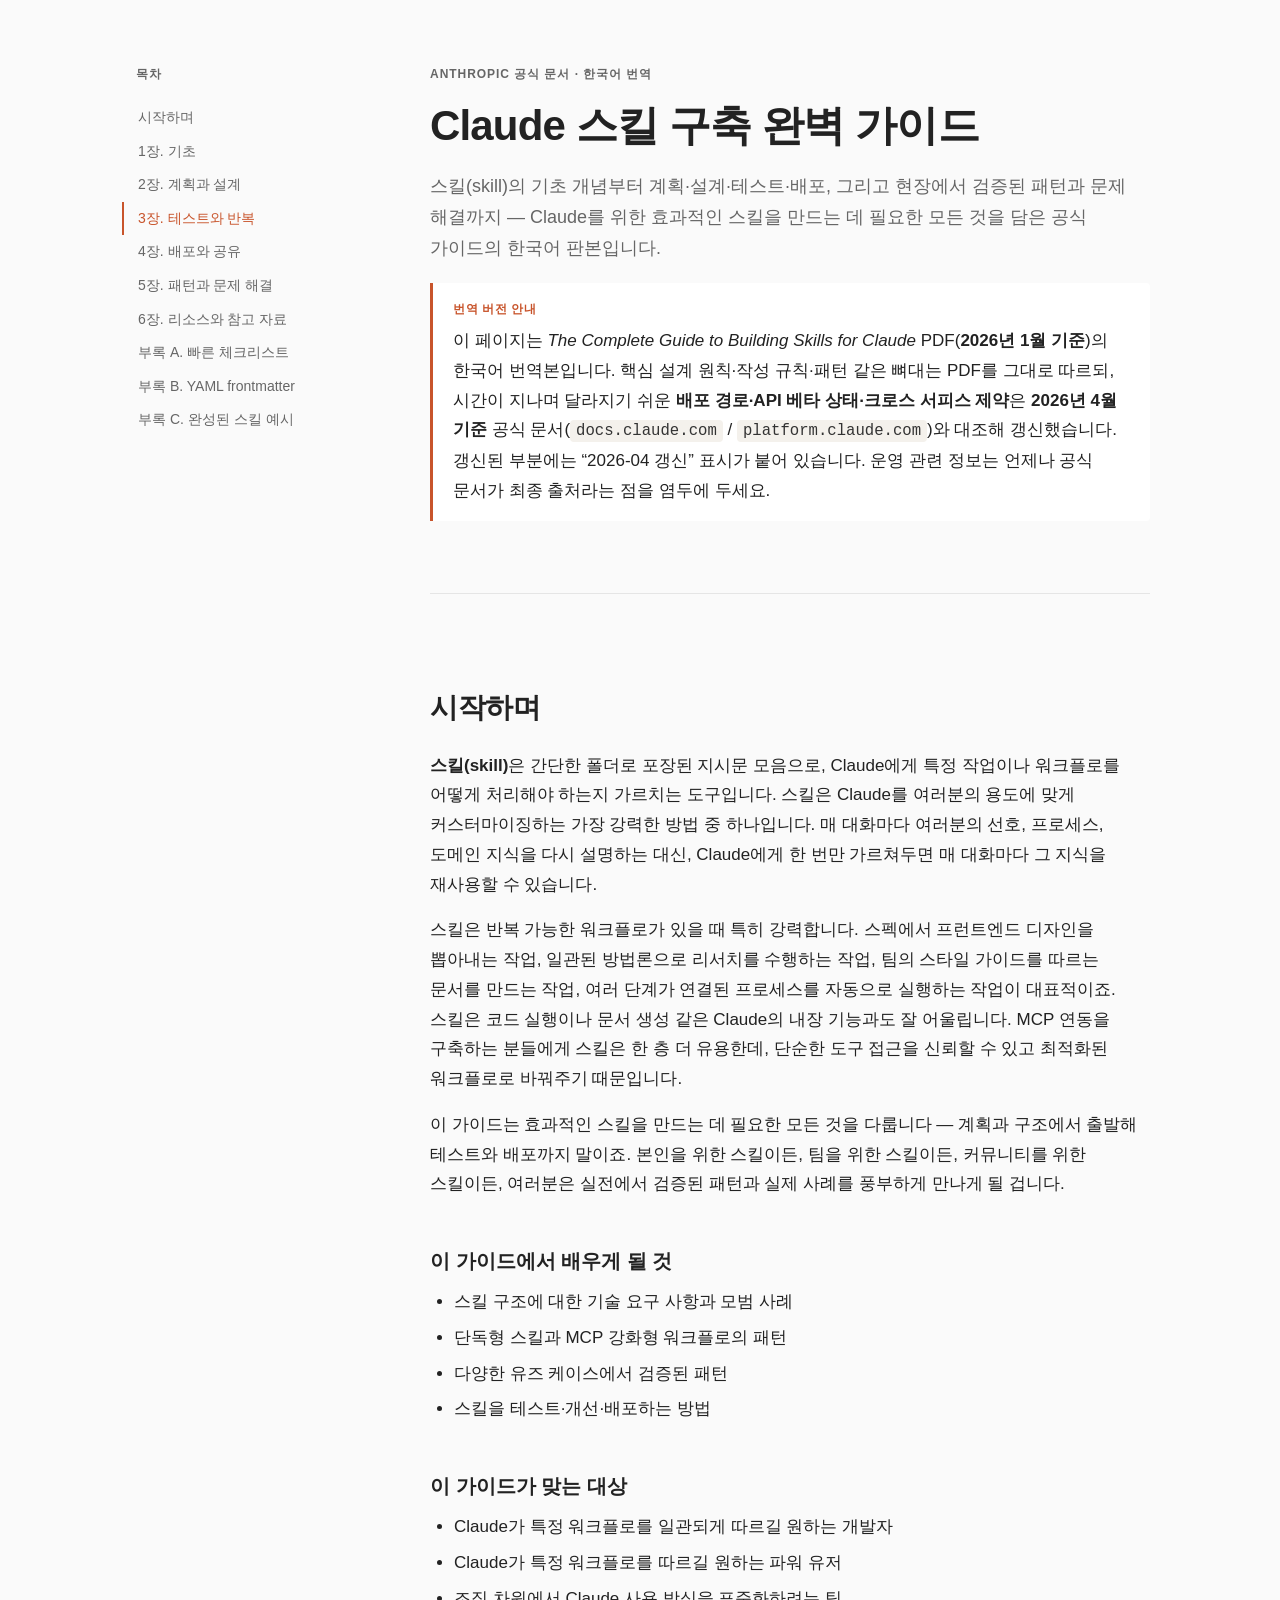
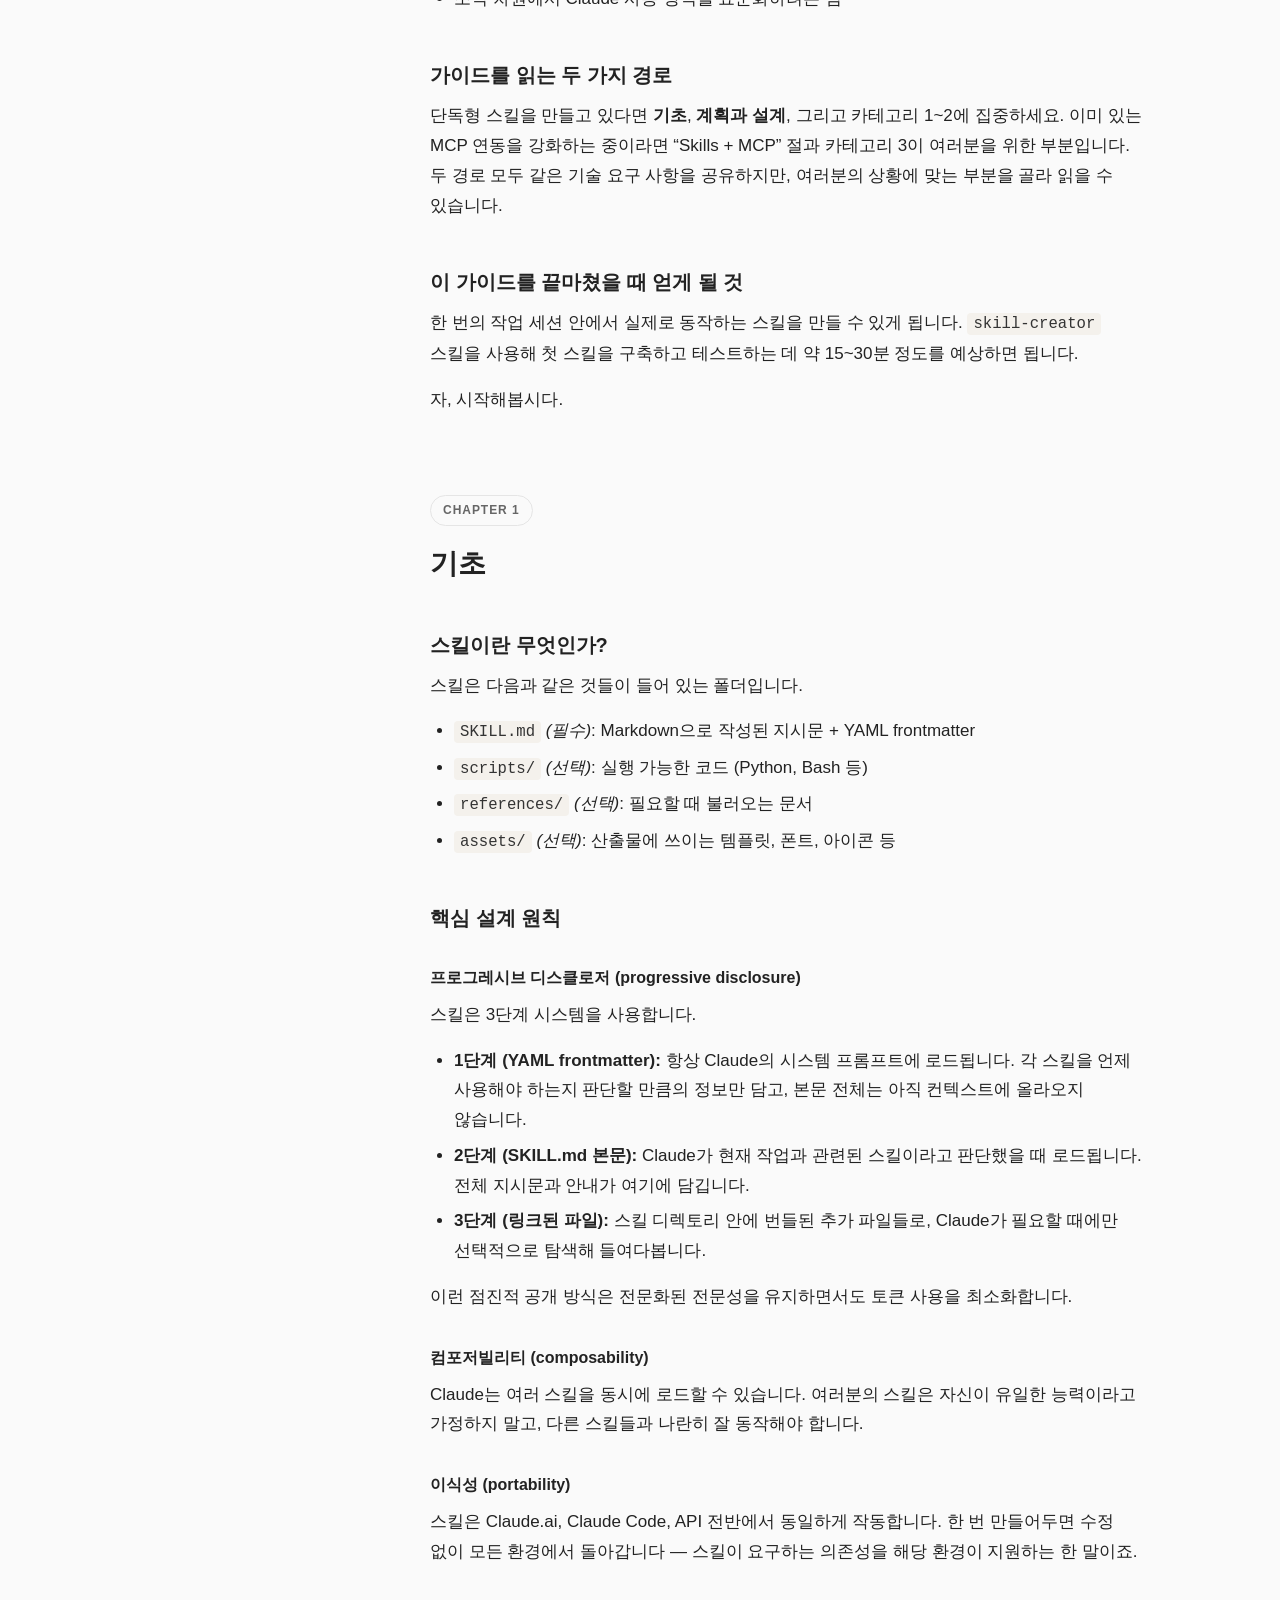
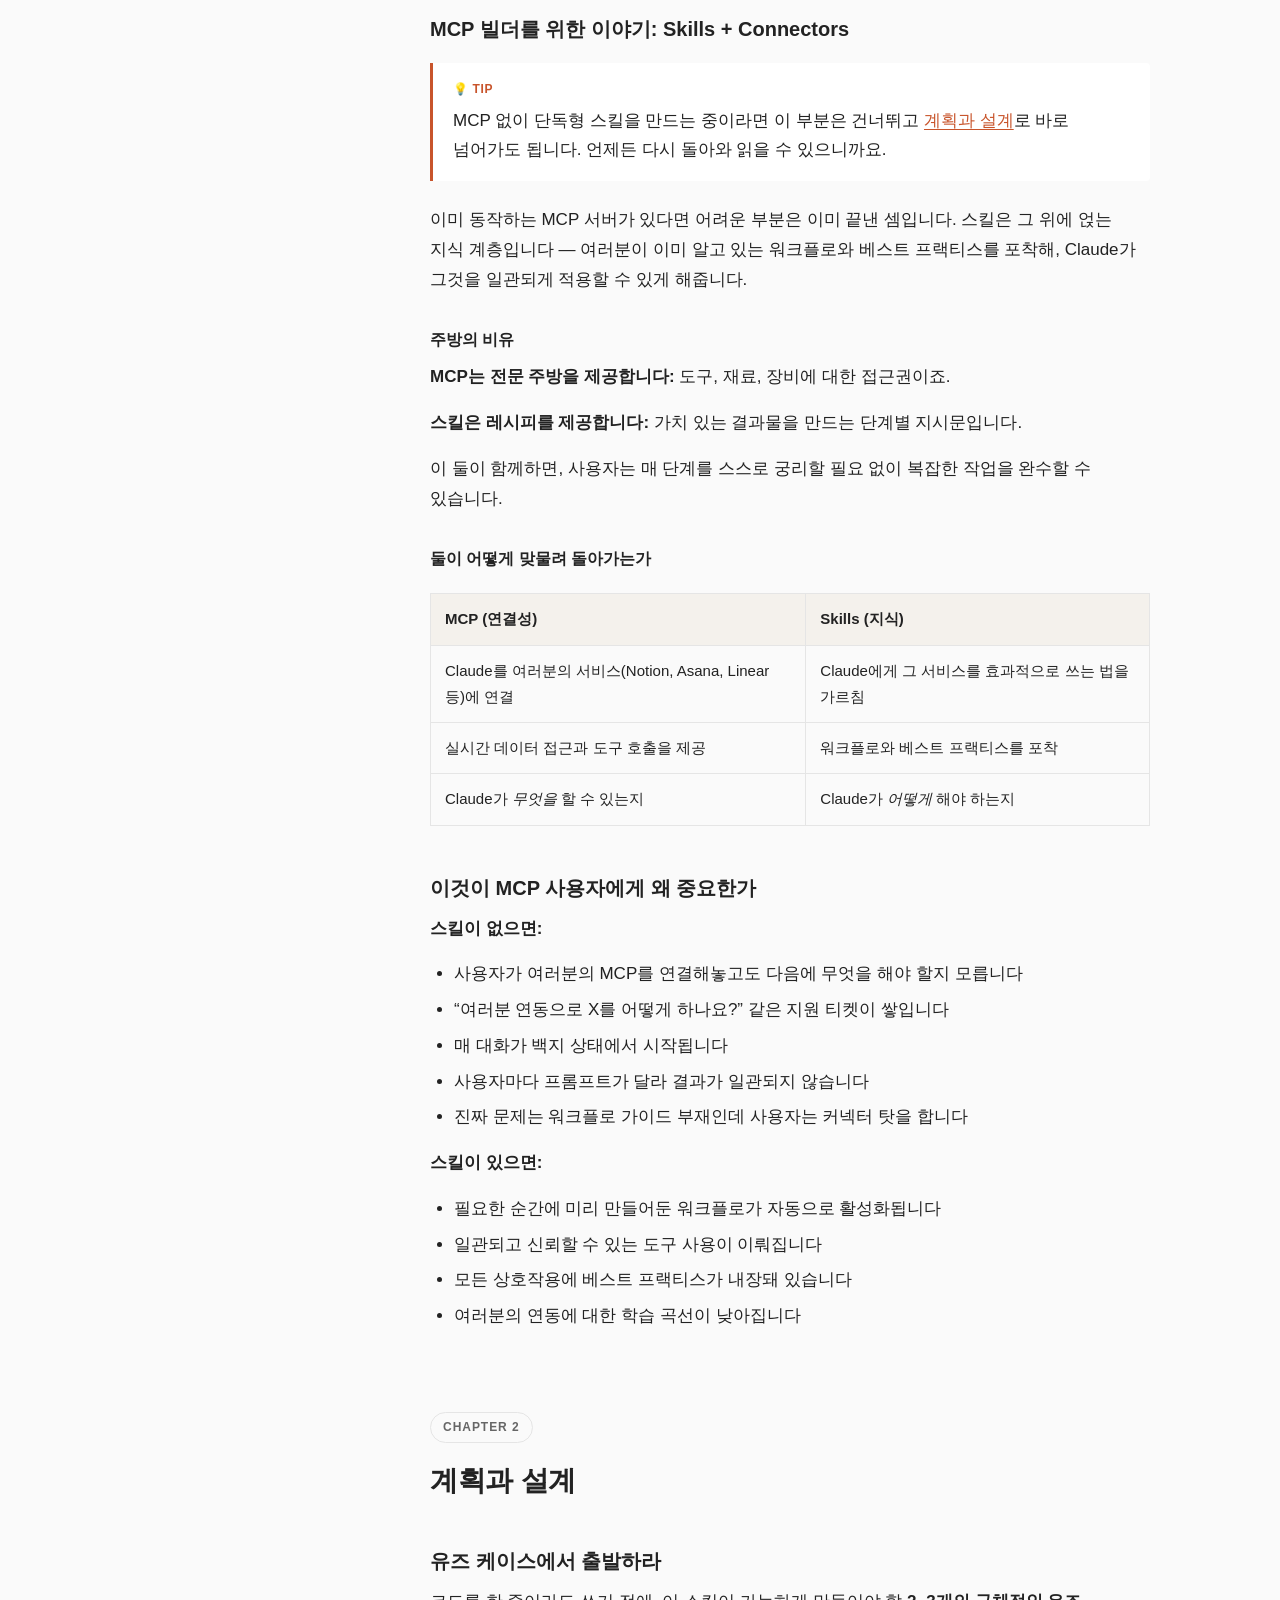
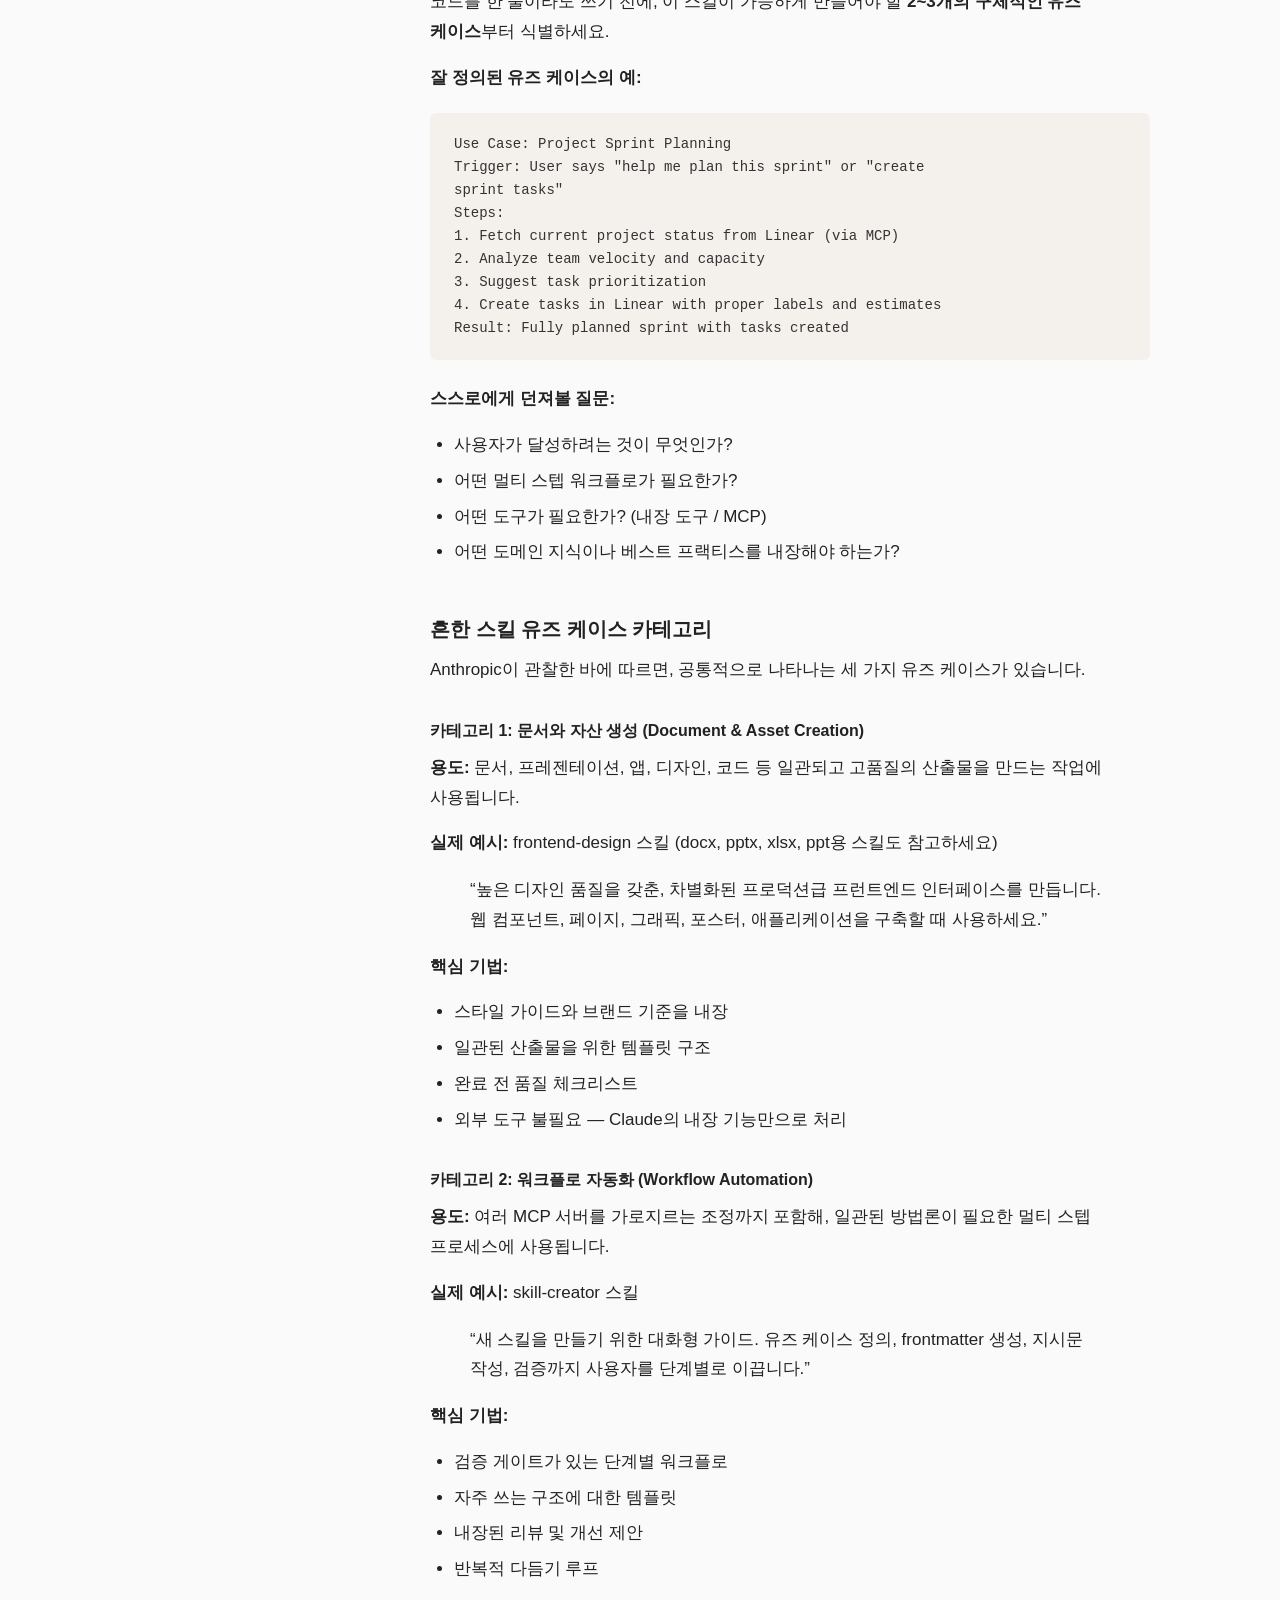
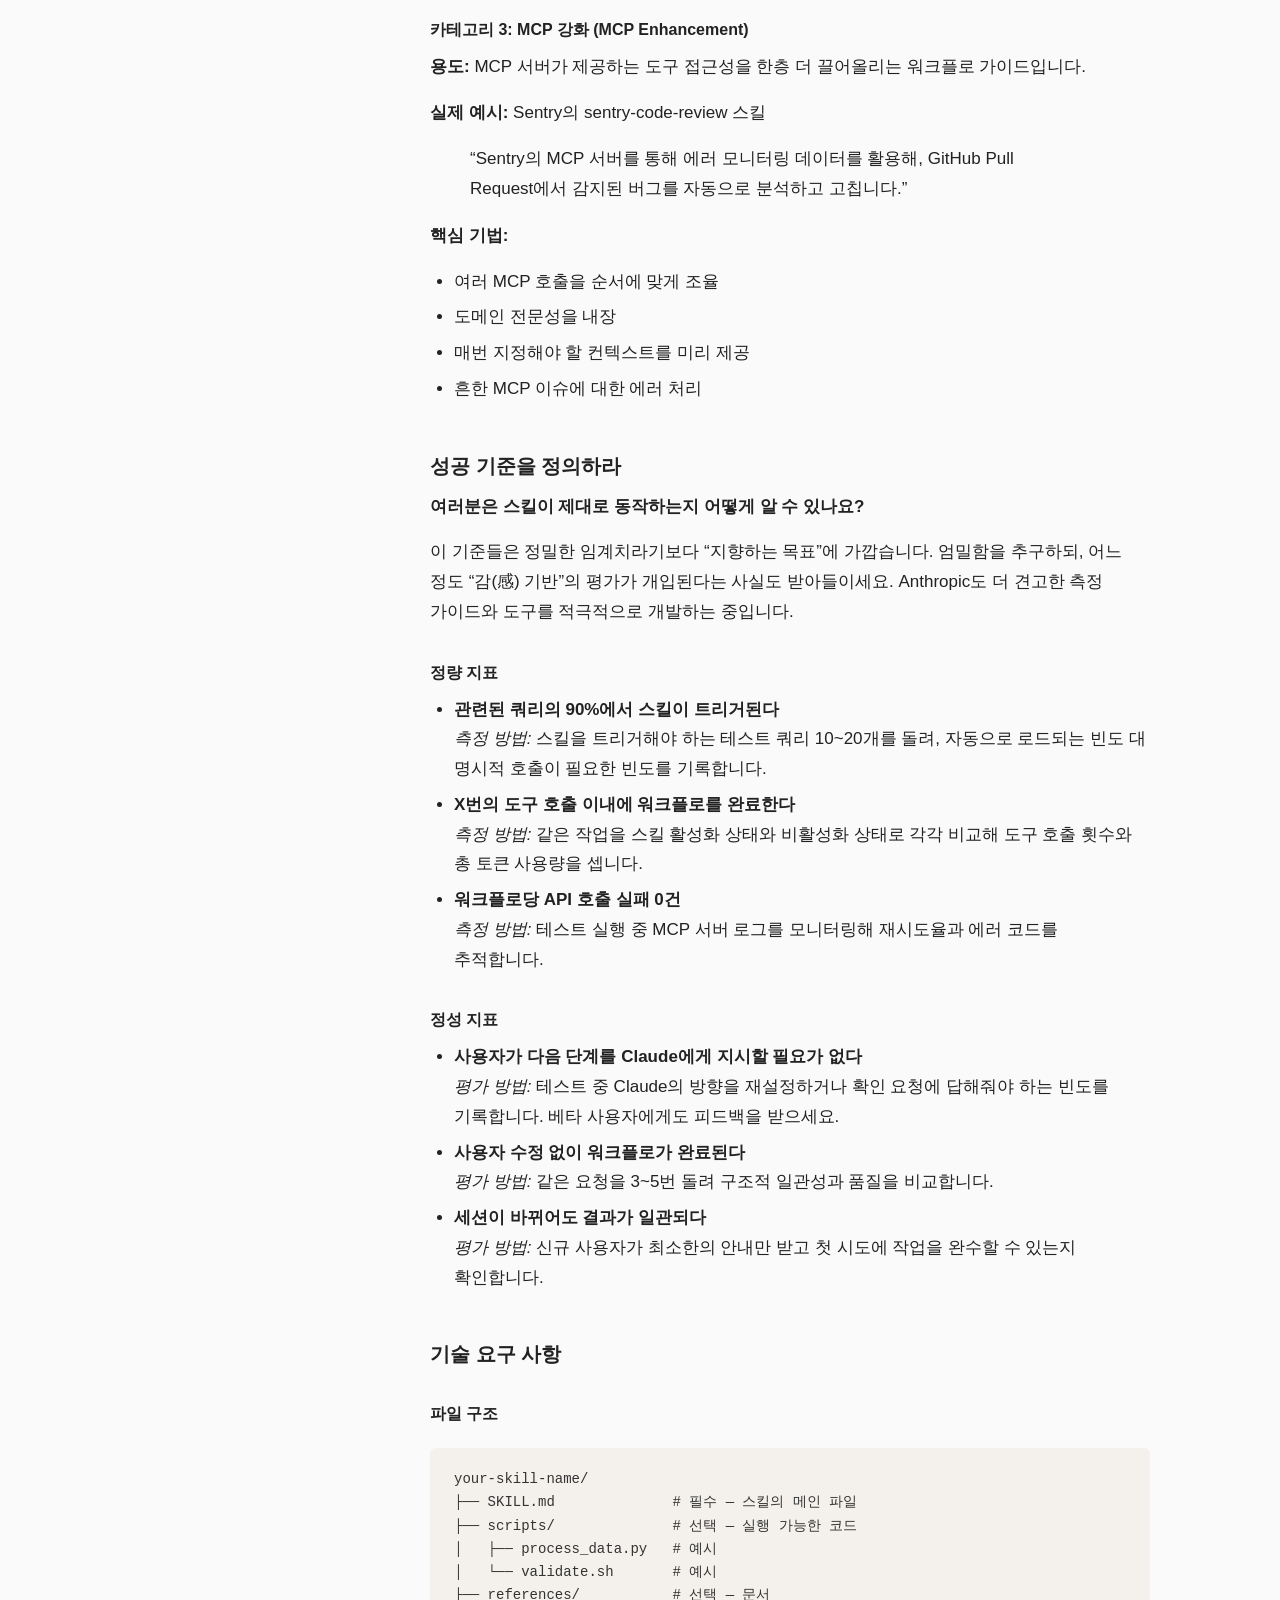
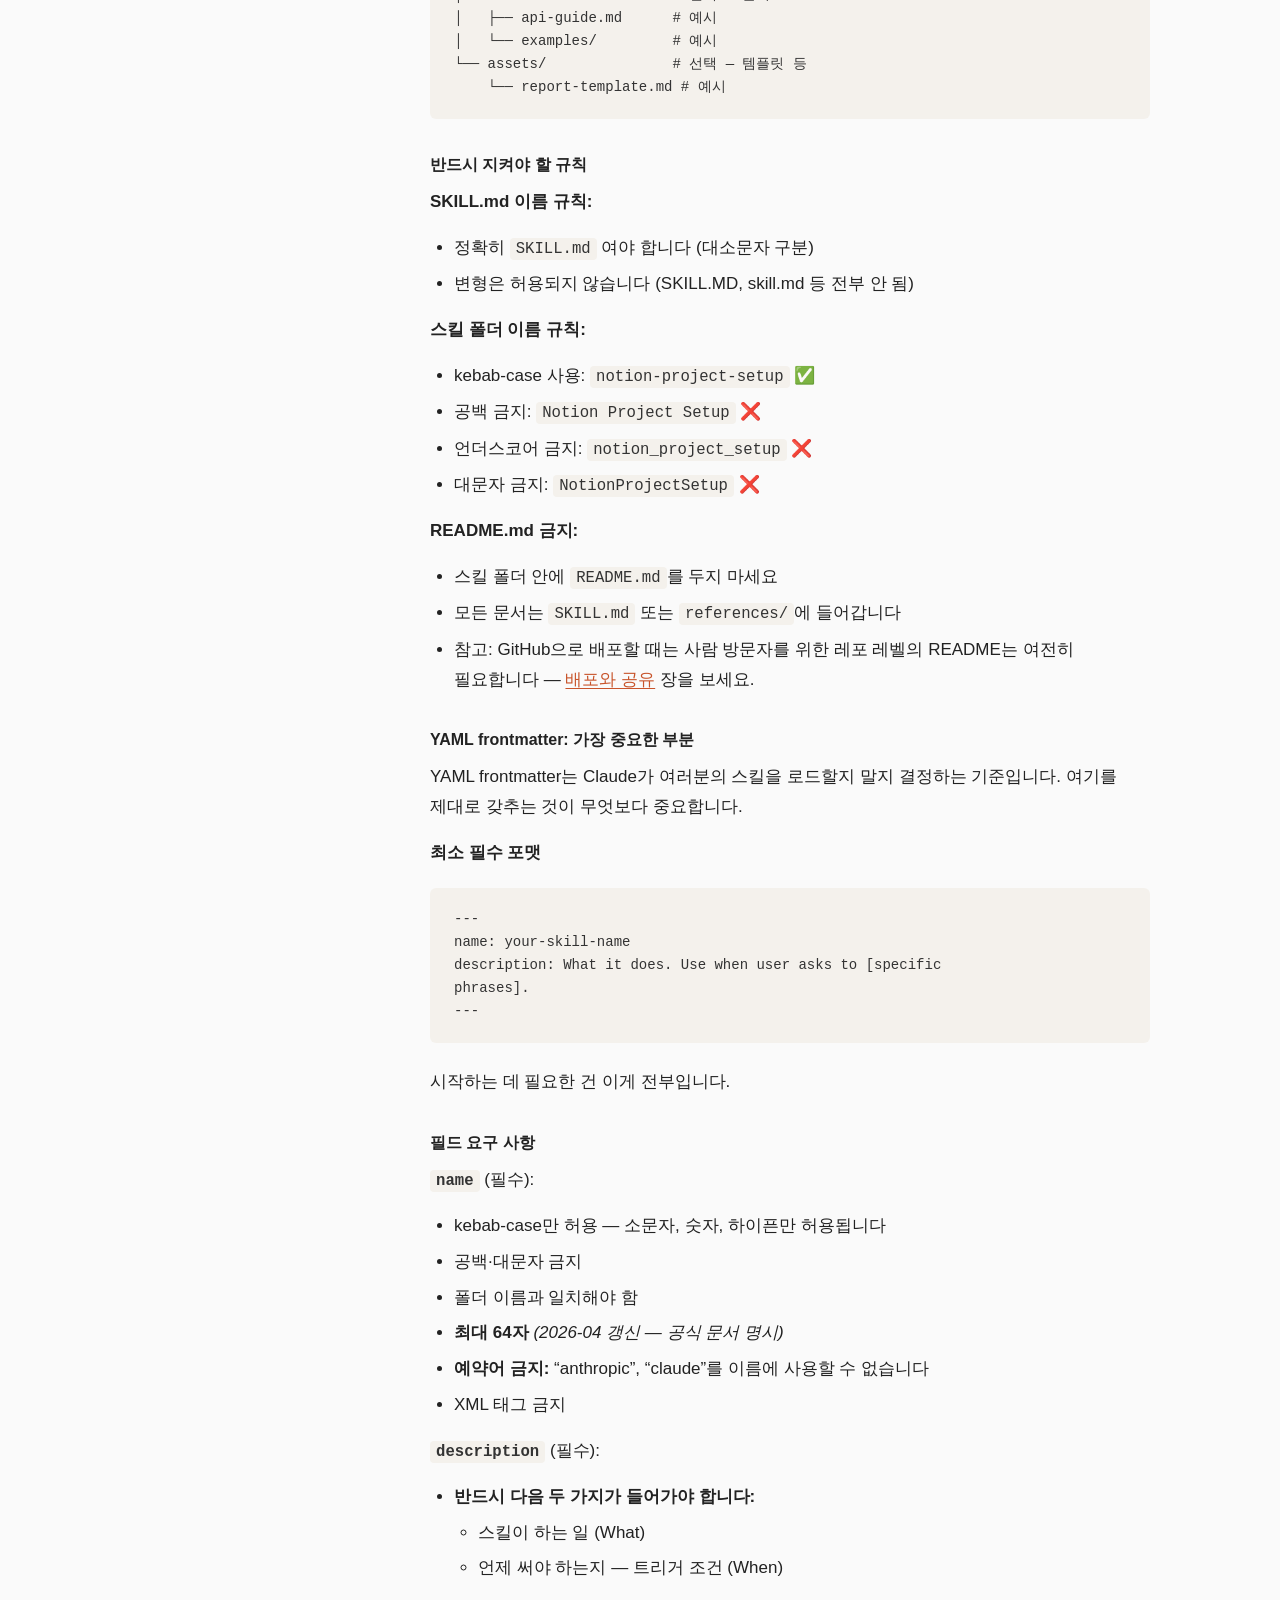
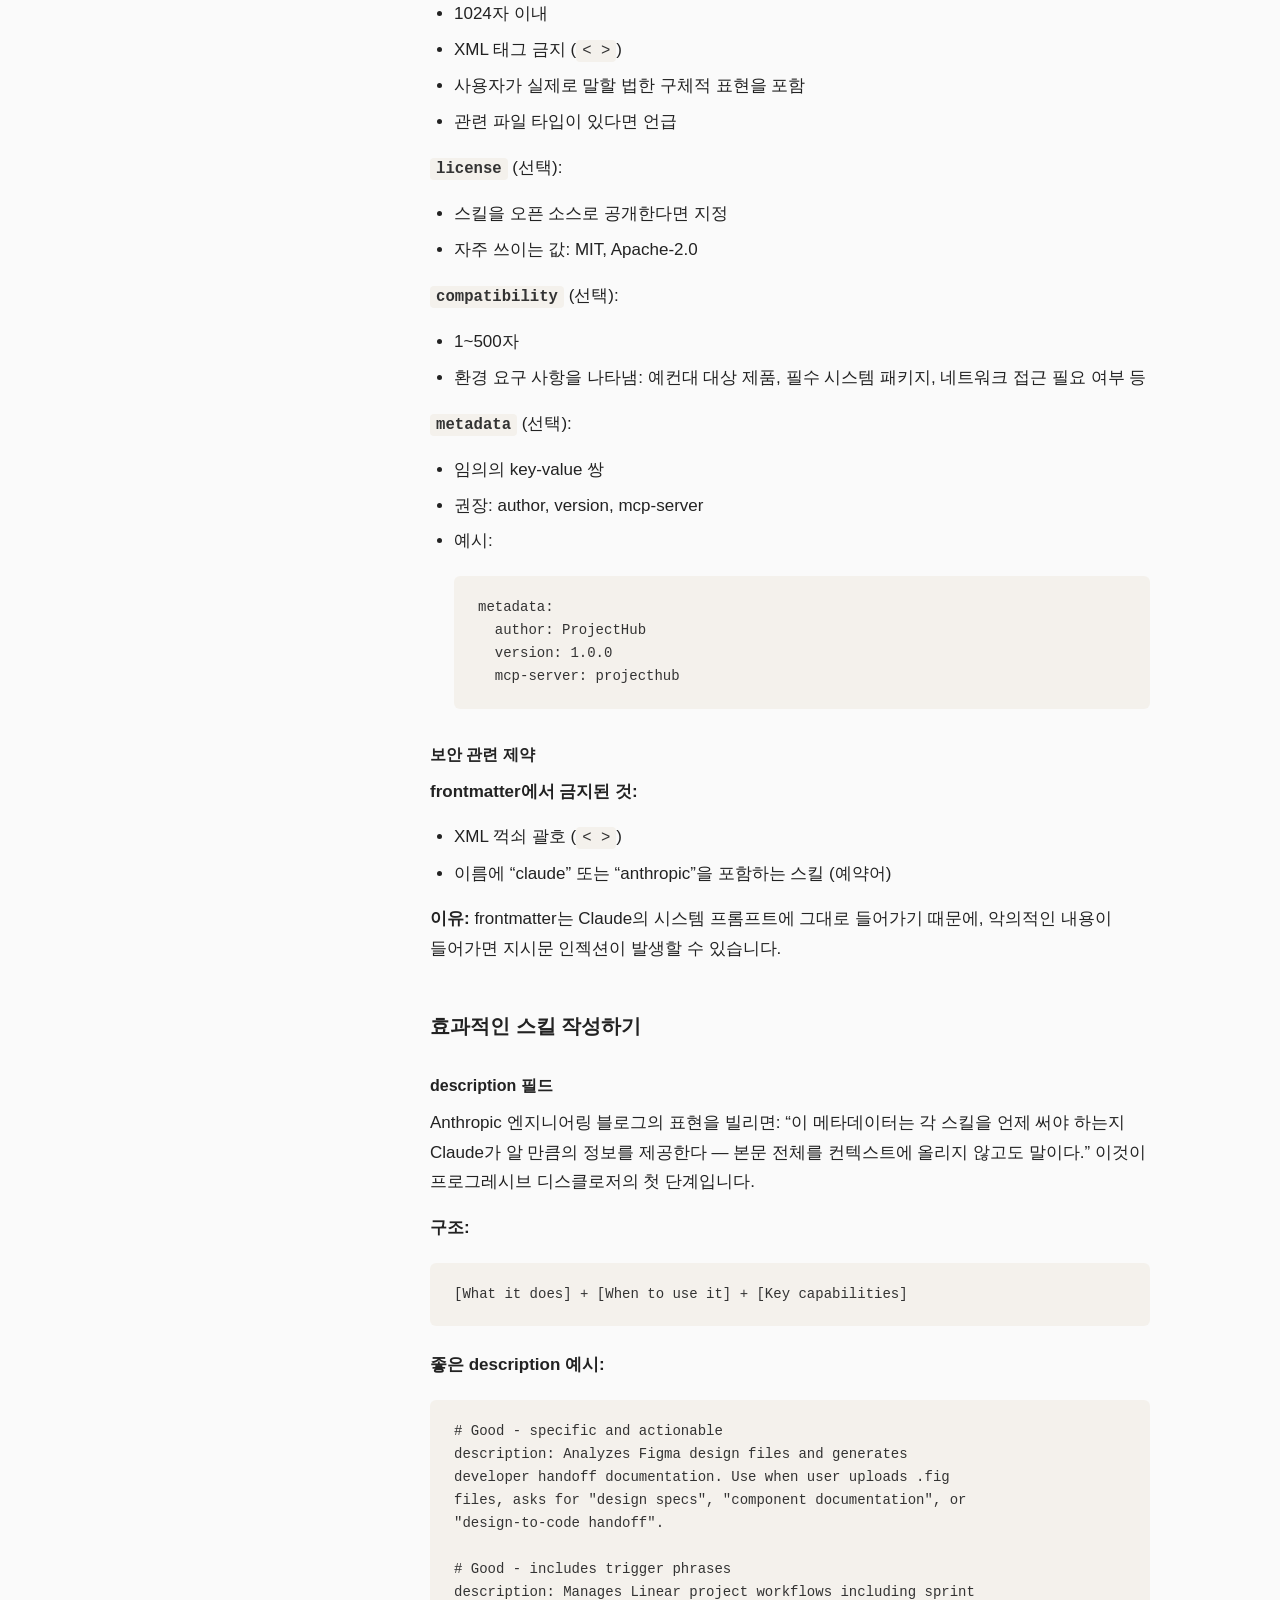
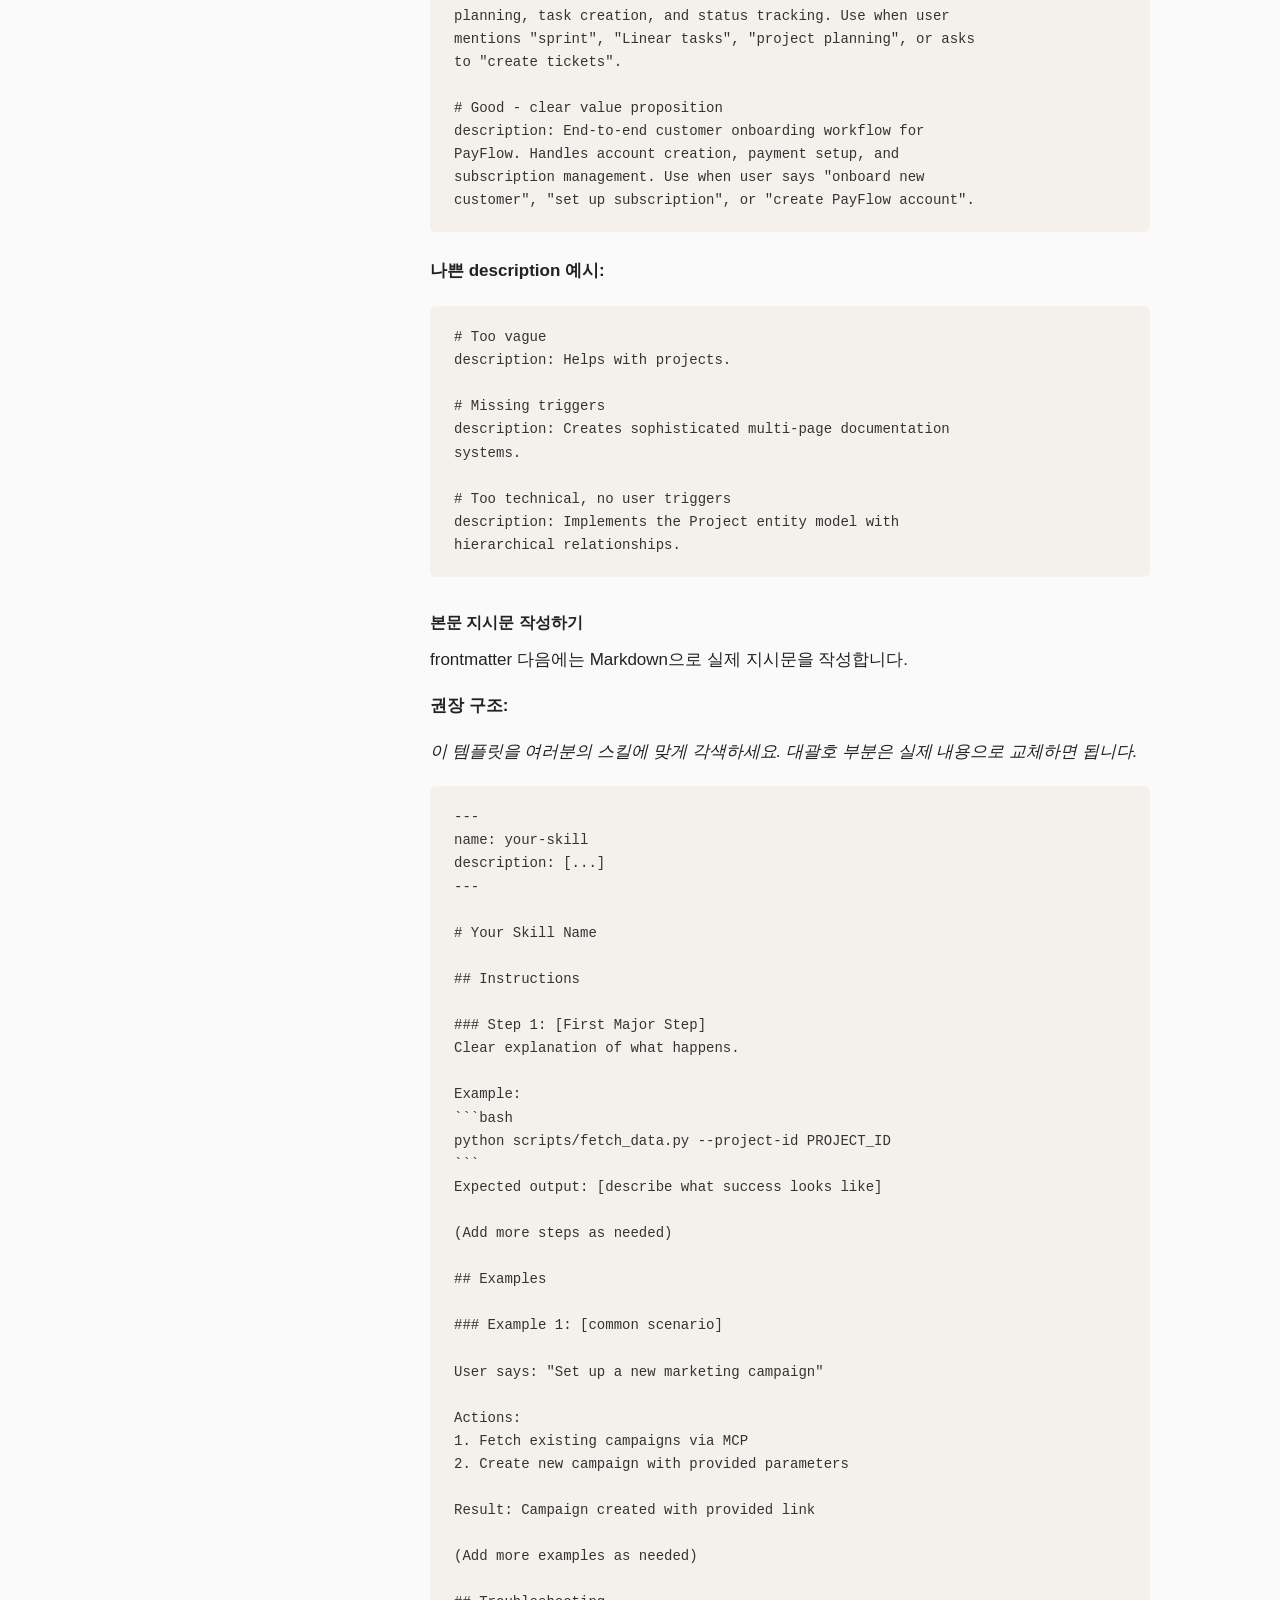
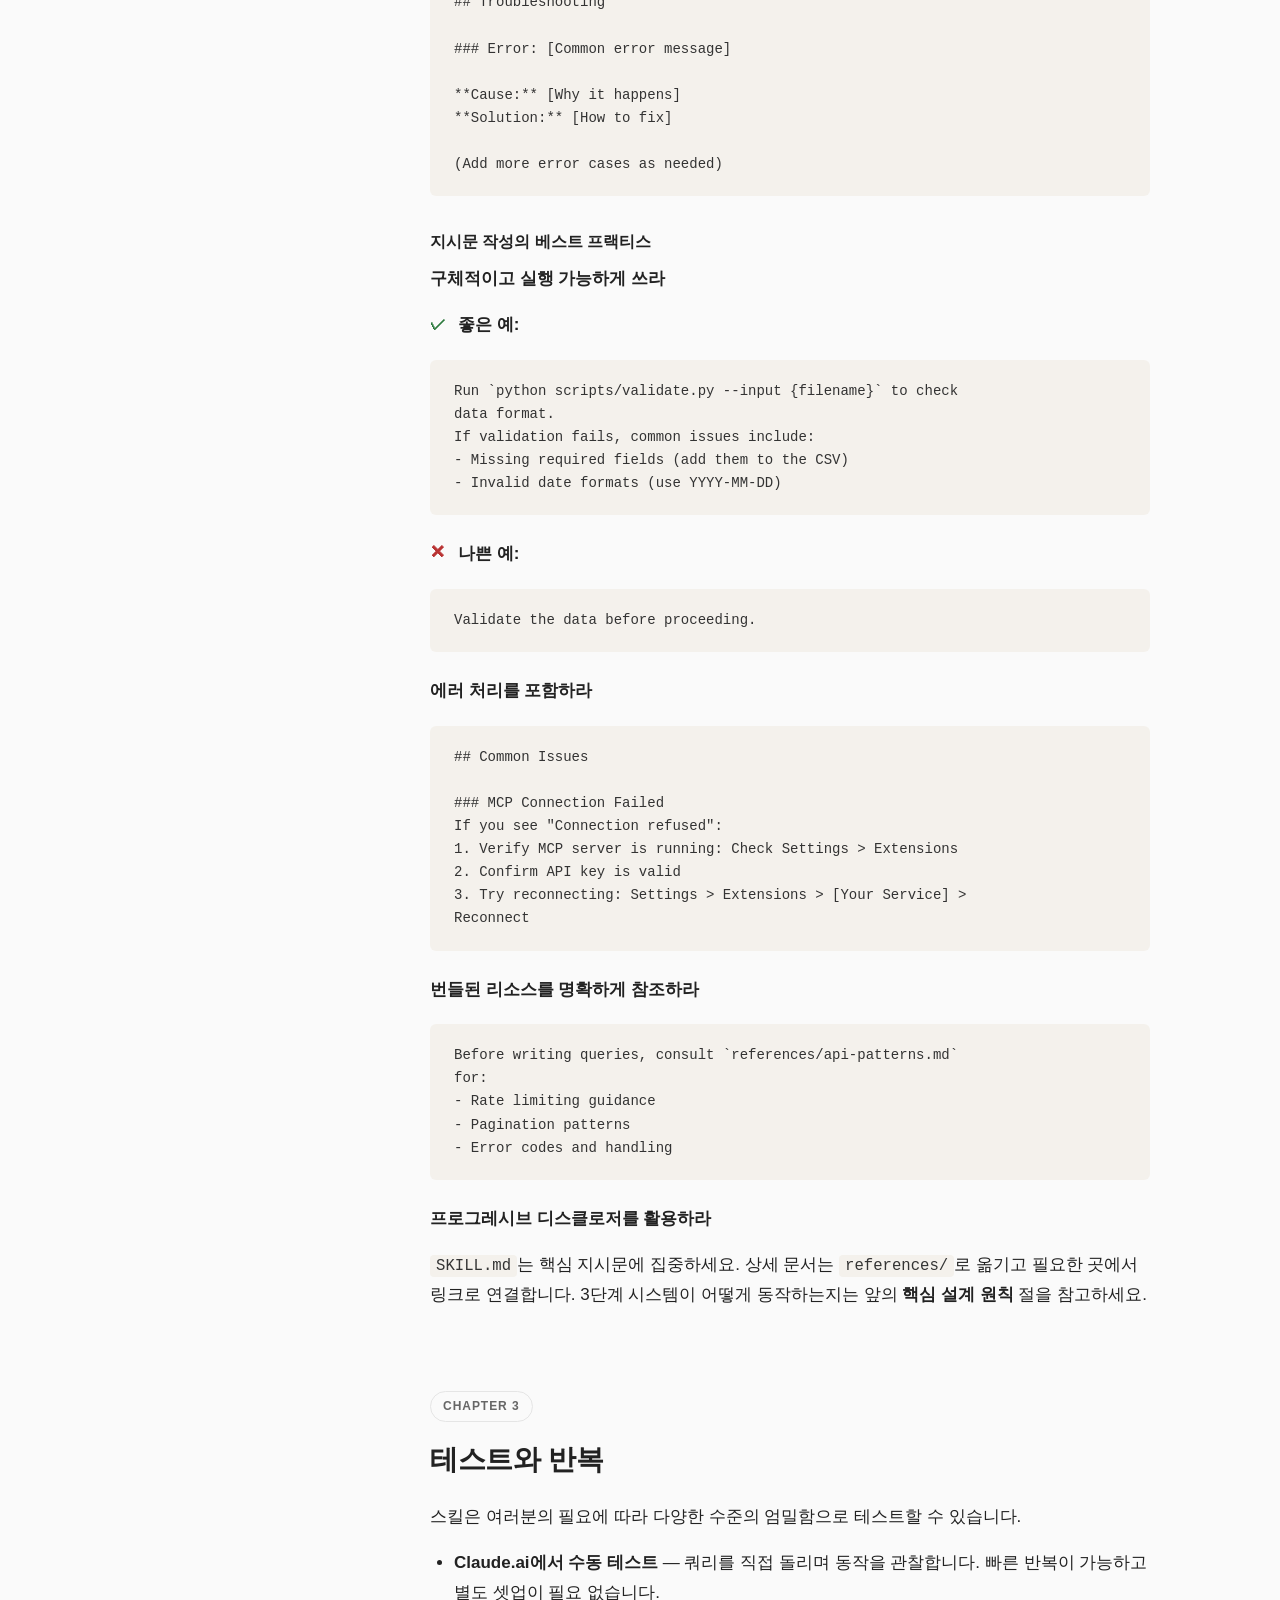
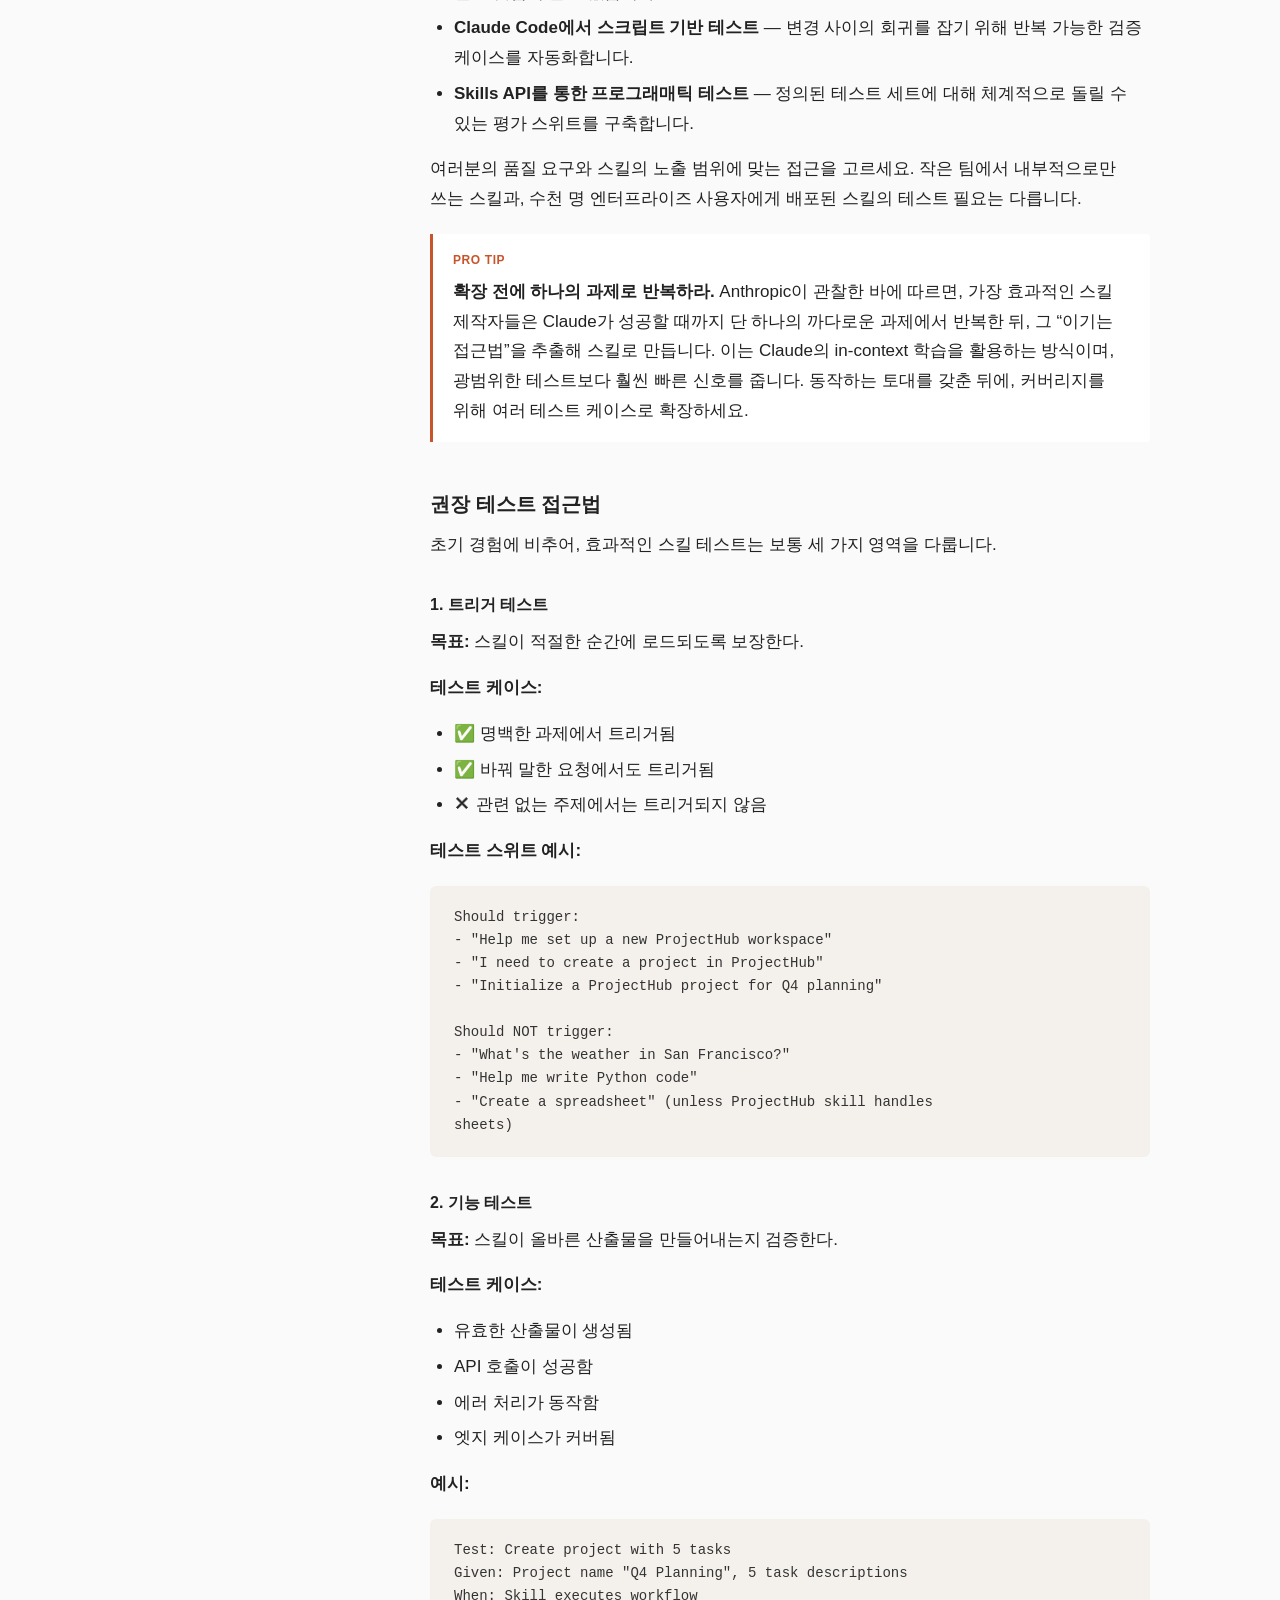
==== skill-guide/index.html @ 6b67b48c "docs: README 레포 카탈로그 작성 및 skill-guide 웹뷰 추가 - README.md: 테스트 문구 → 스킬 8개 카탈로그 + 작성 규칙 요약으로 전면 개편 - do" ====
<!doctype html>
<html lang="ko">
<head>
<meta charset="utf-8" />
<meta name="viewport" content="width=device-width, initial-scale=1" />
<title>Claude 스킬 구축 완벽 가이드 (한국어 번역)</title>
<meta name="description" content="Anthropic의 공식 문서 “The Complete Guide to Building Skills for Claude”를 한국어로 옮긴 스크롤 버전. 스킬의 기초부터 계획·테스트·배포·문제 해결까지 다룬다." />
<link rel="stylesheet" href="style.css" />
</head>
<body>

<div id="progress" aria-hidden="true"></div>

<div class="layout">

  <!-- 사이드바 -->
  <aside class="sidebar" aria-label="목차">
    <nav class="toc">
      <p class="toc-title">목차</p>
      <ol>
        <li><a href="#intro">시작하며</a></li>
        <li><a href="#ch1">1장. 기초</a></li>
        <li><a href="#ch2">2장. 계획과 설계</a></li>
        <li><a href="#ch3">3장. 테스트와 반복</a></li>
        <li><a href="#ch4">4장. 배포와 공유</a></li>
        <li><a href="#ch5">5장. 패턴과 문제 해결</a></li>
        <li><a href="#ch6">6장. 리소스와 참고 자료</a></li>
        <li><a href="#ref-a">부록 A. 빠른 체크리스트</a></li>
        <li><a href="#ref-b">부록 B. YAML frontmatter</a></li>
        <li><a href="#ref-c">부록 C. 완성된 스킬 예시</a></li>
      </ol>
    </nav>
  </aside>

  <!-- 본문 -->
  <main class="content">

    <header class="hero">
      <p class="eyebrow">Anthropic 공식 문서 · 한국어 번역</p>
      <h1>Claude 스킬 구축 완벽 가이드</h1>
      <p class="lead">
        스킬(skill)의 기초 개념부터 계획·설계·테스트·배포, 그리고 현장에서 검증된 패턴과 문제 해결까지
        — Claude를 위한 효과적인 스킬을 만드는 데 필요한 모든 것을 담은 공식 가이드의 한국어 판본입니다.
      </p>

      <div class="callout">
        <span class="callout-label">번역 버전 안내</span>
        <p>
          이 페이지는 <em>The Complete Guide to Building Skills for Claude</em> PDF(<strong>2026년
          1월 기준</strong>)의 한국어 번역본입니다. 핵심 설계 원칙·작성 규칙·패턴 같은 뼈대는 PDF를
          그대로 따르되, 시간이 지나며 달라지기 쉬운 <strong>배포 경로·API 베타 상태·크로스 서피스
          제약</strong>은 <strong>2026년 4월 기준</strong> 공식 문서(<code>docs.claude.com</code> /
          <code>platform.claude.com</code>)와 대조해 갱신했습니다. 갱신된 부분에는 “2026-04 갱신”
          표시가 붙어 있습니다. 운영 관련 정보는 언제나 공식 문서가 최종 출처라는 점을 염두에 두세요.
        </p>
      </div>
    </header>

    <!-- ============================================================ -->
    <!-- Introduction -->
    <!-- ============================================================ -->
    <section id="intro">
      <h2>시작하며</h2>

      <p>
        <strong>스킬(skill)</strong>은 간단한 폴더로 포장된 지시문 모음으로, Claude에게 특정 작업이나
        워크플로를 어떻게 처리해야 하는지 가르치는 도구입니다. 스킬은 Claude를 여러분의 용도에 맞게
        커스터마이징하는 가장 강력한 방법 중 하나입니다. 매 대화마다 여러분의 선호, 프로세스, 도메인
        지식을 다시 설명하는 대신, Claude에게 한 번만 가르쳐두면 매 대화마다 그 지식을 재사용할 수 있습니다.
      </p>

      <p>
        스킬은 반복 가능한 워크플로가 있을 때 특히 강력합니다. 스펙에서 프런트엔드 디자인을 뽑아내는
        작업, 일관된 방법론으로 리서치를 수행하는 작업, 팀의 스타일 가이드를 따르는 문서를 만드는 작업,
        여러 단계가 연결된 프로세스를 자동으로 실행하는 작업이 대표적이죠. 스킬은 코드 실행이나 문서
        생성 같은 Claude의 내장 기능과도 잘 어울립니다. MCP 연동을 구축하는 분들에게 스킬은 한 층 더
        유용한데, 단순한 도구 접근을 신뢰할 수 있고 최적화된 워크플로로 바꿔주기 때문입니다.
      </p>

      <p>
        이 가이드는 효과적인 스킬을 만드는 데 필요한 모든 것을 다룹니다 — 계획과 구조에서 출발해
        테스트와 배포까지 말이죠. 본인을 위한 스킬이든, 팀을 위한 스킬이든, 커뮤니티를 위한 스킬이든,
        여러분은 실전에서 검증된 패턴과 실제 사례를 풍부하게 만나게 될 겁니다.
      </p>

      <h3>이 가이드에서 배우게 될 것</h3>
      <ul>
        <li>스킬 구조에 대한 기술 요구 사항과 모범 사례</li>
        <li>단독형 스킬과 MCP 강화형 워크플로의 패턴</li>
        <li>다양한 유즈 케이스에서 검증된 패턴</li>
        <li>스킬을 테스트·개선·배포하는 방법</li>
      </ul>

      <h3>이 가이드가 맞는 대상</h3>
      <ul>
        <li>Claude가 특정 워크플로를 일관되게 따르길 원하는 개발자</li>
        <li>Claude가 특정 워크플로를 따르길 원하는 파워 유저</li>
        <li>조직 차원에서 Claude 사용 방식을 표준화하려는 팀</li>
      </ul>

      <h3>가이드를 읽는 두 가지 경로</h3>
      <p>
        단독형 스킬을 만들고 있다면 <strong>기초</strong>, <strong>계획과 설계</strong>, 그리고 카테고리
        1~2에 집중하세요. 이미 있는 MCP 연동을 강화하는 중이라면 “Skills + MCP” 절과 카테고리 3이
        여러분을 위한 부분입니다. 두 경로 모두 같은 기술 요구 사항을 공유하지만, 여러분의 상황에 맞는
        부분을 골라 읽을 수 있습니다.
      </p>

      <h3>이 가이드를 끝마쳤을 때 얻게 될 것</h3>
      <p>
        한 번의 작업 세션 안에서 실제로 동작하는 스킬을 만들 수 있게 됩니다. <code>skill-creator</code>
        스킬을 사용해 첫 스킬을 구축하고 테스트하는 데 약 15~30분 정도를 예상하면 됩니다.
      </p>

      <p>자, 시작해봅시다.</p>
    </section>

    <!-- ============================================================ -->
    <!-- Chapter 1: Fundamentals -->
    <!-- ============================================================ -->
    <section id="ch1" class="chapter">
      <span class="chapter-label">Chapter 1</span>
      <h2>기초</h2>

      <h3>스킬이란 무엇인가?</h3>
      <p>스킬은 다음과 같은 것들이 들어 있는 폴더입니다.</p>
      <ul>
        <li><code>SKILL.md</code> <em>(필수)</em>: Markdown으로 작성된 지시문 + YAML frontmatter</li>
        <li><code>scripts/</code> <em>(선택)</em>: 실행 가능한 코드 (Python, Bash 등)</li>
        <li><code>references/</code> <em>(선택)</em>: 필요할 때 불러오는 문서</li>
        <li><code>assets/</code> <em>(선택)</em>: 산출물에 쓰이는 템플릿, 폰트, 아이콘 등</li>
      </ul>

      <h3>핵심 설계 원칙</h3>

      <h4>프로그레시브 디스클로저 (progressive disclosure)</h4>
      <p>스킬은 3단계 시스템을 사용합니다.</p>
      <ul>
        <li>
          <strong>1단계 (YAML frontmatter):</strong> 항상 Claude의 시스템 프롬프트에 로드됩니다.
          각 스킬을 언제 사용해야 하는지 판단할 만큼의 정보만 담고, 본문 전체는 아직 컨텍스트에
          올라오지 않습니다.
        </li>
        <li>
          <strong>2단계 (SKILL.md 본문):</strong> Claude가 현재 작업과 관련된 스킬이라고 판단했을 때
          로드됩니다. 전체 지시문과 안내가 여기에 담깁니다.
        </li>
        <li>
          <strong>3단계 (링크된 파일):</strong> 스킬 디렉토리 안에 번들된 추가 파일들로, Claude가
          필요할 때에만 선택적으로 탐색해 들여다봅니다.
        </li>
      </ul>
      <p>
        이런 점진적 공개 방식은 전문화된 전문성을 유지하면서도 토큰 사용을 최소화합니다.
      </p>

      <h4>컴포저빌리티 (composability)</h4>
      <p>
        Claude는 여러 스킬을 동시에 로드할 수 있습니다. 여러분의 스킬은 자신이 유일한 능력이라고 가정하지
        말고, 다른 스킬들과 나란히 잘 동작해야 합니다.
      </p>

      <h4>이식성 (portability)</h4>
      <p>
        스킬은 Claude.ai, Claude Code, API 전반에서 동일하게 작동합니다. 한 번 만들어두면 수정 없이
        모든 환경에서 돌아갑니다 — 스킬이 요구하는 의존성을 해당 환경이 지원하는 한 말이죠.
      </p>

      <h3>MCP 빌더를 위한 이야기: Skills + Connectors</h3>

      <div class="callout">
        <span class="callout-label">💡 Tip</span>
        <p>
          MCP 없이 단독형 스킬을 만드는 중이라면 이 부분은 건너뛰고 <a href="#ch2">계획과 설계</a>로
          바로 넘어가도 됩니다. 언제든 다시 돌아와 읽을 수 있으니까요.
        </p>
      </div>

      <p>
        이미 동작하는 MCP 서버가 있다면 어려운 부분은 이미 끝낸 셈입니다. 스킬은 그 위에 얹는 지식
        계층입니다 — 여러분이 이미 알고 있는 워크플로와 베스트 프랙티스를 포착해, Claude가 그것을
        일관되게 적용할 수 있게 해줍니다.
      </p>

      <h4>주방의 비유</h4>
      <p>
        <strong>MCP는 전문 주방을 제공합니다:</strong> 도구, 재료, 장비에 대한 접근권이죠.
      </p>
      <p>
        <strong>스킬은 레시피를 제공합니다:</strong> 가치 있는 결과물을 만드는 단계별 지시문입니다.
      </p>
      <p>
        이 둘이 함께하면, 사용자는 매 단계를 스스로 궁리할 필요 없이 복잡한 작업을 완수할 수 있습니다.
      </p>

      <h4>둘이 어떻게 맞물려 돌아가는가</h4>
      <table>
        <thead>
          <tr>
            <th>MCP (연결성)</th>
            <th>Skills (지식)</th>
          </tr>
        </thead>
        <tbody>
          <tr>
            <td>Claude를 여러분의 서비스(Notion, Asana, Linear 등)에 연결</td>
            <td>Claude에게 그 서비스를 효과적으로 쓰는 법을 가르침</td>
          </tr>
          <tr>
            <td>실시간 데이터 접근과 도구 호출을 제공</td>
            <td>워크플로와 베스트 프랙티스를 포착</td>
          </tr>
          <tr>
            <td>Claude가 <em>무엇을</em> 할 수 있는지</td>
            <td>Claude가 <em>어떻게</em> 해야 하는지</td>
          </tr>
        </tbody>
      </table>

      <h3>이것이 MCP 사용자에게 왜 중요한가</h3>

      <p><strong>스킬이 없으면:</strong></p>
      <ul>
        <li>사용자가 여러분의 MCP를 연결해놓고도 다음에 무엇을 해야 할지 모릅니다</li>
        <li>“여러분 연동으로 X를 어떻게 하나요?” 같은 지원 티켓이 쌓입니다</li>
        <li>매 대화가 백지 상태에서 시작됩니다</li>
        <li>사용자마다 프롬프트가 달라 결과가 일관되지 않습니다</li>
        <li>진짜 문제는 워크플로 가이드 부재인데 사용자는 커넥터 탓을 합니다</li>
      </ul>

      <p><strong>스킬이 있으면:</strong></p>
      <ul>
        <li>필요한 순간에 미리 만들어둔 워크플로가 자동으로 활성화됩니다</li>
        <li>일관되고 신뢰할 수 있는 도구 사용이 이뤄집니다</li>
        <li>모든 상호작용에 베스트 프랙티스가 내장돼 있습니다</li>
        <li>여러분의 연동에 대한 학습 곡선이 낮아집니다</li>
      </ul>
    </section>

    <!-- ============================================================ -->
    <!-- Chapter 2: Planning and design -->
    <!-- ============================================================ -->
    <section id="ch2" class="chapter">
      <span class="chapter-label">Chapter 2</span>
      <h2>계획과 설계</h2>

      <h3>유즈 케이스에서 출발하라</h3>
      <p>
        코드를 한 줄이라도 쓰기 전에, 이 스킬이 가능하게 만들어야 할 <strong>2~3개의 구체적인
        유즈 케이스</strong>부터 식별하세요.
      </p>

      <p><strong>잘 정의된 유즈 케이스의 예:</strong></p>
      <div class="code-wrap"><pre><code>Use Case: Project Sprint Planning
Trigger: User says "help me plan this sprint" or "create
sprint tasks"
Steps:
1. Fetch current project status from Linear (via MCP)
2. Analyze team velocity and capacity
3. Suggest task prioritization
4. Create tasks in Linear with proper labels and estimates
Result: Fully planned sprint with tasks created</code></pre></div>

      <p><strong>스스로에게 던져볼 질문:</strong></p>
      <ul>
        <li>사용자가 달성하려는 것이 무엇인가?</li>
        <li>어떤 멀티 스텝 워크플로가 필요한가?</li>
        <li>어떤 도구가 필요한가? (내장 도구 / MCP)</li>
        <li>어떤 도메인 지식이나 베스트 프랙티스를 내장해야 하는가?</li>
      </ul>

      <h3>흔한 스킬 유즈 케이스 카테고리</h3>
      <p>Anthropic이 관찰한 바에 따르면, 공통적으로 나타나는 세 가지 유즈 케이스가 있습니다.</p>

      <h4>카테고리 1: 문서와 자산 생성 (Document &amp; Asset Creation)</h4>
      <p>
        <strong>용도:</strong> 문서, 프레젠테이션, 앱, 디자인, 코드 등 일관되고 고품질의 산출물을
        만드는 작업에 사용됩니다.
      </p>
      <p>
        <strong>실제 예시:</strong> frontend-design 스킬 (docx, pptx, xlsx, ppt용 스킬도 참고하세요)
      </p>
      <blockquote>
        “높은 디자인 품질을 갖춘, 차별화된 프로덕션급 프런트엔드 인터페이스를 만듭니다. 웹 컴포넌트,
        페이지, 그래픽, 포스터, 애플리케이션을 구축할 때 사용하세요.”
      </blockquote>
      <p><strong>핵심 기법:</strong></p>
      <ul>
        <li>스타일 가이드와 브랜드 기준을 내장</li>
        <li>일관된 산출물을 위한 템플릿 구조</li>
        <li>완료 전 품질 체크리스트</li>
        <li>외부 도구 불필요 — Claude의 내장 기능만으로 처리</li>
      </ul>

      <h4>카테고리 2: 워크플로 자동화 (Workflow Automation)</h4>
      <p>
        <strong>용도:</strong> 여러 MCP 서버를 가로지르는 조정까지 포함해, 일관된 방법론이 필요한
        멀티 스텝 프로세스에 사용됩니다.
      </p>
      <p><strong>실제 예시:</strong> skill-creator 스킬</p>
      <blockquote>
        “새 스킬을 만들기 위한 대화형 가이드. 유즈 케이스 정의, frontmatter 생성, 지시문 작성,
        검증까지 사용자를 단계별로 이끕니다.”
      </blockquote>
      <p><strong>핵심 기법:</strong></p>
      <ul>
        <li>검증 게이트가 있는 단계별 워크플로</li>
        <li>자주 쓰는 구조에 대한 템플릿</li>
        <li>내장된 리뷰 및 개선 제안</li>
        <li>반복적 다듬기 루프</li>
      </ul>

      <h4>카테고리 3: MCP 강화 (MCP Enhancement)</h4>
      <p>
        <strong>용도:</strong> MCP 서버가 제공하는 도구 접근성을 한층 더 끌어올리는 워크플로
        가이드입니다.
      </p>
      <p><strong>실제 예시:</strong> Sentry의 sentry-code-review 스킬</p>
      <blockquote>
        “Sentry의 MCP 서버를 통해 에러 모니터링 데이터를 활용해, GitHub Pull Request에서 감지된
        버그를 자동으로 분석하고 고칩니다.”
      </blockquote>
      <p><strong>핵심 기법:</strong></p>
      <ul>
        <li>여러 MCP 호출을 순서에 맞게 조율</li>
        <li>도메인 전문성을 내장</li>
        <li>매번 지정해야 할 컨텍스트를 미리 제공</li>
        <li>흔한 MCP 이슈에 대한 에러 처리</li>
      </ul>

      <h3>성공 기준을 정의하라</h3>
      <p>
        <strong>여러분은 스킬이 제대로 동작하는지 어떻게 알 수 있나요?</strong>
      </p>
      <p>
        이 기준들은 정밀한 임계치라기보다 “지향하는 목표”에 가깝습니다. 엄밀함을 추구하되, 어느 정도
        “감(感) 기반”의 평가가 개입된다는 사실도 받아들이세요. Anthropic도 더 견고한 측정 가이드와
        도구를 적극적으로 개발하는 중입니다.
      </p>

      <h4>정량 지표</h4>
      <ul>
        <li>
          <strong>관련된 쿼리의 90%에서 스킬이 트리거된다</strong>
          <br /><em>측정 방법:</em> 스킬을 트리거해야 하는 테스트 쿼리 10~20개를 돌려, 자동으로
          로드되는 빈도 대 명시적 호출이 필요한 빈도를 기록합니다.
        </li>
        <li>
          <strong>X번의 도구 호출 이내에 워크플로를 완료한다</strong>
          <br /><em>측정 방법:</em> 같은 작업을 스킬 활성화 상태와 비활성화 상태로 각각 비교해
          도구 호출 횟수와 총 토큰 사용량을 셉니다.
        </li>
        <li>
          <strong>워크플로당 API 호출 실패 0건</strong>
          <br /><em>측정 방법:</em> 테스트 실행 중 MCP 서버 로그를 모니터링해 재시도율과 에러 코드를
          추적합니다.
        </li>
      </ul>

      <h4>정성 지표</h4>
      <ul>
        <li>
          <strong>사용자가 다음 단계를 Claude에게 지시할 필요가 없다</strong>
          <br /><em>평가 방법:</em> 테스트 중 Claude의 방향을 재설정하거나 확인 요청에 답해줘야 하는
          빈도를 기록합니다. 베타 사용자에게도 피드백을 받으세요.
        </li>
        <li>
          <strong>사용자 수정 없이 워크플로가 완료된다</strong>
          <br /><em>평가 방법:</em> 같은 요청을 3~5번 돌려 구조적 일관성과 품질을 비교합니다.
        </li>
        <li>
          <strong>세션이 바뀌어도 결과가 일관되다</strong>
          <br /><em>평가 방법:</em> 신규 사용자가 최소한의 안내만 받고 첫 시도에 작업을 완수할 수
          있는지 확인합니다.
        </li>
      </ul>

      <h3>기술 요구 사항</h3>

      <h4>파일 구조</h4>
      <div class="code-wrap"><pre><code>your-skill-name/
├── SKILL.md              # 필수 — 스킬의 메인 파일
├── scripts/              # 선택 — 실행 가능한 코드
│   ├── process_data.py   # 예시
│   └── validate.sh       # 예시
├── references/           # 선택 — 문서
│   ├── api-guide.md      # 예시
│   └── examples/         # 예시
└── assets/               # 선택 — 템플릿 등
    └── report-template.md # 예시</code></pre></div>

      <h4>반드시 지켜야 할 규칙</h4>

      <p><strong>SKILL.md 이름 규칙:</strong></p>
      <ul>
        <li>정확히 <code>SKILL.md</code> 여야 합니다 (대소문자 구분)</li>
        <li>변형은 허용되지 않습니다 (SKILL.MD, skill.md 등 전부 안 됨)</li>
      </ul>

      <p><strong>스킬 폴더 이름 규칙:</strong></p>
      <ul>
        <li>kebab-case 사용: <code>notion-project-setup</code> ✅</li>
        <li>공백 금지: <code>Notion Project Setup</code> ❌</li>
        <li>언더스코어 금지: <code>notion_project_setup</code> ❌</li>
        <li>대문자 금지: <code>NotionProjectSetup</code> ❌</li>
      </ul>

      <p><strong>README.md 금지:</strong></p>
      <ul>
        <li>스킬 폴더 안에 <code>README.md</code>를 두지 마세요</li>
        <li>모든 문서는 <code>SKILL.md</code> 또는 <code>references/</code>에 들어갑니다</li>
        <li>
          참고: GitHub으로 배포할 때는 사람 방문자를 위한 레포 레벨의 README는 여전히 필요합니다 —
          <a href="#ch4">배포와 공유</a> 장을 보세요.
        </li>
      </ul>

      <h4>YAML frontmatter: 가장 중요한 부분</h4>
      <p>
        YAML frontmatter는 Claude가 여러분의 스킬을 로드할지 말지 결정하는 기준입니다. 여기를
        제대로 갖추는 것이 무엇보다 중요합니다.
      </p>

      <p><strong>최소 필수 포맷</strong></p>
      <div class="code-wrap"><pre><code>---
name: your-skill-name
description: What it does. Use when user asks to [specific
phrases].
---</code></pre></div>
      <p>시작하는 데 필요한 건 이게 전부입니다.</p>

      <h4>필드 요구 사항</h4>

      <p><strong><code>name</code></strong> (필수):</p>
      <ul>
        <li>kebab-case만 허용 — 소문자, 숫자, 하이픈만 허용됩니다</li>
        <li>공백·대문자 금지</li>
        <li>폴더 이름과 일치해야 함</li>
        <li><strong>최대 64자</strong> <em>(2026-04 갱신 — 공식 문서 명시)</em></li>
        <li><strong>예약어 금지:</strong> “anthropic”, “claude”를 이름에 사용할 수 없습니다</li>
        <li>XML 태그 금지</li>
      </ul>

      <p><strong><code>description</code></strong> (필수):</p>
      <ul>
        <li>
          <strong>반드시 다음 두 가지가 들어가야 합니다:</strong>
          <ul>
            <li>스킬이 하는 일 (What)</li>
            <li>언제 써야 하는지 — 트리거 조건 (When)</li>
          </ul>
        </li>
        <li>1024자 이내</li>
        <li>XML 태그 금지 (<code>&lt; &gt;</code>)</li>
        <li>사용자가 실제로 말할 법한 구체적 표현을 포함</li>
        <li>관련 파일 타입이 있다면 언급</li>
      </ul>

      <p><strong><code>license</code></strong> (선택):</p>
      <ul>
        <li>스킬을 오픈 소스로 공개한다면 지정</li>
        <li>자주 쓰이는 값: MIT, Apache-2.0</li>
      </ul>

      <p><strong><code>compatibility</code></strong> (선택):</p>
      <ul>
        <li>1~500자</li>
        <li>환경 요구 사항을 나타냄: 예컨대 대상 제품, 필수 시스템 패키지, 네트워크 접근 필요 여부 등</li>
      </ul>

      <p><strong><code>metadata</code></strong> (선택):</p>
      <ul>
        <li>임의의 key-value 쌍</li>
        <li>권장: author, version, mcp-server</li>
        <li>
          예시:
          <div class="code-wrap"><pre><code>metadata:
  author: ProjectHub
  version: 1.0.0
  mcp-server: projecthub</code></pre></div>
        </li>
      </ul>

      <h4>보안 관련 제약</h4>
      <p><strong>frontmatter에서 금지된 것:</strong></p>
      <ul>
        <li>XML 꺽쇠 괄호 (<code>&lt; &gt;</code>)</li>
        <li>이름에 “claude” 또는 “anthropic”을 포함하는 스킬 (예약어)</li>
      </ul>
      <p>
        <strong>이유:</strong> frontmatter는 Claude의 시스템 프롬프트에 그대로 들어가기 때문에,
        악의적인 내용이 들어가면 지시문 인젝션이 발생할 수 있습니다.
      </p>

      <h3>효과적인 스킬 작성하기</h3>

      <h4>description 필드</h4>
      <p>
        Anthropic 엔지니어링 블로그의 표현을 빌리면: “이 메타데이터는 각 스킬을 언제 써야 하는지
        Claude가 알 만큼의 정보를 제공한다 — 본문 전체를 컨텍스트에 올리지 않고도 말이다.” 이것이
        프로그레시브 디스클로저의 첫 단계입니다.
      </p>

      <p><strong>구조:</strong></p>
      <div class="code-wrap"><pre><code>[What it does] + [When to use it] + [Key capabilities]</code></pre></div>

      <p><strong>좋은 description 예시:</strong></p>
      <div class="code-wrap"><pre><code># Good - specific and actionable
description: Analyzes Figma design files and generates
developer handoff documentation. Use when user uploads .fig
files, asks for "design specs", "component documentation", or
"design-to-code handoff".

# Good - includes trigger phrases
description: Manages Linear project workflows including sprint
planning, task creation, and status tracking. Use when user
mentions "sprint", "Linear tasks", "project planning", or asks
to "create tickets".

# Good - clear value proposition
description: End-to-end customer onboarding workflow for
PayFlow. Handles account creation, payment setup, and
subscription management. Use when user says "onboard new
customer", "set up subscription", or "create PayFlow account".</code></pre></div>

      <p><strong>나쁜 description 예시:</strong></p>
      <div class="code-wrap"><pre><code># Too vague
description: Helps with projects.

# Missing triggers
description: Creates sophisticated multi-page documentation
systems.

# Too technical, no user triggers
description: Implements the Project entity model with
hierarchical relationships.</code></pre></div>

      <h4>본문 지시문 작성하기</h4>
      <p>frontmatter 다음에는 Markdown으로 실제 지시문을 작성합니다.</p>

      <p><strong>권장 구조:</strong></p>
      <p><em>이 템플릿을 여러분의 스킬에 맞게 각색하세요. 대괄호 부분은 실제 내용으로 교체하면 됩니다.</em></p>
      <div class="code-wrap"><pre><code>---
name: your-skill
description: [...]
---

# Your Skill Name

## Instructions

### Step 1: [First Major Step]
Clear explanation of what happens.

Example:
```bash
python scripts/fetch_data.py --project-id PROJECT_ID
```
Expected output: [describe what success looks like]

(Add more steps as needed)

## Examples

### Example 1: [common scenario]

User says: "Set up a new marketing campaign"

Actions:
1. Fetch existing campaigns via MCP
2. Create new campaign with provided parameters

Result: Campaign created with provided link

(Add more examples as needed)

## Troubleshooting

### Error: [Common error message]

**Cause:** [Why it happens]
**Solution:** [How to fix]

(Add more error cases as needed)</code></pre></div>

      <h4>지시문 작성의 베스트 프랙티스</h4>

      <p><strong>구체적이고 실행 가능하게 쓰라</strong></p>

      <p class="good"><strong>좋은 예:</strong></p>
      <div class="code-wrap"><pre><code>Run `python scripts/validate.py --input {filename}` to check
data format.
If validation fails, common issues include:
- Missing required fields (add them to the CSV)
- Invalid date formats (use YYYY-MM-DD)</code></pre></div>

      <p class="bad"><strong>나쁜 예:</strong></p>
      <div class="code-wrap"><pre><code>Validate the data before proceeding.</code></pre></div>

      <p><strong>에러 처리를 포함하라</strong></p>
      <div class="code-wrap"><pre><code>## Common Issues

### MCP Connection Failed
If you see "Connection refused":
1. Verify MCP server is running: Check Settings &gt; Extensions
2. Confirm API key is valid
3. Try reconnecting: Settings &gt; Extensions &gt; [Your Service] &gt;
Reconnect</code></pre></div>

      <p><strong>번들된 리소스를 명확하게 참조하라</strong></p>
      <div class="code-wrap"><pre><code>Before writing queries, consult `references/api-patterns.md`
for:
- Rate limiting guidance
- Pagination patterns
- Error codes and handling</code></pre></div>

      <p><strong>프로그레시브 디스클로저를 활용하라</strong></p>
      <p>
        <code>SKILL.md</code>는 핵심 지시문에 집중하세요. 상세 문서는 <code>references/</code>로
        옮기고 필요한 곳에서 링크로 연결합니다. 3단계 시스템이 어떻게 동작하는지는 앞의
        <strong>핵심 설계 원칙</strong> 절을 참고하세요.
      </p>
    </section>

    <!-- ============================================================ -->
    <!-- Chapter 3: Testing and iteration -->
    <!-- ============================================================ -->
    <section id="ch3" class="chapter">
      <span class="chapter-label">Chapter 3</span>
      <h2>테스트와 반복</h2>

      <p>스킬은 여러분의 필요에 따라 다양한 수준의 엄밀함으로 테스트할 수 있습니다.</p>
      <ul>
        <li>
          <strong>Claude.ai에서 수동 테스트</strong> — 쿼리를 직접 돌리며 동작을 관찰합니다. 빠른
          반복이 가능하고 별도 셋업이 필요 없습니다.
        </li>
        <li>
          <strong>Claude Code에서 스크립트 기반 테스트</strong> — 변경 사이의 회귀를 잡기 위해 반복
          가능한 검증 케이스를 자동화합니다.
        </li>
        <li>
          <strong>Skills API를 통한 프로그래매틱 테스트</strong> — 정의된 테스트 세트에 대해 체계적으로
          돌릴 수 있는 평가 스위트를 구축합니다.
        </li>
      </ul>
      <p>
        여러분의 품질 요구와 스킬의 노출 범위에 맞는 접근을 고르세요. 작은 팀에서 내부적으로만
        쓰는 스킬과, 수천 명 엔터프라이즈 사용자에게 배포된 스킬의 테스트 필요는 다릅니다.
      </p>

      <div class="callout">
        <span class="callout-label">Pro Tip</span>
        <p>
          <strong>확장 전에 하나의 과제로 반복하라.</strong> Anthropic이 관찰한 바에 따르면, 가장
          효과적인 스킬 제작자들은 Claude가 성공할 때까지 단 하나의 까다로운 과제에서 반복한 뒤,
          그 “이기는 접근법”을 추출해 스킬로 만듭니다. 이는 Claude의 in-context 학습을 활용하는
          방식이며, 광범위한 테스트보다 훨씬 빠른 신호를 줍니다. 동작하는 토대를 갖춘 뒤에, 커버리지를
          위해 여러 테스트 케이스로 확장하세요.
        </p>
      </div>

      <h3>권장 테스트 접근법</h3>
      <p>초기 경험에 비추어, 효과적인 스킬 테스트는 보통 세 가지 영역을 다룹니다.</p>

      <h4>1. 트리거 테스트</h4>
      <p><strong>목표:</strong> 스킬이 적절한 순간에 로드되도록 보장한다.</p>
      <p><strong>테스트 케이스:</strong></p>
      <ul>
        <li>✅ 명백한 과제에서 트리거됨</li>
        <li>✅ 바꿔 말한 요청에서도 트리거됨</li>
        <li>✕ 관련 없는 주제에서는 트리거되지 않음</li>
      </ul>

      <p><strong>테스트 스위트 예시:</strong></p>
      <div class="code-wrap"><pre><code>Should trigger:
- "Help me set up a new ProjectHub workspace"
- "I need to create a project in ProjectHub"
- "Initialize a ProjectHub project for Q4 planning"

Should NOT trigger:
- "What's the weather in San Francisco?"
- "Help me write Python code"
- "Create a spreadsheet" (unless ProjectHub skill handles
sheets)</code></pre></div>

      <h4>2. 기능 테스트</h4>
      <p><strong>목표:</strong> 스킬이 올바른 산출물을 만들어내는지 검증한다.</p>
      <p><strong>테스트 케이스:</strong></p>
      <ul>
        <li>유효한 산출물이 생성됨</li>
        <li>API 호출이 성공함</li>
        <li>에러 처리가 동작함</li>
        <li>엣지 케이스가 커버됨</li>
      </ul>

      <p><strong>예시:</strong></p>
      <div class="code-wrap"><pre><code>Test: Create project with 5 tasks
Given: Project name "Q4 Planning", 5 task descriptions
When: Skill executes workflow
Then:
  - Project created in ProjectHub
  - 5 tasks created with correct properties
  - All tasks linked to project
  - No API errors</code></pre></div>

      <h4>3. 성능 비교</h4>
      <p><strong>목표:</strong> 스킬이 기준선(baseline) 대비 결과를 개선한다는 것을 증명한다.</p>
      <p>
        <strong>성공 기준을 정의하라</strong>에서 세운 지표를 활용하세요. 비교가 어떤 모습일지 예시를
        보여드립니다.
      </p>

      <p><strong>기준선 비교:</strong></p>
      <div class="code-wrap"><pre><code>Without skill:
- User provides instructions each time
- 15 back-and-forth messages
- 3 failed API calls requiring retry
- 12,000 tokens consumed

With skill:
- Automatic workflow execution
- 2 clarifying questions only
- 0 failed API calls
- 6,000 tokens consumed</code></pre></div>

      <h3>skill-creator 스킬 사용하기</h3>
      <p>
        <code>skill-creator</code> 스킬은 Claude.ai의 플러그인 디렉토리에서 사용할 수 있고 Claude Code용
        으로도 다운로드할 수 있습니다. 이 스킬은 여러분이 스킬을 만들고 반복하는 일을 돕습니다. MCP
        서버가 있고 여러분의 상위 2~3개 워크플로를 알고 있다면, 동작하는 스킬을 단 한 번의 세션, 흔히
        15~30분 안에 만들고 테스트할 수 있습니다.
      </p>

      <p><strong>스킬 만들기:</strong></p>
      <ul>
        <li>자연어 설명에서 스킬을 생성</li>
        <li>frontmatter를 갖춘 정상 형식의 <code>SKILL.md</code> 생성</li>
        <li>트리거 구문과 구조를 제안</li>
      </ul>

      <p><strong>스킬 검토하기:</strong></p>
      <ul>
        <li>흔한 이슈(모호한 description, 빠진 트리거, 구조 문제)를 지적</li>
        <li>과잉/부족 트리거 위험을 식별</li>
        <li>스킬의 선언된 목적을 근거로 테스트 케이스를 제안</li>
      </ul>

      <p><strong>반복적 개선:</strong></p>
      <ul>
        <li>스킬을 사용하면서 발견한 엣지 케이스나 실패 사례를 다시 skill-creator에 들고 가세요</li>
        <li>
          예: “이 대화에서 드러난 이슈와 해결책을 활용해, 이 스킬이 [특정 엣지 케이스]를 처리하는
          방식을 개선해주세요.”
        </li>
      </ul>

      <p><strong>사용 방법:</strong></p>
      <div class="code-wrap"><pre><code>"Use the skill-creator skill to help me build a skill for
[your use case]"</code></pre></div>

      <p>
        <em>참고:</em> <code>skill-creator</code>는 스킬을 설계하고 다듬는 것을 돕지만, 자동화된
        테스트 스위트를 실행하거나 정량 평가 결과를 만들어내지는 않습니다.
      </p>

      <h3>피드백에 기반한 반복</h3>
      <p>스킬은 살아 있는 문서입니다. 아래 신호에 기반해 반복할 계획을 세우세요.</p>

      <h4>과소 트리거(undertriggering) 신호:</h4>
      <ul>
        <li>스킬이 로드돼야 할 때 로드되지 않음</li>
        <li>사용자가 수동으로 스킬을 켜고 있음</li>
        <li>“언제 이 스킬을 쓰느냐”는 지원 질문이 들어옴</li>
      </ul>
      <div class="callout">
        <span class="callout-label">해결</span>
        <p>
          description에 디테일과 뉘앙스를 더하세요 — 특히 기술 용어에 대한 키워드를 추가하는 것이
          유효할 수 있습니다.
        </p>
      </div>

      <h4>과잉 트리거(overtriggering) 신호:</h4>
      <ul>
        <li>관련 없는 쿼리에서 스킬이 로드됨</li>
        <li>사용자가 스킬을 끄고 있음</li>
        <li>스킬의 목적에 대한 혼동</li>
      </ul>
      <div class="callout">
        <span class="callout-label">해결</span>
        <p>네거티브 트리거를 추가하고, description을 더 구체적으로 만드세요.</p>
      </div>

      <h4>실행 이슈:</h4>
      <ul>
        <li>결과가 일관되지 않음</li>
        <li>API 호출 실패</li>
        <li>사용자 수정이 필요함</li>
      </ul>
      <div class="callout">
        <span class="callout-label">해결</span>
        <p>지시문을 개선하고, 에러 처리를 추가하세요.</p>
      </div>
    </section>

    <!-- ============================================================ -->
    <!-- Chapter 4: Distribution and sharing -->
    <!-- ============================================================ -->
    <section id="ch4" class="chapter">
      <span class="chapter-label">Chapter 4</span>
      <h2>배포와 공유</h2>

      <p>
        스킬은 여러분의 MCP 연동을 한층 완성시켜 줍니다. 사용자들이 커넥터를 비교할 때, 스킬을 갖춘
        커넥터는 가치로 가는 길이 더 빠르기 때문에 MCP만 있는 대안 대비 경쟁 우위를 가집니다.
      </p>

      <h3>현재 배포 모델 <em>(2026-04 갱신)</em></h3>

      <div class="callout">
        <span class="callout-label">⚠ 2026-04 갱신</span>
        <p>
          이 절의 내용은 원본 PDF(2026-01) 기준에서 <strong>두 가지가 달라졌습니다</strong>. 아래에
          현재 상태를 기준으로 다시 설명하되, 원본 PDF의 서술과 어떻게 달라졌는지도 함께 표시합니다.
        </p>
      </div>

      <h4>개인 사용자가 Claude.ai에서 스킬을 올리는 방법</h4>
      <p>
        <strong>사전 조건:</strong> <code>Settings &gt; Capabilities</code> 에서
        <strong>“Code execution and file creation”</strong>이 활성화돼 있어야 합니다. 이 기능이 꺼져
        있으면 스킬을 업로드해도 실행되지 않습니다.
      </p>
      <ol>
        <li>스킬 폴더를 준비하고 <code>.zip</code>으로 압축합니다.</li>
        <li>
          Claude.ai에서 <code>Customize &gt; Skills</code> 로 이동합니다.
          <br /><em>(PDF에는 <code>Settings &gt; Capabilities &gt; Skills</code>로 적혀 있었으나,
          현재는 경로가 분리되어 업로드 UI는 <code>Customize &gt; Skills</code>에 있습니다.)</em>
        </li>
        <li>“+” 버튼 → “+ Create skill” → “Upload a skill”을 눌러 zip 파일을 업로드합니다.</li>
        <li>업로드 뒤 해당 스킬을 토글로 켜고 끕니다.</li>
      </ol>
      <p>
        Claude Code에서는 별도 업로드가 필요 없습니다. 스킬을 <code>~/.claude/skills/</code>(개인)
        또는 <code>.claude/skills/</code>(프로젝트) 디렉토리에 배치하면 Claude Code가 자동으로 발견해
        사용합니다.
      </p>

      <h4>플랜 요구 사항</h4>
      <ul>
        <li>
          커스텀 스킬 업로드는 <strong>Pro, Max, Team, Enterprise</strong> 플랜에서 사용할 수 있습니다.
          <em>(2026-04 갱신 — PDF에 없던 정보)</em>
        </li>
        <li>Free 플랜은 미리 만들어진 Anthropic 관리 스킬(pptx, xlsx, docx, pdf)만 간접적으로 사용 가능합니다.</li>
        <li>Enterprise 플랜에서는 관리자가 <code>Organization settings &gt; Capabilities</code>에서 Code execution / file creation을 활성화해야 합니다.</li>
      </ul>

      <h4>조직 레벨의 배포 — 중요한 정정</h4>
      <div class="callout">
        <span class="callout-label">PDF 주장 ↔ 현재 상태</span>
        <p>
          원본 PDF는 “관리자가 워크스페이스 전역으로 스킬을 배포할 수 있습니다 (2025-12-18 출시)”라고
          적었지만, <strong>2026년 4월 기준 공식 문서는 정반대</strong>의 내용을 명시하고 있습니다:
          “<em>Claude.ai does not currently support centralized admin management or org-wide
          distribution of custom Skills.</em>” 즉 <strong>Claude.ai에서는 커스텀 스킬의 중앙 관리·조직
          전역 배포가 지원되지 않으며, 각 팀원이 개별적으로 업로드해야 합니다.</strong>
        </p>
      </div>

      <p><strong>서피스별 공유 모델 (2026-04 기준):</strong></p>
      <ul>
        <li><strong>Claude.ai:</strong> 개인 사용자 단위. 팀원이 각자 업로드해야 함. 관리자 중앙 관리 불가.</li>
        <li><strong>Claude API:</strong> 워크스페이스 전역. 업로드한 스킬을 같은 워크스페이스 구성원이 공유합니다.</li>
        <li><strong>Claude Code:</strong> 개인(<code>~/.claude/skills/</code>) 또는 프로젝트(<code>.claude/skills/</code>) 디렉토리. Claude Code Plugins를 통해 공유도 가능합니다.</li>
      </ul>

      <h4>크로스 서피스 주의 — 자동 싱크 없음</h4>
      <p>
        <em>(2026-04 갱신 — PDF에 없던 중요한 사실)</em> <strong>커스텀 스킬은 서피스 간 자동으로
        동기화되지 않습니다.</strong> 즉:
      </p>
      <ul>
        <li>Claude.ai에 올린 스킬은 API에서 쓸 수 없고, 그 반대도 마찬가지입니다.</li>
        <li>API에 올린 스킬은 Claude.ai에 표시되지 않습니다.</li>
        <li>Claude Code의 스킬은 파일 시스템 기반이라 Claude.ai/API와 별개입니다.</li>
      </ul>
      <p>
        여러 서피스에서 같은 스킬을 쓰고 싶다면 각 서피스에 <strong>개별적으로 업로드·배치</strong>
        해야 합니다.
      </p>

      <h4>런타임 환경 제약 — 서피스별로 다름</h4>
      <p><em>(2026-04 갱신 — PDF에 없던 정보)</em> 스킬이 실행되는 환경은 서피스별로 다릅니다:</p>
      <ul>
        <li>
          <strong>Claude.ai:</strong> 네트워크 접근은 사용자/관리자 설정에 따라 전체·부분·없음으로
          가변적입니다.
        </li>
        <li>
          <strong>Claude API:</strong> <strong>외부 네트워크 접근 없음</strong>, 런타임 패키지 설치
          불가, 사전 설치된 패키지만 사용할 수 있습니다. 상세 목록은 Code Execution Tool 문서를
          참고하세요.
        </li>
        <li>
          <strong>Claude Code:</strong> 사용자 컴퓨터와 동일한 수준의 전체 네트워크 접근. 단,
          전역 패키지 설치는 권장되지 않습니다.
        </li>
      </ul>

      <h3>열린 표준 (open standard)</h3>
      <p>
        Anthropic은 <strong>Agent Skills</strong>를 열린 표준으로 공개했습니다. MCP가 그랬던 것처럼,
        스킬 역시 도구와 플랫폼을 가로질러 이식 가능해야 한다고 믿기 때문이죠 — 같은 스킬이 Claude든
        다른 AI 플랫폼이든 똑같이 동작해야 합니다. 다만 일부 스킬은 특정 플랫폼의 기능을 최대한 활용
        하도록 설계되기도 하는데, 그 경우 스킬의 <code>compatibility</code> 필드에 이를 명시할 수
        있습니다. 이 표준에 대해 에코시스템 구성원들과 협업해 왔고, 초기 반응에 대한 기대가 큽니다.
      </p>

      <h3>API로 스킬 사용하기</h3>
      <p>
        애플리케이션, 에이전트, 자동화된 워크플로를 구축하는 프로그래매틱 유즈 케이스에서는, API가
        스킬 관리와 실행에 대한 직접적인 제어를 제공합니다.
      </p>

      <p><strong>주요 기능:</strong></p>
      <ul>
        <li>스킬을 나열·관리하기 위한 <code>/v1/skills</code> 엔드포인트</li>
        <li>Messages API 요청에 <code>container.skills</code> 파라미터로 스킬 추가</li>
        <li>Claude Console을 통한 버전 관리</li>
        <li>커스텀 에이전트 구축을 위해 Claude Agent SDK와 연동</li>
      </ul>

      <h4>필수 베타 헤더 <em>(2026-04 갱신)</em></h4>
      <p>
        API에서 스킬을 사용하려면 <strong>여전히 베타 헤더 3개</strong>를 요청에 포함해야 합니다.
        PDF는 “Code Execution Tool(베타)이 필요하다”는 한 줄만 언급했는데, 실제로는 다음이 필요합니다:
      </p>
      <ul>
        <li><code>code-execution-2025-08-25</code> — 스킬이 실행되는 코드 실행 컨테이너</li>
        <li><code>skills-2025-10-02</code> — Skills 기능 자체 활성화</li>
        <li><code>files-api-2025-04-14</code> — 컨테이너와 파일을 주고받는 Files API</li>
      </ul>

      <h4>요청 형태</h4>
      <p>스킬은 Messages API의 <code>container</code> 파라미터 안에 배열로 지정합니다.</p>
      <div class="code-wrap"><pre><code>{
  "container": {
    "skills": [
      {
        "type": "anthropic",
        "skill_id": "pptx",
        "version": "latest"
      }
    ]
  },
  "tools": [
    {
      "type": "code_execution_20250825",
      "name": "code_execution"
    }
  ]
}</code></pre></div>

      <ul>
        <li><strong><code>type</code>:</strong> <code>"anthropic"</code> (사전 구축 스킬) 또는 <code>"custom"</code> (사용자 업로드)</li>
        <li>
          <strong><code>skill_id</code>:</strong> Anthropic 관리 스킬은 <code>pptx</code>,
          <code>xlsx</code>, <code>docx</code>, <code>pdf</code> 같은 문자열. 커스텀 스킬은
          <code>skill_01AbCdEf...</code> 형태의 ID
        </li>
        <li>
          <strong><code>version</code>:</strong> Anthropic 스킬은 <code>20251013</code> 같은 날짜형,
          커스텀 스킬은 에폭 타임스탬프(예: <code>1759178010641129</code>) 또는 <code>"latest"</code>
        </li>
        <li><strong>요청당 최대 8개</strong>의 스킬을 포함할 수 있습니다. <em>(2026-04 갱신 — PDF에 없던 정보)</em></li>
      </ul>

      <h4><code>/v1/skills</code> 엔드포인트 구조</h4>
      <p><em>(2026-04 갱신 — PDF에는 이름만 언급됨)</em> 전체 엔드포인트 표는 다음과 같습니다:</p>
      <table>
        <thead>
          <tr><th>메서드</th><th>경로</th><th>용도</th></tr>
        </thead>
        <tbody>
          <tr><td>POST</td><td><code>/v1/skills</code></td><td>새 스킬 생성</td></tr>
          <tr><td>GET</td><td><code>/v1/skills</code></td><td>스킬 목록 조회 (<code>source</code> 필터 가능)</td></tr>
          <tr><td>GET</td><td><code>/v1/skills/{skill_id}</code></td><td>특정 스킬 조회</td></tr>
          <tr><td>DELETE</td><td><code>/v1/skills/{skill_id}</code></td><td>스킬 삭제</td></tr>
          <tr><td>POST</td><td><code>/v1/skills/{skill_id}/versions</code></td><td>새 버전 생성</td></tr>
          <tr><td>GET</td><td><code>/v1/skills/{skill_id}/versions</code></td><td>버전 목록 조회</td></tr>
          <tr><td>DELETE</td><td><code>/v1/skills/{skill_id}/versions/{version}</code></td><td>특정 버전 삭제</td></tr>
        </tbody>
      </table>

      <h4>사전 구축 Anthropic 관리 스킬</h4>
      <p>별도 업로드 없이 즉시 쓸 수 있는 스킬들입니다 (Claude API와 Claude.ai 양쪽에서 사용 가능):</p>
      <ul>
        <li><strong>PowerPoint (<code>pptx</code>):</strong> 프레젠테이션 생성, 슬라이드 편집</li>
        <li><strong>Excel (<code>xlsx</code>):</strong> 스프레드시트 생성, 데이터 분석, 차트 포함 리포트</li>
        <li><strong>Word (<code>docx</code>):</strong> 문서 생성, 콘텐츠 편집, 서식 지정</li>
        <li><strong>PDF (<code>pdf</code>):</strong> 포매팅된 PDF 문서·리포트 생성</li>
      </ul>

      <h4>데이터 리텐션 유의</h4>
      <p>
        <em>(2026-04 갱신)</em> Agent Skills는 <strong>Zero Data Retention(ZDR) 대상이 아닙니다.</strong>
        스킬 정의와 실행 데이터는 Anthropic의 표준 데이터 보존 정책에 따라 보관됩니다. 민감 정보를
        다루는 컴플라이언스 환경에서는 이 점을 설계 단계에서 고려하세요.
      </p>

      <h4>API 대 Claude.ai, 언제 어느 쪽을 쓸까</h4>
      <table>
        <thead>
          <tr>
            <th>유즈 케이스</th>
            <th>추천 환경</th>
          </tr>
        </thead>
        <tbody>
          <tr><td>최종 사용자가 스킬과 직접 상호작용</td><td>Claude.ai / Claude Code</td></tr>
          <tr><td>개발 과정에서 수동 테스트와 반복</td><td>Claude.ai / Claude Code</td></tr>
          <tr><td>개인의 임시 워크플로</td><td>Claude.ai / Claude Code</td></tr>
          <tr><td>스킬을 프로그래매틱하게 사용하는 애플리케이션</td><td>API</td></tr>
          <tr><td>대규모 프로덕션 배포</td><td>API</td></tr>
          <tr><td>자동화된 파이프라인과 에이전트 시스템</td><td>API</td></tr>
        </tbody>
      </table>

      <p>
        <strong>참고:</strong> API에서 스킬을 사용하려면 Code Execution Tool이 필요하고, 이 도구는
        스킬이 실행되는 안전한 환경을 제공합니다. 구체적인 베타 헤더와 요청 형태는 바로 아래
        <em>“API로 스킬 사용하기”</em> 절에 자세히 풀어두었습니다.
      </p>

      <p>구현에 대한 상세는 아래 공식 문서를 참고하세요 <em>(2026-04 갱신 — 실제 URL 확인)</em>:</p>
      <ul>
        <li>
          Skills API Quickstart —
          <code>platform.claude.com/docs/en/agents-and-tools/agent-skills/quickstart</code>
        </li>
        <li>
          Use Skills with the Claude API —
          <code>platform.claude.com/docs/en/build-with-claude/skills-guide</code>
        </li>
        <li>
          Agent Skills Overview —
          <code>docs.claude.com/en/docs/agents-and-tools/agent-skills/overview</code>
        </li>
        <li>
          Skills in Claude Code —
          <code>code.claude.com/docs/en/skills</code>
        </li>
      </ul>

      <h3>오늘 권장하는 접근법</h3>
      <p>
        공개 레포(public repo) 위에서 GitHub로 스킬을 호스팅하는 것부터 시작하세요. 사람 방문자를
        위한 깔끔한 README를 두되, 이 README는 <strong>스킬 폴더 안</strong>에 두지 말아야 합니다
        (스킬 폴더는 <code>README.md</code>를 포함해서는 안 됩니다). 스크린샷이 포함된 사용 예제를
        함께 제공하세요. 그런 다음 MCP 문서에 스킬로 이어지는 절을 추가해, 왜 두 가지를 함께 쓰면
        가치가 있는지 설명하고 빠른 시작 가이드를 제공하세요.
      </p>

      <ol>
        <li>
          <strong>GitHub에서 호스팅</strong>
          <ul>
            <li>오픈 소스 스킬을 위한 공개 레포</li>
            <li>설치 지침이 담긴 깔끔한 README</li>
            <li>사용 예시와 스크린샷</li>
          </ul>
        </li>
        <li>
          <strong>여러분의 MCP 레포에서 문서화</strong>
          <ul>
            <li>MCP 문서에서 스킬로 링크</li>
            <li>두 가지를 함께 쓰면 가치가 있는 이유 설명</li>
            <li>빠른 시작 가이드 제공</li>
          </ul>
        </li>
        <li>
          <strong>설치 가이드 작성</strong>
          <div class="code-wrap"><pre><code>## Installing the [Your Service] skill

1. Download the skill:
   - Clone repo: `git clone https://github.com/yourcompany/
skills`
   - Or download ZIP from Releases

2. Install in Claude:
   - Open Claude.ai &gt; Settings &gt; skills
   - Click "Upload skill"
   - Select the skill folder (zipped)

3. Enable the skill:
   - Toggle on the [Your Service] skill
   - Ensure your MCP server is connected

4. Test:
   - Ask Claude: "Set up a new project in [Your Service]"</code></pre></div>
        </li>
      </ol>

      <h3>스킬을 포지셔닝하는 법</h3>
      <p>
        여러분이 스킬을 어떻게 묘사하느냐가, 사용자가 그 가치를 이해하고 실제로 써볼지 여부를 결정
        합니다. README, 문서, 마케팅 어디에 쓰든 다음 원칙들을 기억하세요.
      </p>

      <h4>기능이 아니라 결과에 초점을 맞춰라</h4>

      <p class="good"><strong>좋은 예:</strong></p>
      <div class="code-wrap"><pre><code>"The ProjectHub skill enables teams to set up complete project
workspaces in seconds — including pages, databases, and
templates — instead of spending 30 minutes on manual setup."</code></pre></div>

      <p class="bad"><strong>나쁜 예:</strong></p>
      <div class="code-wrap"><pre><code>"The ProjectHub skill is a folder containing YAML frontmatter
and Markdown instructions that calls our MCP server tools."</code></pre></div>

      <h4>MCP + skills의 스토리를 강조하라</h4>
      <div class="code-wrap"><pre><code>"Our MCP server gives Claude access to your Linear projects.
Our skills teach Claude your team's sprint planning workflow.
Together, they enable AI-powered project management."</code></pre></div>
    </section>

    <!-- ============================================================ -->
    <!-- Chapter 5: Patterns and troubleshooting -->
    <!-- ============================================================ -->
    <section id="ch5" class="chapter">
      <span class="chapter-label">Chapter 5</span>
      <h2>패턴과 문제 해결</h2>

      <p>
        아래 패턴들은 얼리 어답터와 내부 팀이 만든 스킬에서 자연스럽게 드러난 것들입니다. 잘 동작함이
        확인된 접근법들을 모은 것이며, 무조건 따라야 하는 템플릿이 아니라는 점을 염두에 두세요.
      </p>

      <h3>여러분의 접근 방식 고르기: 문제 우선이냐, 도구 우선이냐</h3>
      <p>
        이걸 Home Depot에 비유해보세요. 여러분은 “주방 찬장을 고쳐야 해요” 같은 문제를 들고 가게에
        들어가면, 직원이 적절한 도구를 가리키며 알려줍니다. 또는 새 드릴을 골라 들고는, 이걸 여러분의
        구체적인 작업에 어떻게 쓰는지 물어볼 수도 있습니다.
      </p>
      <p>스킬도 마찬가지로 동작합니다.</p>
      <ul>
        <li>
          <strong>문제 우선(problem-first):</strong> “프로젝트 워크스페이스를 세팅해야 해” → 여러분의
          스킬이 적절한 순서로 올바른 MCP 호출을 조율합니다. 사용자는 결과만 묘사하고, 스킬이 도구를
          다룹니다.
        </li>
        <li>
          <strong>도구 우선(tool-first):</strong> “Notion MCP를 연결했어” → 여러분의 스킬이 Claude에게
          최적의 워크플로와 베스트 프랙티스를 가르칩니다. 사용자는 접근권을 가지고 있고, 스킬이 전문성을
          제공합니다.
        </li>
      </ul>
      <p>
        대부분의 스킬은 한쪽으로 기울어집니다. 어떤 구도가 여러분의 유즈 케이스에 맞는지 아는 것이,
        아래의 패턴 중 무엇을 고를지 결정하는 데 도움이 됩니다.
      </p>

      <h3>패턴 1: 순차 워크플로 오케스트레이션</h3>
      <p><strong>언제 쓰는가:</strong> 사용자가 특정 순서대로 진행되는 멀티 스텝 프로세스를 필요로 할 때.</p>

      <p><strong>예시 구조:</strong></p>
      <div class="code-wrap"><pre><code>## Workflow: Onboard New Customer

### Step 1: Create Account
Call MCP tool: `create_customer`
Parameters: name, email, company

### Step 2: Setup Payment
Call MCP tool: `setup_payment_method`
Wait for: payment method verification

### Step 3: Create Subscription
Call MCP tool: `create_subscription`
Parameters: plan_id, customer_id (from Step 1)

### Step 4: Send Welcome Email
Call MCP tool: `send_email`
Template: welcome_email_template</code></pre></div>

      <p><strong>핵심 기법:</strong></p>
      <ul>
        <li>명시적인 단계 순서</li>
        <li>단계 간 의존성</li>
        <li>각 단계별 검증</li>
        <li>실패 시 롤백 지시문</li>
      </ul>

      <h3>패턴 2: 여러 MCP의 협업 (Multi-MCP coordination)</h3>
      <p><strong>언제 쓰는가:</strong> 워크플로가 여러 서비스에 걸쳐 있을 때.</p>

      <p><strong>예시: 디자인에서 개발로 넘기는 핸드오프</strong></p>
      <div class="code-wrap"><pre><code>### Phase 1: Design Export (Figma MCP)
1. Export design assets from Figma
2. Generate design specifications
3. Create asset manifest

### Phase 2: Asset Storage (Drive MCP)
1. Create project folder in Drive
2. Upload all assets
3. Generate shareable links

### Phase 3: Task Creation (Linear MCP)
1. Create development tasks
2. Attach asset links to tasks
3. Assign to engineering team

### Phase 4: Notification (Slack MCP)
1. Post handoff summary to #engineering
2. Include asset links and task references</code></pre></div>

      <p><strong>핵심 기법:</strong></p>
      <ul>
        <li>명확한 단계(phase) 분리</li>
        <li>MCP 간 데이터 전달</li>
        <li>다음 단계로 넘어가기 전 검증</li>
        <li>중앙 집중식 에러 처리</li>
      </ul>

      <h3>패턴 3: 반복적 다듬기 (Iterative refinement)</h3>
      <p><strong>언제 쓰는가:</strong> 반복으로 산출물 품질이 올라가는 작업일 때.</p>

      <p><strong>예시: 리포트 생성</strong></p>
      <div class="code-wrap"><pre><code>## Iterative Report Creation

### Initial Draft
1. Fetch data via MCP
2. Generate first draft report
3. Save to temporary file

### Quality Check
1. Run validation script: `scripts/check_report.py`
2. Identify issues:
   - Missing sections
   - Inconsistent formatting
   - Data validation errors

### Refinement Loop
1. Address each identified issue
2. Regenerate affected sections
3. Re-validate
4. Repeat until quality threshold met

### Finalization
1. Apply final formatting
2. Generate summary
3. Save final version</code></pre></div>

      <p><strong>핵심 기법:</strong></p>
      <ul>
        <li>명시적인 품질 기준</li>
        <li>반복적인 개선</li>
        <li>검증 스크립트</li>
        <li>언제 반복을 멈출지 아는 것</li>
      </ul>

      <h3>패턴 4: 컨텍스트 인지 도구 선택</h3>
      <p><strong>언제 쓰는가:</strong> 같은 결과를 목표로 하지만 맥락에 따라 쓰는 도구가 달라질 때.</p>

      <p><strong>예시: 파일 스토리지</strong></p>
      <div class="code-wrap"><pre><code>## Smart File Storage

### Decision Tree
1. Check file type and size
2. Determine best storage location:
   - Large files (&gt;10MB): Use cloud storage MCP
   - Collaborative docs: Use Notion/Docs MCP
   - Code files: Use GitHub MCP
   - Temporary files: Use local storage

### Execute Storage
Based on decision:
- Call appropriate MCP tool
- Apply service-specific metadata
- Generate access link

### Provide Context to User
Explain why that storage was chosen</code></pre></div>

      <p><strong>핵심 기법:</strong></p>
      <ul>
        <li>명확한 결정 기준</li>
        <li>대체(fallback) 옵션</li>
        <li>선택 이유에 대한 투명성</li>
      </ul>

      <h3>패턴 5: 도메인 특화 지능</h3>
      <p><strong>언제 쓰는가:</strong> 스킬이 도구 접근 이상의 전문 지식을 더할 때.</p>

      <p><strong>예시: 금융 컴플라이언스</strong></p>
      <div class="code-wrap"><pre><code>## Payment Processing with Compliance

### Before Processing (Compliance Check)
1. Fetch transaction details via MCP
2. Apply compliance rules:
   - Check sanctions lists
   - Verify jurisdiction allowances
   - Assess risk level
3. Document compliance decision

### Processing
IF compliance passed:
  - Call payment processing MCP tool
  - Apply appropriate fraud checks
  - Process transaction
ELSE:
  - Flag for review
  - Create compliance case

### Audit Trail
- Log all compliance checks
- Record processing decisions
- Generate audit report</code></pre></div>

      <p><strong>핵심 기법:</strong></p>
      <ul>
        <li>로직 안에 내장된 도메인 전문성</li>
        <li>액션 전에 컴플라이언스</li>
        <li>포괄적인 문서화</li>
        <li>명확한 거버넌스</li>
      </ul>

      <h3>문제 해결 (Troubleshooting)</h3>

      <h4>스킬이 업로드되지 않는다</h4>

      <p><strong>에러: “Could not find SKILL.md in uploaded folder”</strong></p>
      <p><em>원인:</em> 파일 이름이 정확히 <code>SKILL.md</code>가 아님.</p>
      <div class="callout">
        <span class="callout-label">해결</span>
        <ul>
          <li><code>SKILL.md</code>로 이름 변경 (대소문자 구분)</li>
          <li>확인: <code>ls -la</code> 했을 때 <code>SKILL.md</code>가 보여야 합니다</li>
        </ul>
      </div>

      <p><strong>에러: “Invalid frontmatter”</strong></p>
      <p><em>원인:</em> YAML 포매팅 이슈.</p>
      <p>자주 나오는 실수:</p>
      <div class="code-wrap"><pre><code># Wrong - missing delimiters
name: my-skill
description: Does things

# Wrong - unclosed quotes
name: my-skill
description: "Does things

# Correct
---
name: my-skill
description: Does things
---</code></pre></div>

      <p><strong>에러: “Invalid skill name”</strong></p>
      <p><em>원인:</em> 이름에 공백이나 대문자가 있음.</p>
      <div class="code-wrap"><pre><code># Wrong
name: My Cool Skill

# Correct
name: my-cool-skill</code></pre></div>

      <h4>스킬이 트리거되지 않는다</h4>
      <p><strong>증상:</strong> 스킬이 자동으로 로드되지 않음.</p>
      <p><strong>해결:</strong> description 필드를 수정하세요. 좋은/나쁜 예시는 앞의 “description 필드”를 참고하세요.</p>

      <p><strong>빠른 체크리스트:</strong></p>
      <ul>
        <li>너무 모호하지 않나요? (“Helps with projects”는 동작하지 않습니다)</li>
        <li>사용자가 실제로 말할 법한 트리거 구문이 포함돼 있나요?</li>
        <li>해당되는 경우 관련 파일 타입을 언급했나요?</li>
      </ul>

      <p>
        <strong>디버깅 팁:</strong> Claude에게 물어보세요 — “When would you use the [skill name] skill?”
        Claude가 description을 그대로 되돌려줄 겁니다. 부족한 부분을 토대로 조정하면 됩니다.
      </p>

      <h4>스킬이 너무 자주 트리거된다</h4>
      <p><strong>증상:</strong> 관련 없는 쿼리에서도 스킬이 로드됨.</p>

      <p><strong>해결책:</strong></p>
      <ol>
        <li>
          <strong>네거티브 트리거 추가</strong>
          <div class="code-wrap"><pre><code>description: Advanced data analysis for CSV files. Use for
statistical modeling, regression, clustering. Do NOT use for
simple data exploration (use data-viz skill instead).</code></pre></div>
        </li>
        <li>
          <strong>더 구체적으로 쓰기</strong>
          <div class="code-wrap"><pre><code># Too broad
description: Processes documents

# More specific
description: Processes PDF legal documents for contract review</code></pre></div>
        </li>
        <li>
          <strong>범위(scope)를 분명히 하기</strong>
          <div class="code-wrap"><pre><code>description: PayFlow payment processing for e-commerce. Use
specifically for online payment workflows, not for general
financial queries.</code></pre></div>
        </li>
      </ol>

      <h4>MCP 연결 이슈</h4>
      <p><strong>증상:</strong> 스킬은 로드되지만 MCP 호출이 실패함.</p>

      <p><strong>체크리스트:</strong></p>
      <ol>
        <li>
          <strong>MCP 서버가 연결돼 있는지 확인</strong>
          <ul>
            <li>Claude.ai: Settings &gt; Extensions &gt; [Your Service]</li>
            <li>상태가 “Connected”로 표시돼야 함</li>
          </ul>
        </li>
        <li>
          <strong>인증 확인</strong>
          <ul>
            <li>API 키가 유효하고 만료되지 않음</li>
            <li>적절한 권한/스코프가 부여돼 있음</li>
            <li>OAuth 토큰이 갱신돼 있음</li>
          </ul>
        </li>
        <li>
          <strong>MCP를 독립적으로 테스트</strong>
          <ul>
            <li>Claude에게 스킬 없이 바로 MCP를 호출해달라고 요청</li>
            <li>“Use [Service] MCP to fetch my projects”</li>
            <li>이것도 실패하면 문제는 MCP이지 스킬이 아닙니다</li>
          </ul>
        </li>
        <li>
          <strong>툴 이름 확인</strong>
          <ul>
            <li>스킬이 올바른 MCP 툴 이름을 참조하는지</li>
            <li>MCP 서버 문서 확인</li>
            <li>툴 이름은 대소문자를 구분합니다</li>
          </ul>
        </li>
      </ol>

      <h4>지시문이 지켜지지 않는다</h4>
      <p><strong>증상:</strong> 스킬은 로드됐지만 Claude가 지시문을 따르지 않음.</p>

      <p><strong>흔한 원인:</strong></p>
      <ol>
        <li>
          <strong>지시문이 너무 장황함</strong>
          <ul>
            <li>지시문을 간결하게 유지</li>
            <li>글머리표와 번호 목록 사용</li>
            <li>상세 레퍼런스는 별도 파일로 이동</li>
          </ul>
        </li>
        <li>
          <strong>지시문이 묻혀 있음</strong>
          <ul>
            <li>중요한 지시문은 상단에 배치</li>
            <li><code>## Important</code> 또는 <code>## Critical</code> 같은 헤더 사용</li>
            <li>필요하면 핵심 내용을 반복</li>
          </ul>
        </li>
        <li>
          <strong>모호한 언어</strong>
          <div class="code-wrap"><pre><code># Bad
Make sure to validate things properly

# Good
CRITICAL: Before calling create_project, verify:
- Project name is non-empty
- At least one team member assigned
- Start date is not in the past</code></pre></div>
          <p>
            <strong>고급 기법:</strong> 중요한 검증에 대해서는, 언어로 된 지시문에 의존하는 대신
            스크립트를 번들해 프로그래매틱하게 체크하는 것을 고려해보세요. 코드는 결정론적이지만,
            언어 해석은 그렇지 않습니다. 이 패턴의 예시는 Office skills를 참고하세요.
          </p>
        </li>
        <li>
          <strong>모델의 “게으름”</strong>
          <br />명시적인 격려를 추가하세요.
          <div class="code-wrap"><pre><code>## Performance Notes
- Take your time to do this thoroughly
- Quality is more important than speed
- Do not skip validation steps</code></pre></div>
          <p>
            <em>참고:</em> 이런 문장은 <code>SKILL.md</code>보다 사용자 프롬프트에 넣을 때 더 효과적
            입니다.
          </p>
        </li>
      </ol>

      <h4>컨텍스트가 너무 큰 경우의 이슈</h4>
      <p><strong>증상:</strong> 스킬이 느려지거나 응답 품질이 떨어짐.</p>

      <p><strong>원인:</strong></p>
      <ul>
        <li>스킬 콘텐츠가 너무 큼</li>
        <li>동시에 너무 많은 스킬이 활성화돼 있음</li>
        <li>프로그레시브 디스클로저가 아니라 모든 콘텐츠가 한꺼번에 로드됨</li>
      </ul>

      <p><strong>해결책:</strong></p>
      <ol>
        <li>
          <strong>SKILL.md 크기 최적화</strong>
          <ul>
            <li>상세 문서는 <code>references/</code>로 이동</li>
            <li>인라인 대신 <code>references/</code>로 링크</li>
            <li><code>SKILL.md</code>는 5,000 단어 미만으로 유지</li>
          </ul>
        </li>
        <li>
          <strong>활성화된 스킬 줄이기</strong>
          <ul>
            <li>동시에 20~50개가 넘는 스킬이 켜져 있는지 평가</li>
            <li>선택적 활성화를 권장</li>
            <li>관련 있는 기능끼리는 “스킬 팩(skill pack)”을 고려</li>
          </ul>
        </li>
      </ol>
    </section>

    <!-- ============================================================ -->
    <!-- Chapter 6: Resources and references -->
    <!-- ============================================================ -->
    <section id="ch6" class="chapter">
      <span class="chapter-label">Chapter 6</span>
      <h2>리소스와 참고 자료</h2>

      <p>
        처음 스킬을 만드는 중이라면 베스트 프랙티스 가이드에서 시작한 뒤, 필요에 따라 API 문서를
        참고하세요.
      </p>

      <h3>공식 문서</h3>

      <p><strong>Anthropic 리소스:</strong></p>
      <ul>
        <li>Best Practices Guide</li>
        <li>Skills Documentation</li>
        <li>API Reference</li>
        <li>MCP Documentation</li>
      </ul>

      <p><strong>블로그 포스트:</strong></p>
      <ul>
        <li>Introducing Agent Skills</li>
        <li>Engineering Blog: Equipping Agents for the Real World</li>
        <li>Skills Explained</li>
        <li>How to Create Skills for Claude</li>
        <li>Building Skills for Claude Code</li>
        <li>Improving Frontend Design through Skills</li>
      </ul>

      <h3>예시 스킬</h3>
      <p><strong>공개 스킬 저장소:</strong></p>
      <ul>
        <li>GitHub: <code>anthropics/skills</code></li>
        <li>Anthropic이 만든 스킬들이 있으며 여러분의 목적에 맞게 커스터마이즈할 수 있습니다</li>
      </ul>

      <h3>도구와 유틸리티</h3>

      <p><strong>skill-creator 스킬:</strong></p>
      <ul>
        <li>Claude.ai에 내장돼 있고 Claude Code에서도 사용 가능</li>
        <li>자연어 설명으로부터 스킬을 생성</li>
        <li>검토하고 권장 사항을 제공</li>
        <li>사용 방법: “Help me build a skill using skill-creator”</li>
      </ul>

      <p><strong>검증:</strong></p>
      <ul>
        <li>skill-creator가 여러분의 스킬을 평가할 수 있습니다</li>
        <li>요청해보세요: “Review this skill and suggest improvements”</li>
      </ul>

      <h3>지원받기</h3>
      <p><strong>기술적 질문:</strong></p>
      <ul>
        <li>일반적인 질문은 Claude Developers Discord의 커뮤니티 포럼에서</li>
      </ul>
      <p><strong>버그 리포트:</strong></p>
      <ul>
        <li>GitHub Issues: <code>anthropics/skills/issues</code></li>
        <li>포함할 것: 스킬 이름, 에러 메시지, 재현 단계</li>
      </ul>
    </section>

    <!-- ============================================================ -->
    <!-- Reference A -->
    <!-- ============================================================ -->
    <section id="ref-a">
      <h2>부록 A. 빠른 체크리스트</h2>
      <p>
        이 체크리스트로 업로드 전·후에 여러분의 스킬을 검증하세요. 좀 더 빠른 출발이 필요하다면,
        <code>skill-creator</code> 스킬로 초안을 만든 다음 이 목록을 훑어 빠뜨린 것이 없는지 확인
        하세요.
      </p>

      <h3>시작하기 전에</h3>
      <ul>
        <li>☐ 구체적인 2~3개의 유즈 케이스를 식별했다</li>
        <li>☐ 사용할 도구를 식별했다 (내장 / MCP)</li>
        <li>☐ 이 가이드와 예시 스킬들을 검토했다</li>
        <li>☐ 폴더 구조를 계획했다</li>
      </ul>

      <h3>개발 중에</h3>
      <ul>
        <li>☐ 폴더 이름이 kebab-case 이다</li>
        <li>☐ <code>SKILL.md</code> 파일이 존재한다 (정확한 철자)</li>
        <li>☐ YAML frontmatter에 <code>---</code> 구분자가 있다</li>
        <li>☐ <code>name</code> 필드: kebab-case, 공백·대문자 없음</li>
        <li>☐ <code>description</code>에 “무엇을”과 “언제”가 모두 들어 있다</li>
        <li>☐ 어디에도 XML 태그(<code>&lt; &gt;</code>)가 없다</li>
        <li>☐ 지시문이 명확하고 실행 가능하다</li>
        <li>☐ 에러 처리가 포함돼 있다</li>
        <li>☐ 예시가 제공돼 있다</li>
        <li>☐ 참고 자료가 명확하게 링크돼 있다</li>
      </ul>

      <h3>업로드 전에</h3>
      <ul>
        <li>☐ 명백한 과제에서 트리거가 테스트됐다</li>
        <li>☐ 바꿔 말한 요청에서도 트리거가 테스트됐다</li>
        <li>☐ 관련 없는 주제에서는 트리거되지 않음을 확인했다</li>
        <li>☐ 기능 테스트를 통과했다</li>
        <li>☐ 도구 연동이 동작한다 (해당하는 경우)</li>
        <li>☐ <code>.zip</code> 파일로 압축했다</li>
      </ul>

      <h3>업로드 후에</h3>
      <ul>
        <li>☐ 실제 대화에서 테스트한다</li>
        <li>☐ 과소/과잉 트리거를 모니터링한다</li>
        <li>☐ 사용자 피드백을 수집한다</li>
        <li>☐ description과 지시문을 반복적으로 다듬는다</li>
        <li>☐ metadata의 버전을 갱신한다</li>
      </ul>
    </section>

    <!-- ============================================================ -->
    <!-- Reference B -->
    <!-- ============================================================ -->
    <section id="ref-b">
      <h2>부록 B. YAML frontmatter</h2>

      <h3>필수 필드</h3>
      <div class="code-wrap"><pre><code>---
name: skill-name-in-kebab-case
description: What it does and when to use it. Include specific
trigger phrases.
---</code></pre></div>

      <h3>모든 선택 필드</h3>
      <div class="code-wrap"><pre><code>name: skill-name
description: [required description]
license: MIT # Optional: License for open-source
allowed-tools: "Bash(python:*) Bash(npm:*) WebFetch" # Optional:
Restrict tool access
metadata: # Optional: Custom fields
  author: Company Name
  version: 1.0.0
  mcp-server: server-name
  category: productivity
  tags: [project-management, automation]
  documentation: https://example.com/docs
  support: support@example.com</code></pre></div>

      <h3>보안 관련 참고</h3>

      <p><strong>허용되는 것:</strong></p>
      <ul>
        <li>모든 표준 YAML 타입 (문자열, 숫자, 불리언, 리스트, 객체)</li>
        <li>커스텀 metadata 필드</li>
        <li>긴 description (최대 1024자)</li>
      </ul>

      <p><strong>금지되는 것:</strong></p>
      <ul>
        <li>XML 꺽쇠 괄호 (<code>&lt; &gt;</code>) — 보안 제약</li>
        <li>YAML 안에서의 코드 실행 (안전한 YAML 파싱 사용)</li>
        <li>“claude” 또는 “anthropic” 이름을 가진 스킬 (예약어)</li>
        <li><code>name</code> 필드 64자 초과 <em>(2026-04 갱신 — 공식 문서 명시)</em></li>
      </ul>

      <h3>API 사용 시 필수 베타 헤더 <em>(2026-04 갱신)</em></h3>
      <p>
        Messages API에서 스킬을 쓰려면 다음 3개 헤더를 모두 포함해야 합니다. 하나라도 빠지면 스킬이
        컨테이너에 주입되지 않거나 파일 입출력이 실패할 수 있습니다.
      </p>
      <div class="code-wrap"><pre><code>anthropic-beta: code-execution-2025-08-25, skills-2025-10-02, files-api-2025-04-14</code></pre></div>
      <ul>
        <li><code>code-execution-2025-08-25</code> — 코드 실행 컨테이너 활성화</li>
        <li><code>skills-2025-10-02</code> — Skills 기능 활성화</li>
        <li><code>files-api-2025-04-14</code> — 컨테이너와의 파일 송수신</li>
      </ul>
      <p>
        이와 함께 요청 본문의 <code>tools</code> 배열에
        <code>{ "type": "code_execution_20250825", "name": "code_execution" }</code> 블록을 포함해야
        하며, <code>container.skills</code> 배열에 스킬을 <strong>최대 8개</strong>까지 지정할 수
        있습니다.
      </p>
    </section>

    <!-- ============================================================ -->
    <!-- Reference C -->
    <!-- ============================================================ -->
    <section id="ref-c">
      <h2>부록 C. 완성된 스킬 예시</h2>
      <p>이 가이드에서 다룬 패턴들을 보여주는, 프로덕션 레벨까지 다듬어진 스킬들을 소개합니다.</p>

      <ul>
        <li><strong>Document Skills</strong> — PDF, DOCX, PPTX, XLSX 생성</li>
        <li><strong>Example Skills</strong> — 다양한 워크플로 패턴</li>
        <li>
          <strong>Partner Skills Directory</strong> — Asana, Atlassian, Canva, Figma, Sentry, Zapier
          등 다양한 파트너사의 스킬 확인 가능
        </li>
      </ul>

      <p>
        이 저장소들은 최신 상태로 유지되며, 이 가이드가 다룬 것 외에도 더 많은 예시를 포함합니다.
        클론해서 여러분의 유즈 케이스에 맞게 수정하고, 템플릿으로 사용하세요.
      </p>
    </section>

    <footer class="doc-footer">
      <p>
        원문: <em>The Complete Guide to Building Skills for Claude</em> — Anthropic,
        <strong>2026년 1월 기준 PDF</strong>
      </p>
      <p>
        이 페이지는 위 PDF의 한국어 번역본입니다. 개념과 작성 원칙은 PDF를 그대로 따르되,
        <strong>배포 경로·API 베타 헤더·조직 배포·크로스 서피스 제약</strong> 등 시간에 따라 변하는
        운영 정보는 <strong>2026년 4월 기준 공식 문서</strong>와 대조해 갱신했습니다 (갱신된 항목에는
        본문에 <em>“2026-04 갱신”</em> 표시가 붙어 있습니다).
      </p>
      <p>참고한 공식 문서 경로:</p>
      <ul>
        <li><code>docs.claude.com/en/docs/agents-and-tools/agent-skills/overview</code> — Agent Skills 개요</li>
        <li><code>platform.claude.com/docs/en/build-with-claude/skills-guide</code> — API 사용 가이드</li>
        <li><code>support.claude.com/en/articles/12512180-use-skills-in-claude</code> — Claude.ai 업로드 절차</li>
      </ul>
      <p>
        정확성이 중요한 기술 세부 사항이나 최신 기능은 반드시 공식 문서를 최종 출처로 삼으세요.
        스킬 생태계는 빠르게 바뀌고 있어, 이 페이지의 정보도 시간이 지나면 낡을 수 있습니다.
      </p>
    </footer>

  </main>
</div>

<script>
(function () {
  // 1. 진행률 바
  var progress = document.getElementById('progress');
  function updateProgress() {
    var h = document.documentElement;
    var b = document.body;
    var scrolled = h.scrollTop || b.scrollTop;
    var total = (h.scrollHeight || b.scrollHeight) - h.clientHeight;
    var pct = total > 0 ? Math.min(100, (scrolled / total) * 100) : 0;
    progress.style.width = pct + '%';
  }
  window.addEventListener('scroll', updateProgress, { passive: true });
  window.addEventListener('resize', updateProgress);
  updateProgress();

  // 2. 코드블록 복사 버튼
  var pres = document.querySelectorAll('.code-wrap');
  pres.forEach(function (wrap) {
    var btn = document.createElement('button');
    btn.className = 'copy-btn';
    btn.type = 'button';
    btn.textContent = 'Copy';
    btn.setAttribute('aria-label', '코드 복사');
    btn.addEventListener('click', function () {
      var pre = wrap.querySelector('pre');
      if (!pre) return;
      var text = pre.innerText;
      if (navigator.clipboard && navigator.clipboard.writeText) {
        navigator.clipboard.writeText(text).then(function () {
          btn.textContent = 'Copied ✓';
          btn.classList.add('copied');
          setTimeout(function () {
            btn.textContent = 'Copy';
            btn.classList.remove('copied');
          }, 1800);
        });
      } else {
        // 구형 브라우저 폴백
        var ta = document.createElement('textarea');
        ta.value = text;
        document.body.appendChild(ta);
        ta.select();
        try { document.execCommand('copy'); } catch (e) {}
        document.body.removeChild(ta);
        btn.textContent = 'Copied ✓';
        btn.classList.add('copied');
        setTimeout(function () {
          btn.textContent = 'Copy';
          btn.classList.remove('copied');
        }, 1800);
      }
    });
    wrap.appendChild(btn);
  });

  // 3. TOC 활성 링크 (IntersectionObserver)
  var tocLinks = document.querySelectorAll('.toc a');
  var sections = [];
  tocLinks.forEach(function (a) {
    var id = a.getAttribute('href').slice(1);
    var el = document.getElementById(id);
    if (el) sections.push({ id: id, el: el, link: a });
  });

  function setActive(id) {
    tocLinks.forEach(function (a) {
      if (a.getAttribute('href') === '#' + id) a.classList.add('active');
      else a.classList.remove('active');
    });
  }

  if ('IntersectionObserver' in window) {
    var visible = {};
    var io = new IntersectionObserver(function (entries) {
      entries.forEach(function (e) {
        visible[e.target.id] = e.isIntersecting;
      });
      // 현재 화면에 보이는 섹션 중 가장 위의 것을 active로
      for (var i = 0; i < sections.length; i++) {
        if (visible[sections[i].id]) {
          setActive(sections[i].id);
          return;
        }
      }
    }, { rootMargin: '-20% 0px -70% 0px', threshold: 0 });

    sections.forEach(function (s) { io.observe(s.el); });
  } else {
    // 폴백: 스크롤 기반
    function onScroll() {
      var y = window.scrollY + 120;
      for (var i = sections.length - 1; i >= 0; i--) {
        if (sections[i].el.offsetTop <= y) {
          setActive(sections[i].id);
          return;
        }
      }
    }
    window.addEventListener('scroll', onScroll, { passive: true });
    onScroll();
  }
})();
</script>

</body>
</html>
---- skill-guide/style.css ----
:root {
  --bg: #fafafa;
  --text: #222;
  --text-muted: #666;
  --border: #e5e5e5;
  --accent: #c8542b;
  --code-bg: #f4f1ec;
  --code-text: #333;
  --sidebar-w: 260px;
  --content-w: 720px;
  --font-sans: -apple-system, BlinkMacSystemFont, "Pretendard", "Apple SD Gothic Neo",
    "Segoe UI", Roboto, "Helvetica Neue", Arial, sans-serif;
  --font-mono: ui-monospace, SFMono-Regular, "SF Mono", Menlo, Consolas, monospace;
}

* { box-sizing: border-box; }

html {
  scroll-behavior: smooth;
  scroll-padding-top: 32px;
}

body {
  margin: 0;
  background: var(--bg);
  color: var(--text);
  font-family: var(--font-sans);
  font-size: 17px;
  line-height: 1.75;
  -webkit-font-smoothing: antialiased;
  text-rendering: optimizeLegibility;
  word-break: keep-all;
  overflow-wrap: break-word;
}

/* 진행률 바 */
#progress {
  position: fixed;
  top: 0;
  left: 0;
  height: 3px;
  width: 0%;
  background: var(--accent);
  z-index: 100;
  transition: width 0.1s linear;
}

/* 레이아웃 */
.layout {
  display: flex;
  max-width: calc(var(--sidebar-w) + var(--content-w) + 120px);
  margin: 0 auto;
  padding: 64px 32px 120px;
  gap: 48px;
}

/* 사이드바 */
.sidebar {
  width: var(--sidebar-w);
  flex-shrink: 0;
}

.toc {
  position: sticky;
  top: 48px;
}

.toc-title {
  font-size: 12px;
  font-weight: 600;
  letter-spacing: 0.08em;
  text-transform: uppercase;
  color: var(--text-muted);
  margin: 0 0 16px;
  padding-left: 14px;
}

.toc ol {
  list-style: none;
  margin: 0;
  padding: 0;
}

.toc li { margin: 0; }

.toc a {
  display: block;
  padding: 7px 14px;
  color: var(--text-muted);
  text-decoration: none;
  font-size: 14px;
  line-height: 1.4;
  border-left: 2px solid transparent;
  transition: color 0.15s, border-color 0.15s;
}

.toc a:hover { color: var(--text); }

.toc a.active {
  color: var(--accent);
  border-left-color: var(--accent);
  font-weight: 500;
}

/* 본문 */
.content {
  max-width: var(--content-w);
  min-width: 0;
  flex: 1;
}

.content header.hero {
  padding-bottom: 48px;
  margin-bottom: 32px;
  border-bottom: 1px solid var(--border);
}

.eyebrow {
  font-size: 12px;
  font-weight: 600;
  letter-spacing: 0.08em;
  text-transform: uppercase;
  color: var(--text-muted);
  margin: 0 0 16px;
}

h1 {
  font-size: 42px;
  font-weight: 700;
  line-height: 1.2;
  margin: 0 0 20px;
  letter-spacing: -0.02em;
}

.lead {
  font-size: 18px;
  color: var(--text-muted);
  margin: 0;
  line-height: 1.7;
}

section {
  padding-top: 64px;
}

section.chapter > .chapter-label {
  display: inline-block;
  font-size: 12px;
  font-weight: 600;
  letter-spacing: 0.08em;
  text-transform: uppercase;
  color: var(--text-muted);
  padding: 4px 12px;
  border: 1px solid var(--border);
  border-radius: 999px;
  margin-bottom: 20px;
}

h2 {
  font-size: 28px;
  font-weight: 700;
  line-height: 1.3;
  margin: 0 0 24px;
  letter-spacing: -0.01em;
}

h3 {
  font-size: 20px;
  font-weight: 600;
  line-height: 1.4;
  margin: 48px 0 12px;
}

h4 {
  font-size: 16px;
  font-weight: 600;
  margin: 32px 0 8px;
}

p { margin: 0 0 16px; }

a {
  color: var(--accent);
  text-decoration: underline;
  text-decoration-thickness: 1px;
  text-underline-offset: 3px;
}

a:hover { text-decoration-thickness: 2px; }

strong { font-weight: 600; color: var(--text); }

ul, ol {
  margin: 0 0 16px;
  padding-left: 24px;
}

li { margin: 6px 0; }

li > p { margin: 0 0 8px; }

hr {
  border: 0;
  border-top: 1px solid var(--border);
  margin: 48px 0;
}

/* 인라인 코드 */
code {
  font-family: var(--font-mono);
  font-size: 0.92em;
  background: var(--code-bg);
  color: var(--code-text);
  padding: 2px 6px;
  border-radius: 4px;
}

/* 코드 블록 */
.code-wrap {
  position: relative;
  margin: 20px 0 24px;
}

pre {
  background: var(--code-bg);
  color: var(--code-text);
  padding: 20px 24px;
  border-radius: 6px;
  overflow-x: auto;
  font-family: var(--font-mono);
  font-size: 14px;
  line-height: 1.65;
  margin: 0;
}

pre code {
  background: transparent;
  padding: 0;
  font-size: inherit;
  color: inherit;
  border-radius: 0;
}

.copy-btn {
  position: absolute;
  top: 10px;
  right: 10px;
  background: var(--bg);
  color: var(--text-muted);
  border: 1px solid var(--border);
  border-radius: 4px;
  padding: 4px 10px;
  font-size: 12px;
  font-family: var(--font-sans);
  cursor: pointer;
  opacity: 0;
  transition: opacity 0.15s, color 0.15s, border-color 0.15s;
}

.code-wrap:hover .copy-btn,
.copy-btn:focus { opacity: 1; }

.copy-btn:hover {
  color: var(--accent);
  border-color: var(--accent);
}

.copy-btn.copied {
  color: var(--accent);
  border-color: var(--accent);
  opacity: 1;
}

/* 테이블 */
table {
  width: 100%;
  border-collapse: collapse;
  margin: 20px 0 24px;
  font-size: 15px;
}

th, td {
  padding: 12px 14px;
  border: 1px solid var(--border);
  text-align: left;
  vertical-align: top;
}

th {
  background: var(--code-bg);
  font-weight: 600;
}

/* 콜아웃/노트 */
.callout {
  border-left: 3px solid var(--accent);
  background: #fff;
  padding: 16px 20px;
  margin: 20px 0 24px;
  border-radius: 0 4px 4px 0;
}

.callout p:last-child { margin-bottom: 0; }

.callout .callout-label {
  display: block;
  font-size: 12px;
  font-weight: 600;
  letter-spacing: 0.05em;
  text-transform: uppercase;
  color: var(--accent);
  margin-bottom: 6px;
}

/* 좋은 예/나쁜 예 */
.good, .bad {
  position: relative;
  padding-left: 28px;
}

.good::before, .bad::before {
  position: absolute;
  left: 0;
  top: 0;
  font-size: 16px;
}

.good::before { content: "✓"; color: #2d7a3e; font-weight: 700; }
.bad::before { content: "✕"; color: #b93333; font-weight: 700; }

/* 푸터 */
footer.doc-footer {
  margin-top: 96px;
  padding-top: 32px;
  border-top: 1px solid var(--border);
  color: var(--text-muted);
  font-size: 14px;
}

footer.doc-footer p { margin: 0 0 8px; }

/* 모바일 */
@media (max-width: 900px) {
  .layout {
    display: block;
    padding: 40px 20px 80px;
  }
  .sidebar { display: none; }
  .content { max-width: 100%; }
  h1 { font-size: 32px; }
  h2 { font-size: 24px; }
  h3 { font-size: 18px; }
  body { font-size: 16px; }
  pre { font-size: 13px; padding: 16px; }
  .copy-btn { opacity: 1; } /* 모바일은 호버 없으므로 항상 표시 */
}

@media (max-width: 560px) {
  .layout { padding: 32px 16px 64px; }
  h1 { font-size: 28px; }
  pre { font-size: 12px; }
}
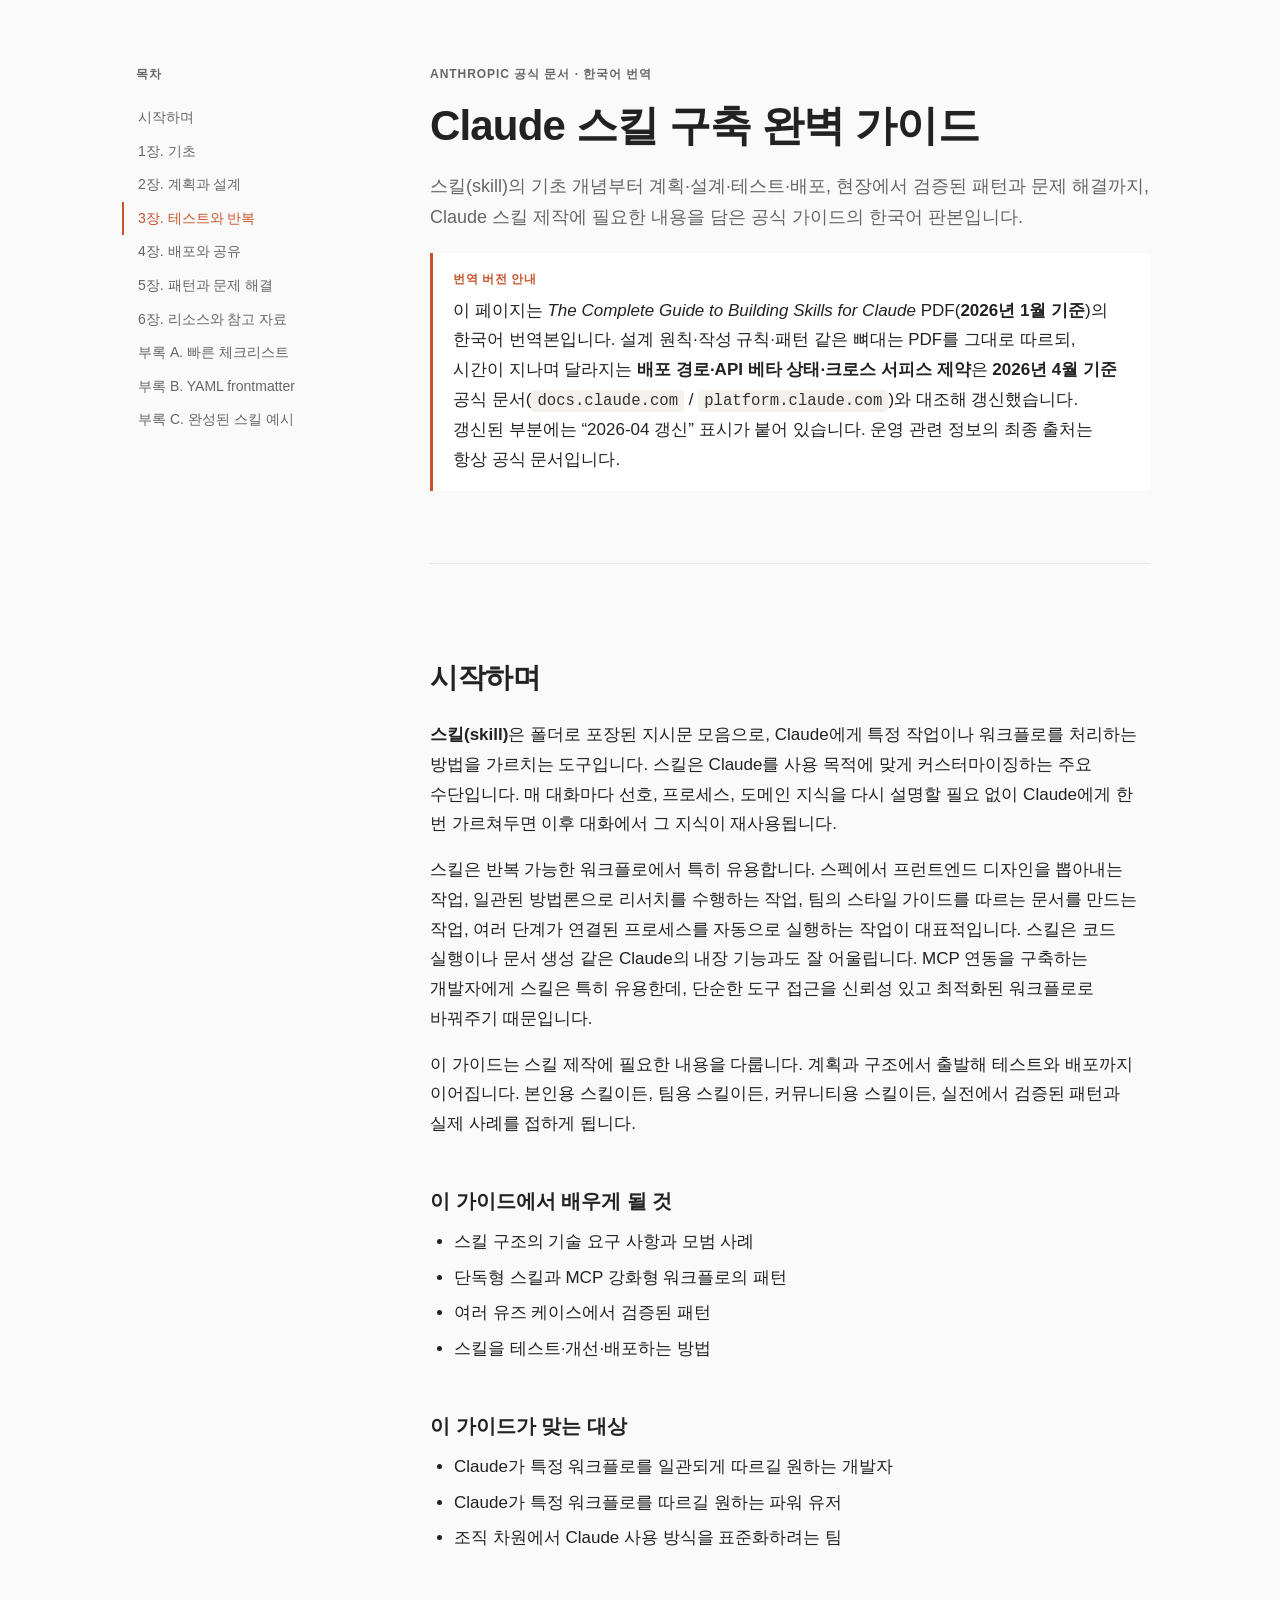
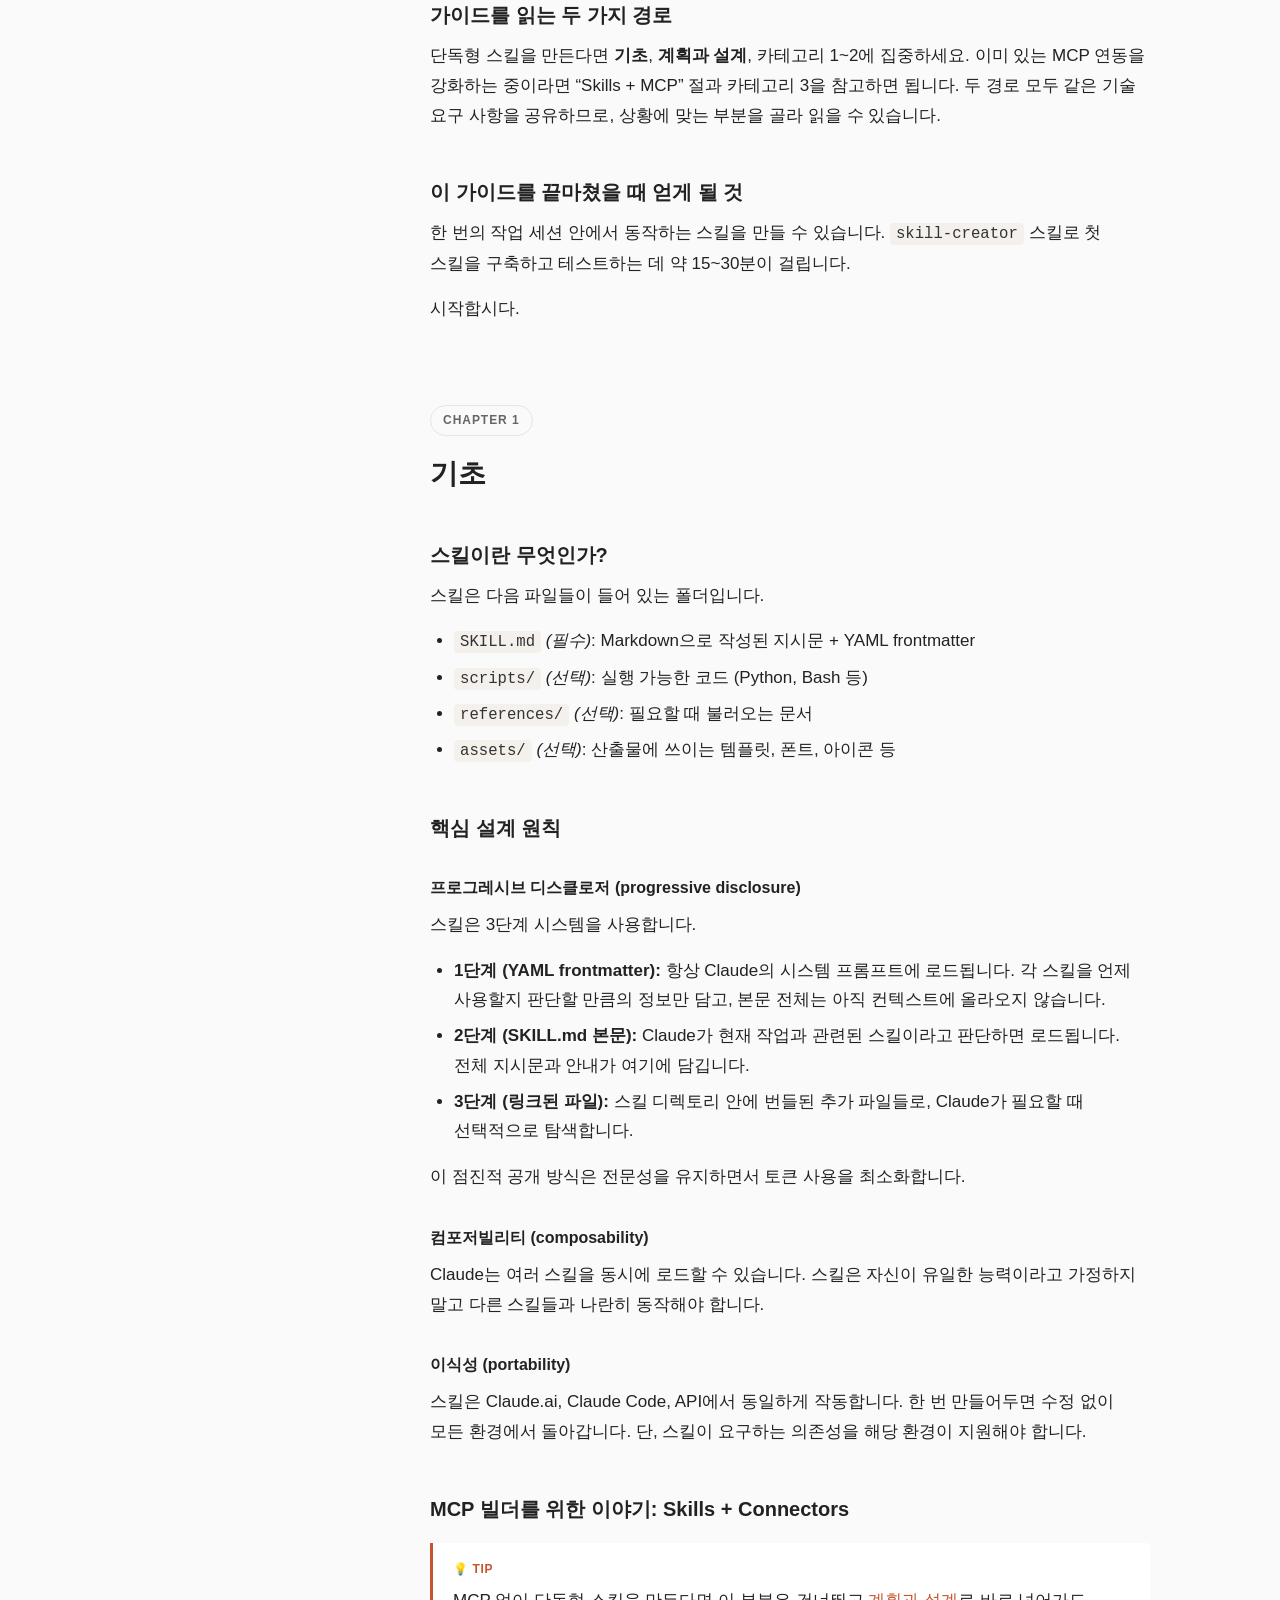
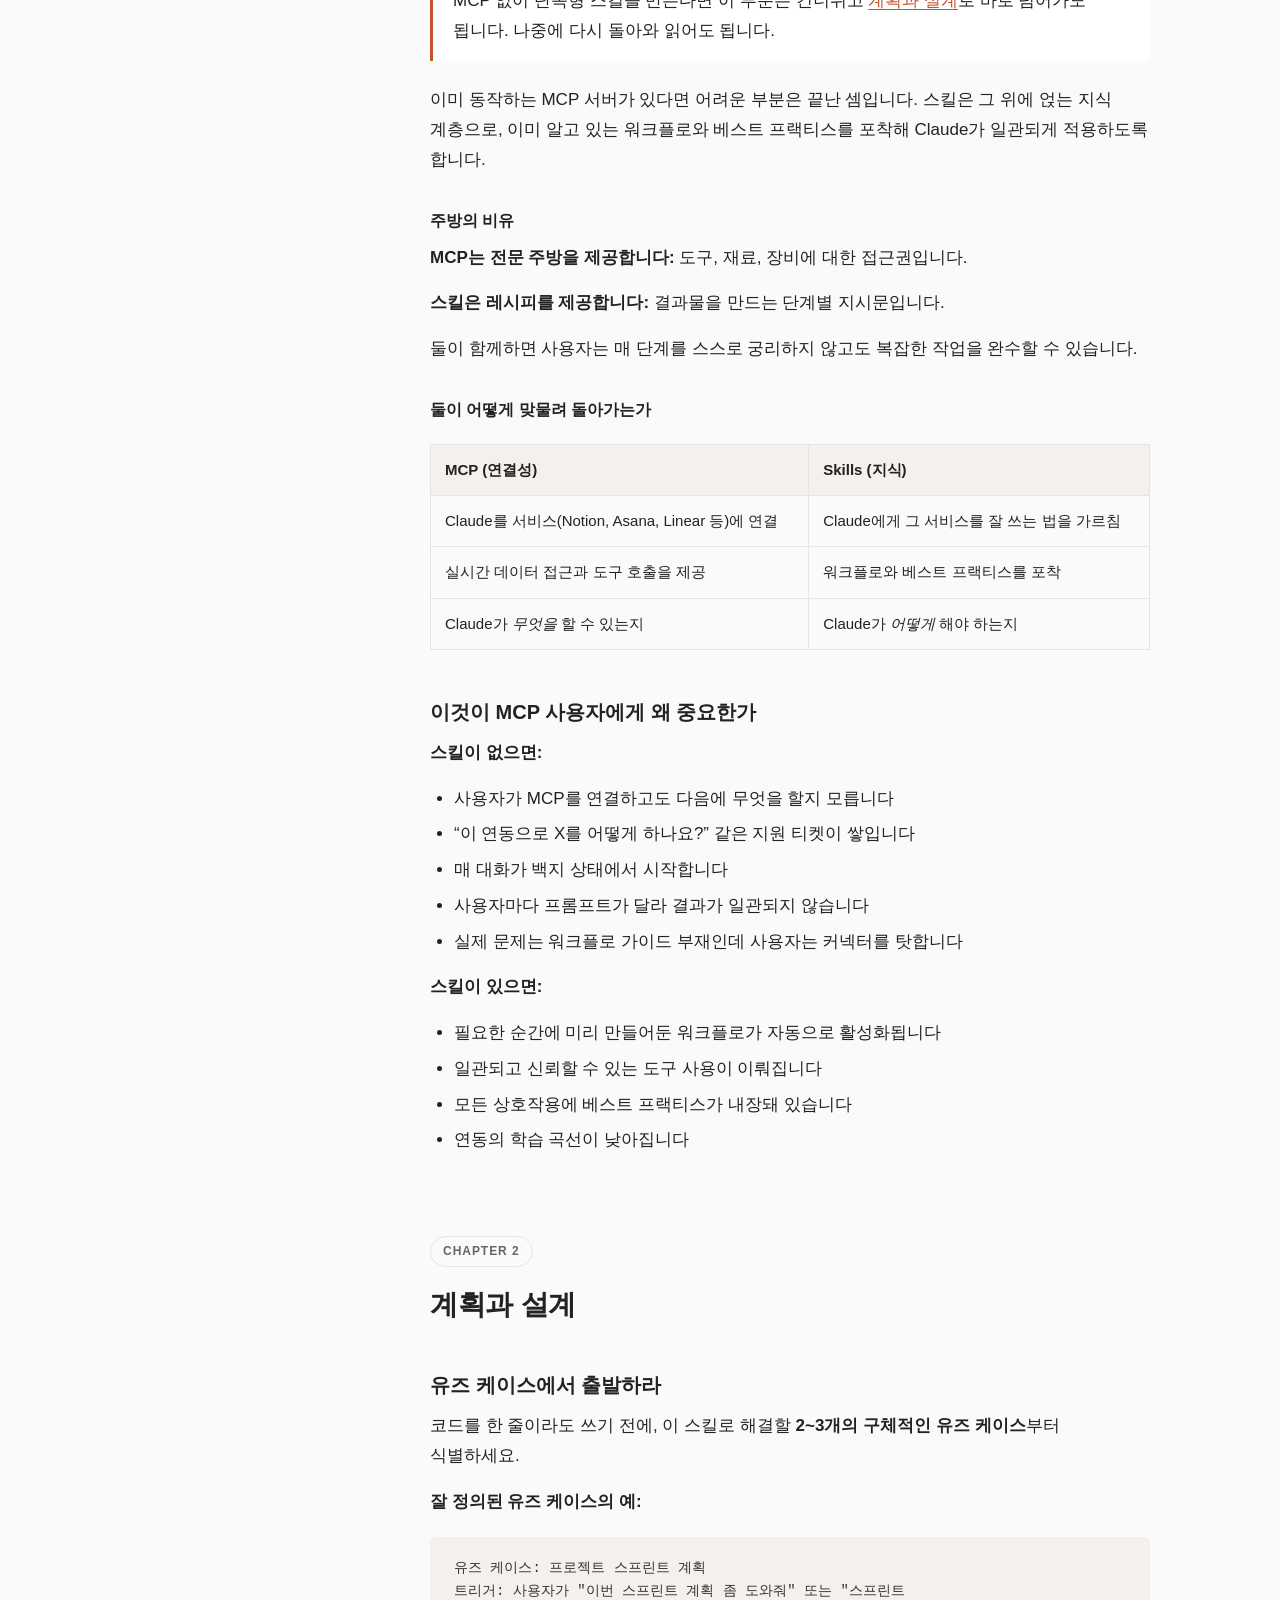
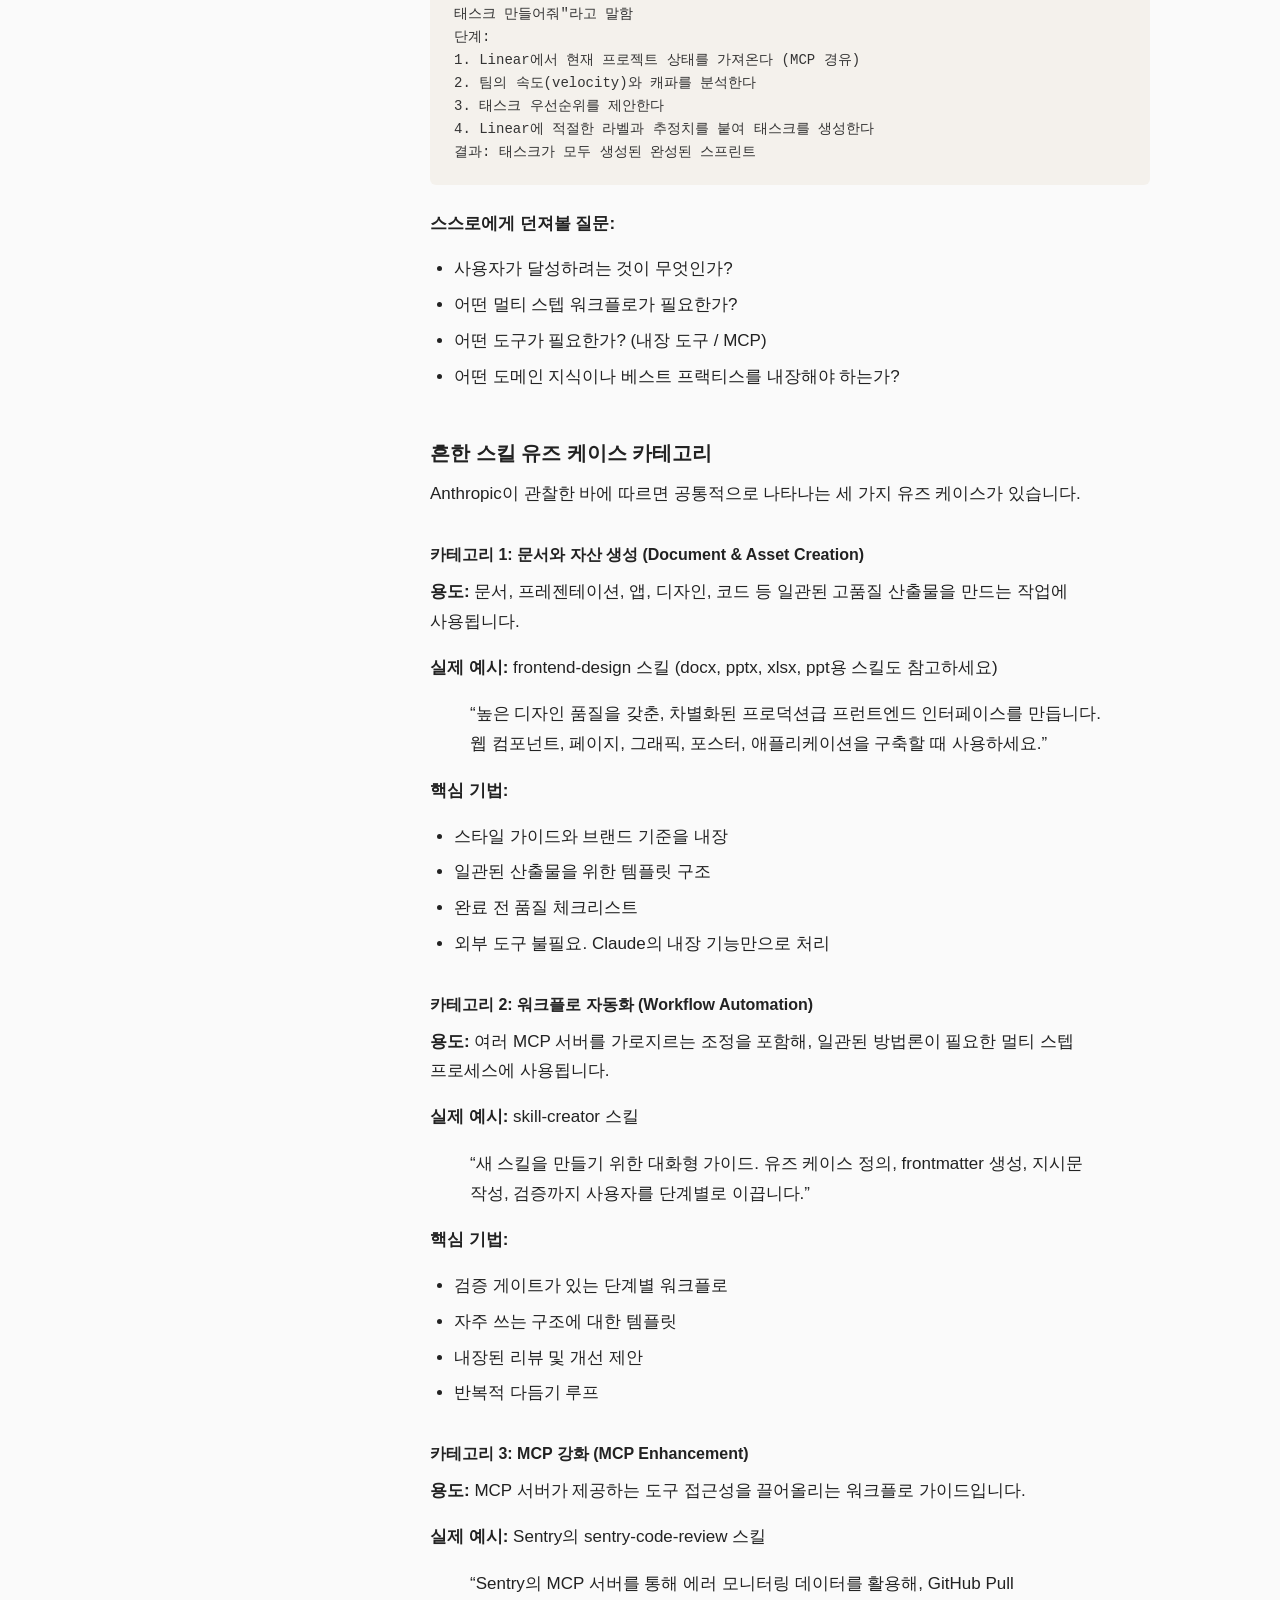
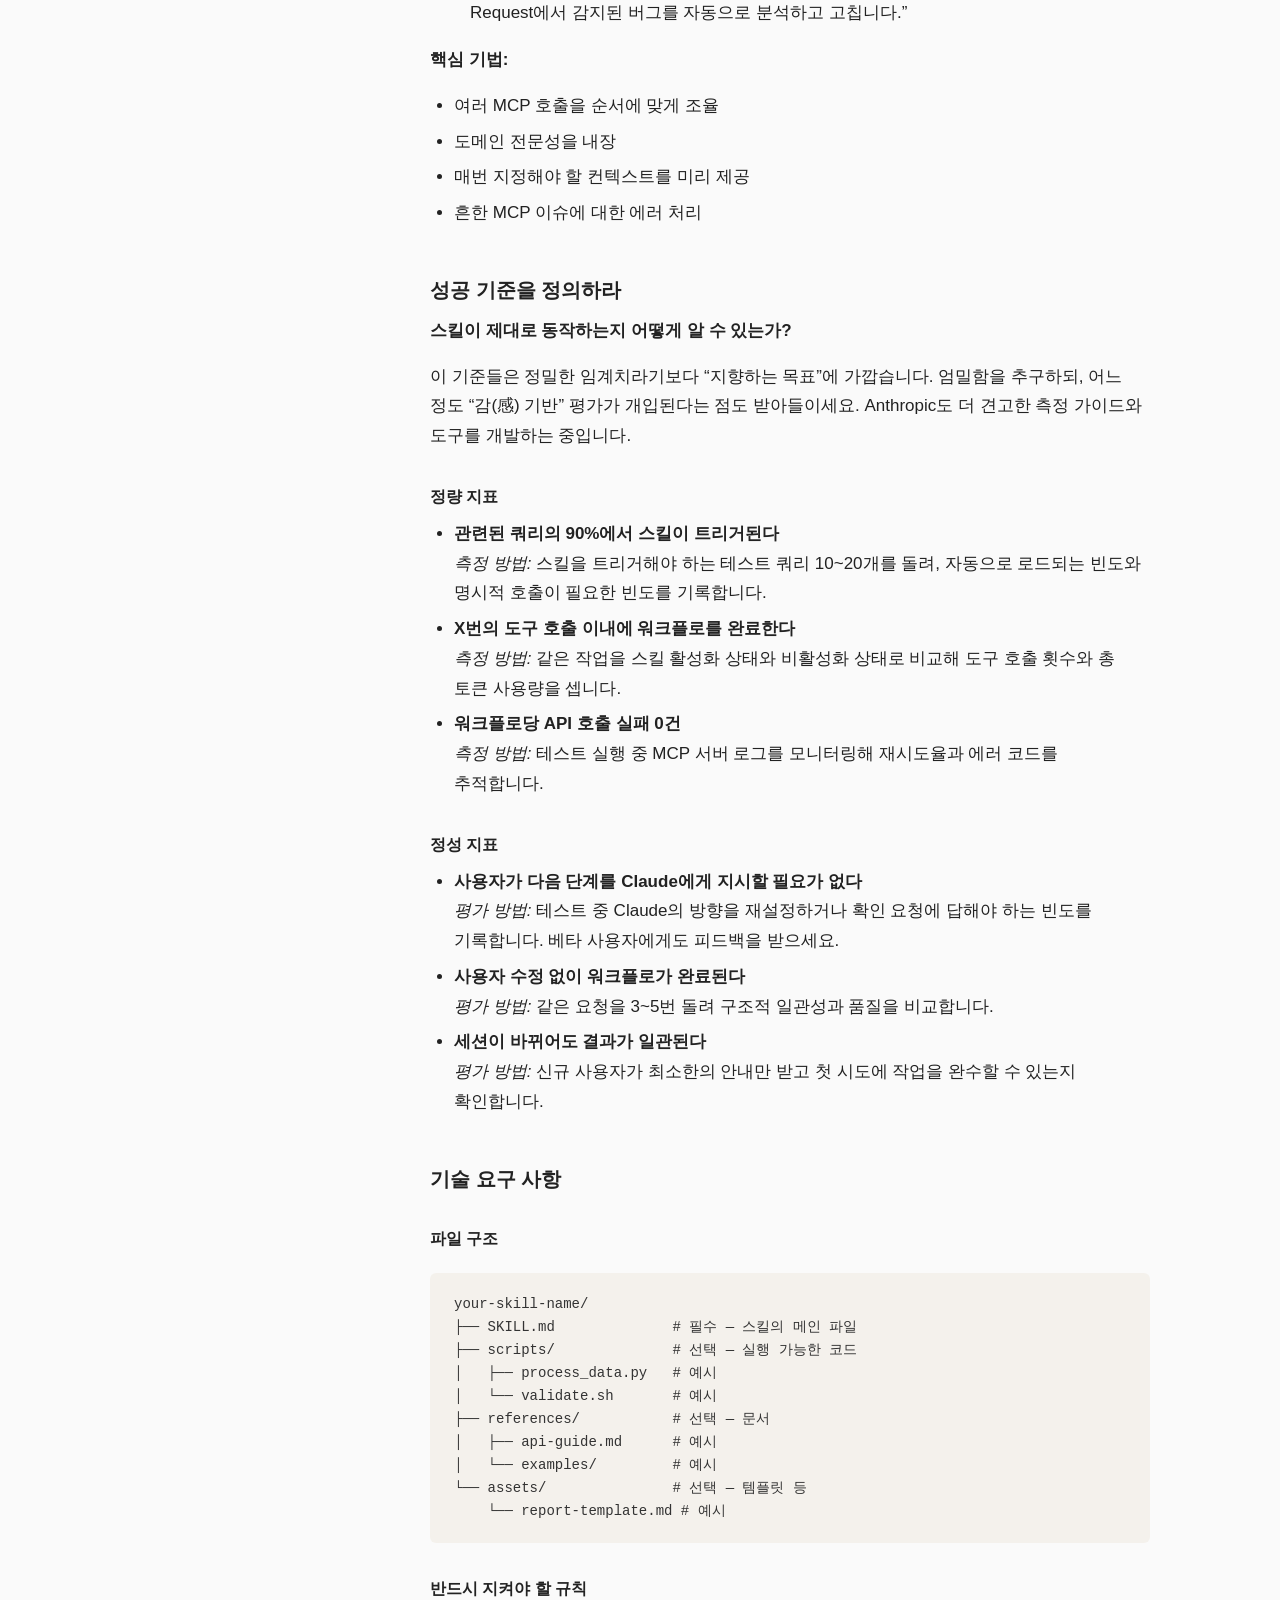
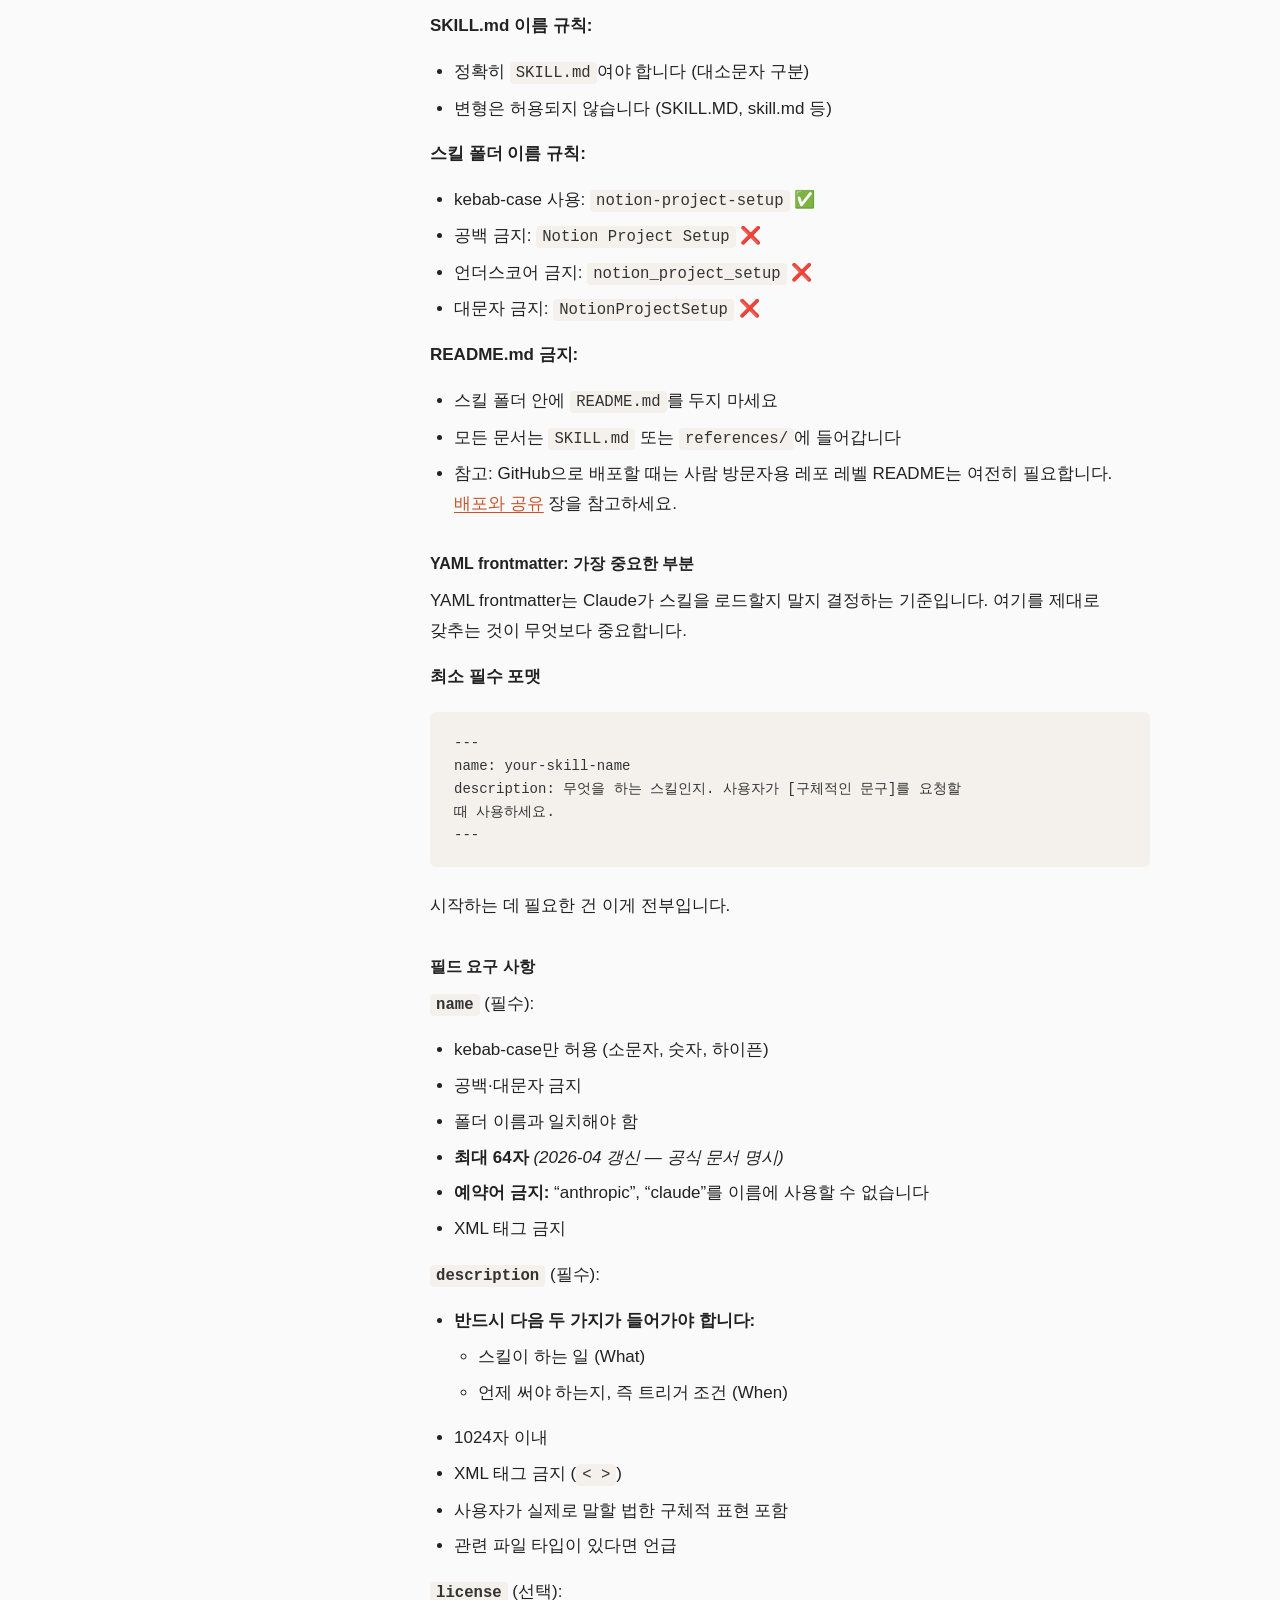
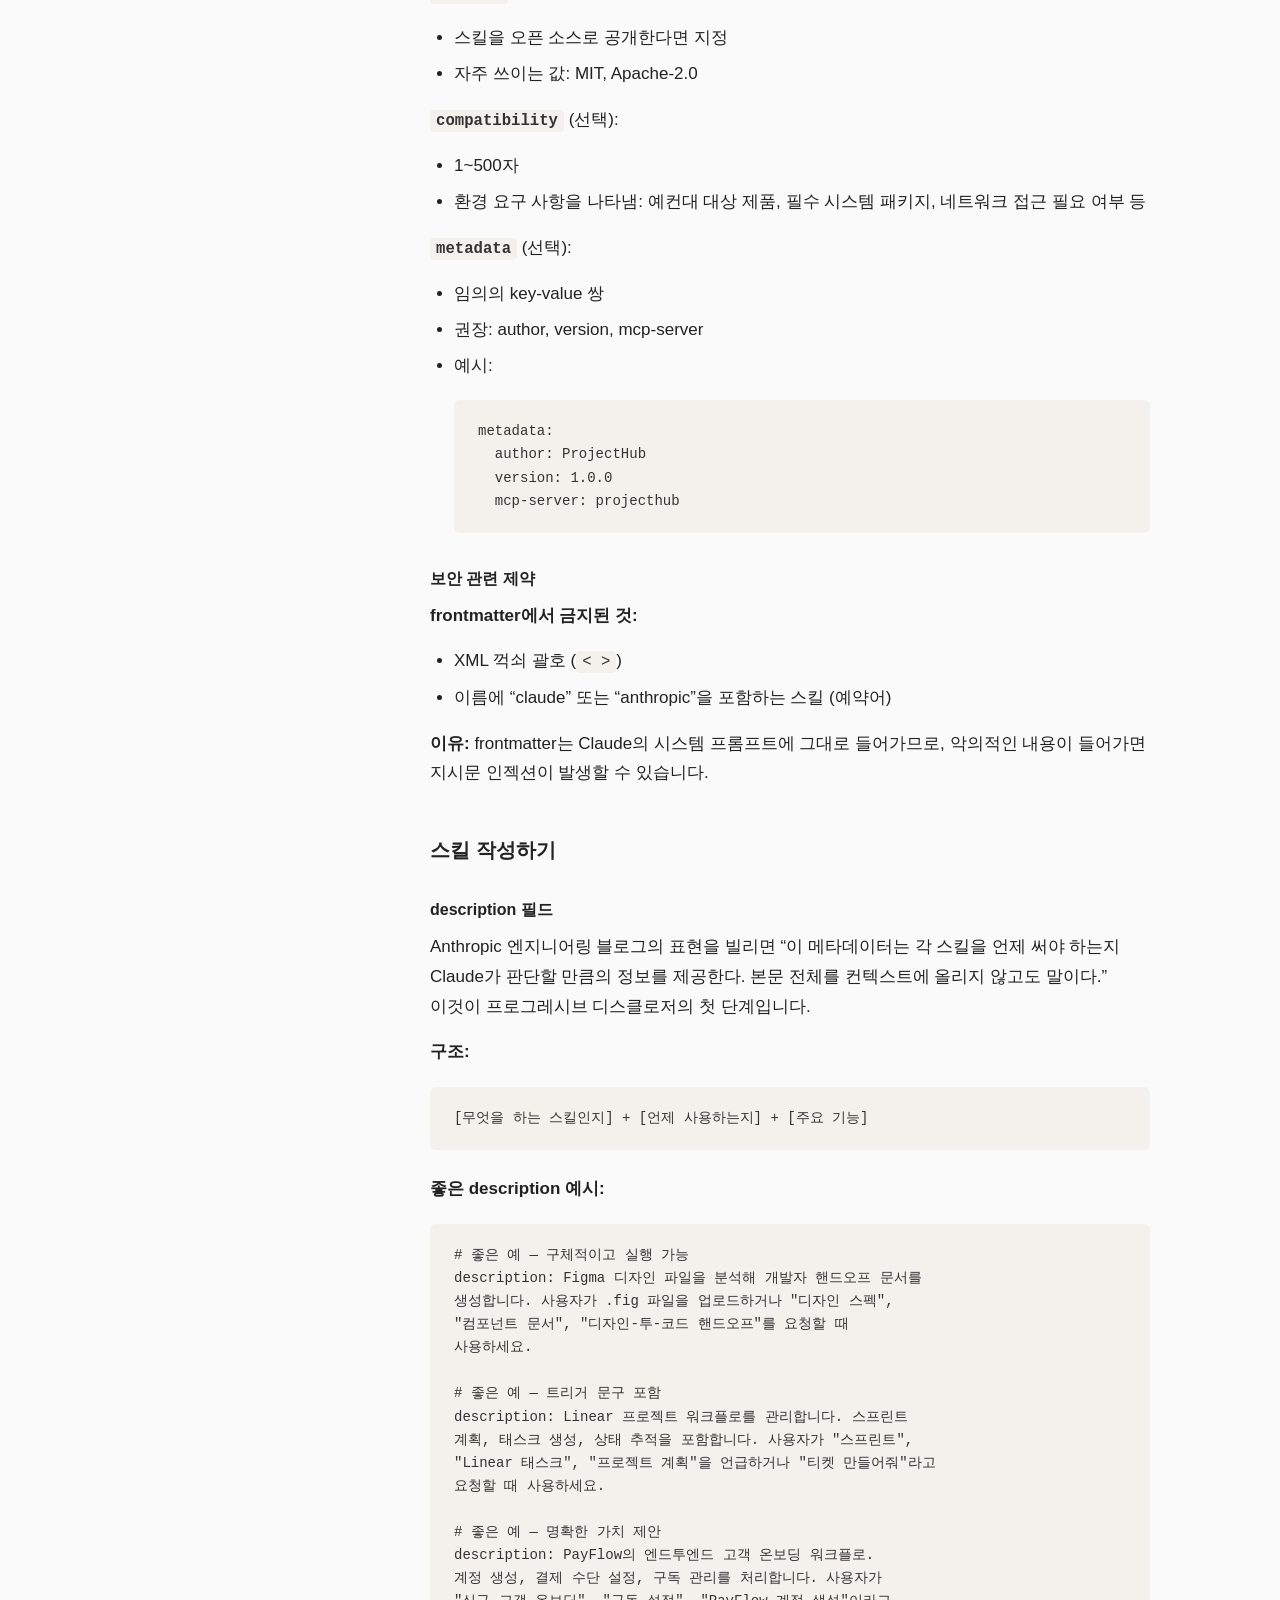
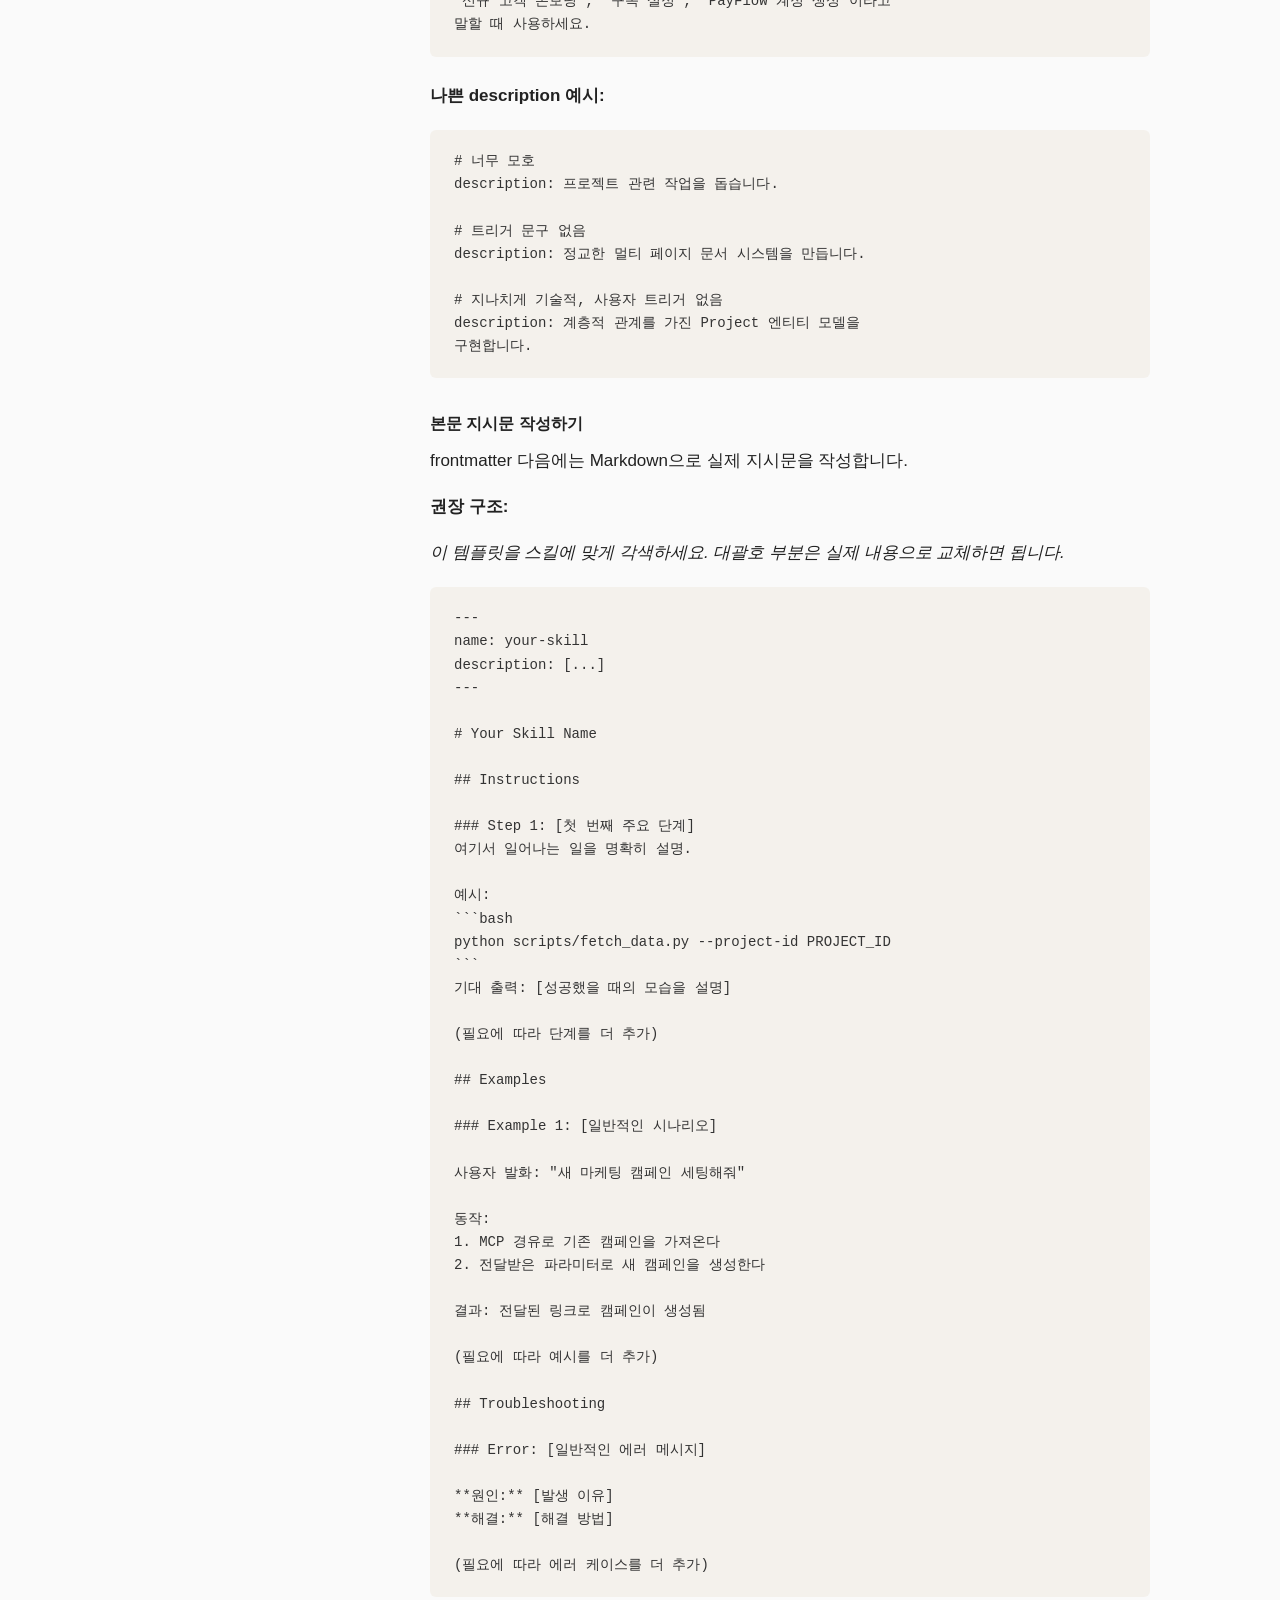
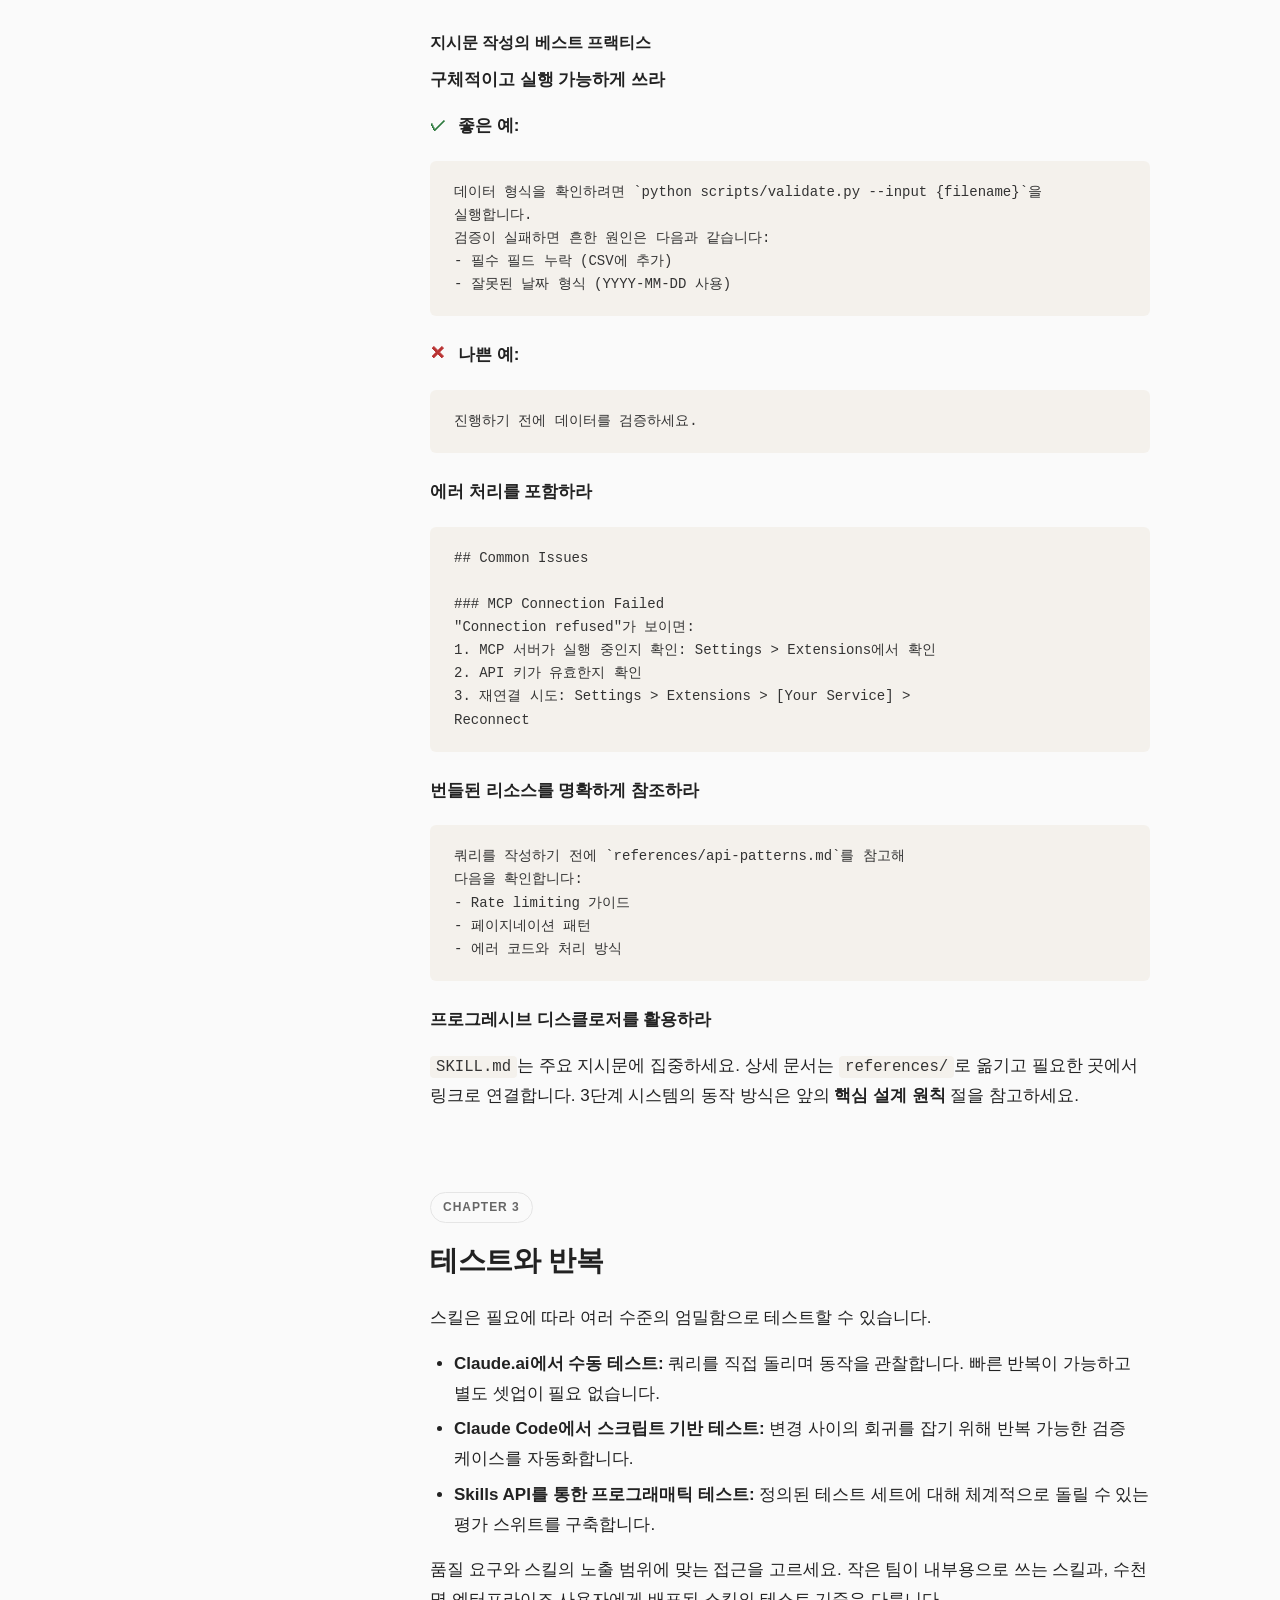
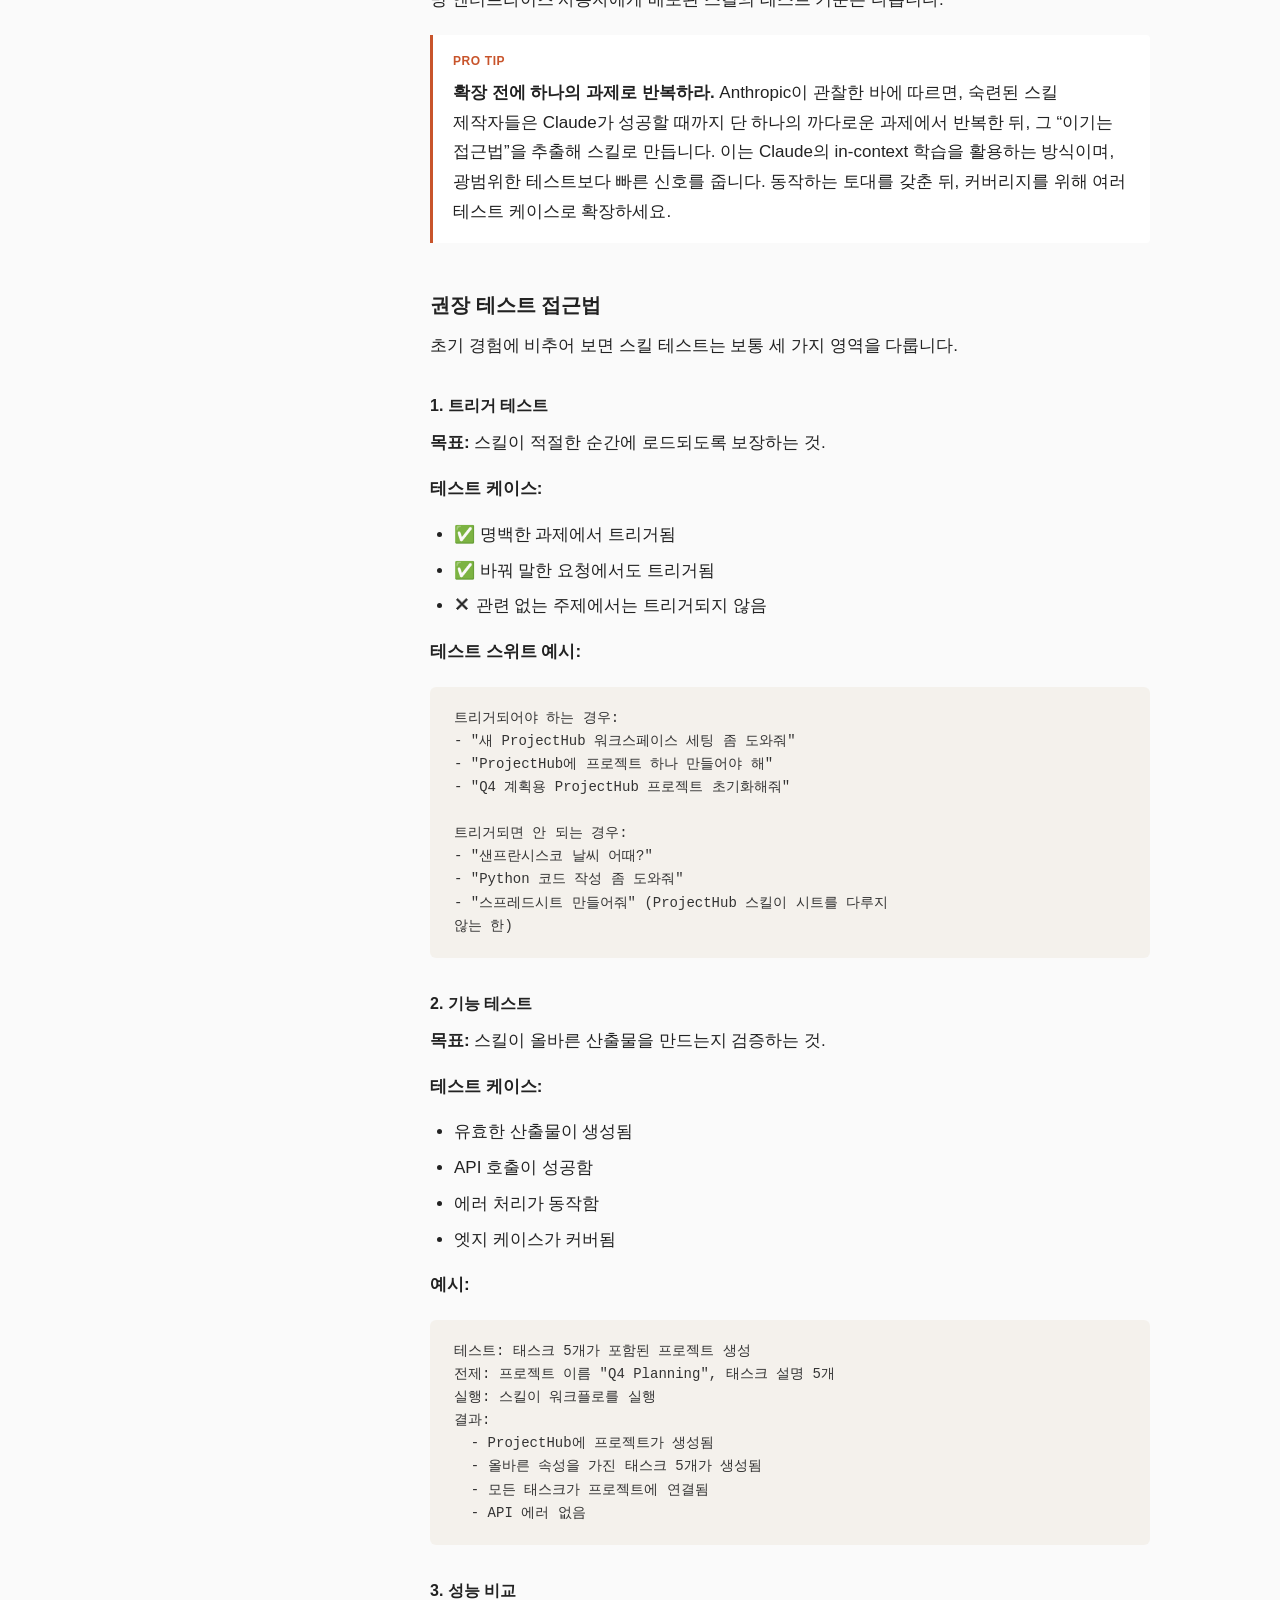
==== commit 1200e062: "docs(skill-guide): 휴머나이저 적용 및 영어 예시 한국어 번역 - humanizer-korean 스킬로 번역투/수식어/em dash 과용 정리 (약 80건) - 코드" ====
--- a/skill-guide/index.html
+++ b/skill-guide/index.html
@@ -39,19 +39,19 @@
       <p class="eyebrow">Anthropic 공식 문서 · 한국어 번역</p>
       <h1>Claude 스킬 구축 완벽 가이드</h1>
       <p class="lead">
-        스킬(skill)의 기초 개념부터 계획·설계·테스트·배포, 그리고 현장에서 검증된 패턴과 문제 해결까지
-        — Claude를 위한 효과적인 스킬을 만드는 데 필요한 모든 것을 담은 공식 가이드의 한국어 판본입니다.
+        스킬(skill)의 기초 개념부터 계획·설계·테스트·배포, 현장에서 검증된 패턴과 문제 해결까지,
+        Claude 스킬 제작에 필요한 내용을 담은 공식 가이드의 한국어 판본입니다.
       </p>
 
       <div class="callout">
         <span class="callout-label">번역 버전 안내</span>
         <p>
           이 페이지는 <em>The Complete Guide to Building Skills for Claude</em> PDF(<strong>2026년
-          1월 기준</strong>)의 한국어 번역본입니다. 핵심 설계 원칙·작성 규칙·패턴 같은 뼈대는 PDF를
-          그대로 따르되, 시간이 지나며 달라지기 쉬운 <strong>배포 경로·API 베타 상태·크로스 서피스
+          1월 기준</strong>)의 한국어 번역본입니다. 설계 원칙·작성 규칙·패턴 같은 뼈대는 PDF를
+          그대로 따르되, 시간이 지나며 달라지는 <strong>배포 경로·API 베타 상태·크로스 서피스
           제약</strong>은 <strong>2026년 4월 기준</strong> 공식 문서(<code>docs.claude.com</code> /
           <code>platform.claude.com</code>)와 대조해 갱신했습니다. 갱신된 부분에는 “2026-04 갱신”
-          표시가 붙어 있습니다. 운영 관련 정보는 언제나 공식 문서가 최종 출처라는 점을 염두에 두세요.
+          표시가 붙어 있습니다. 운영 관련 정보의 최종 출처는 항상 공식 문서입니다.
         </p>
       </div>
     </header>
@@ -63,31 +63,31 @@
       <h2>시작하며</h2>
 
       <p>
-        <strong>스킬(skill)</strong>은 간단한 폴더로 포장된 지시문 모음으로, Claude에게 특정 작업이나
-        워크플로를 어떻게 처리해야 하는지 가르치는 도구입니다. 스킬은 Claude를 여러분의 용도에 맞게
-        커스터마이징하는 가장 강력한 방법 중 하나입니다. 매 대화마다 여러분의 선호, 프로세스, 도메인
-        지식을 다시 설명하는 대신, Claude에게 한 번만 가르쳐두면 매 대화마다 그 지식을 재사용할 수 있습니다.
-      </p>
-
-      <p>
-        스킬은 반복 가능한 워크플로가 있을 때 특히 강력합니다. 스펙에서 프런트엔드 디자인을 뽑아내는
+        <strong>스킬(skill)</strong>은 폴더로 포장된 지시문 모음으로, Claude에게 특정 작업이나
+        워크플로를 처리하는 방법을 가르치는 도구입니다. 스킬은 Claude를 사용 목적에 맞게
+        커스터마이징하는 주요 수단입니다. 매 대화마다 선호, 프로세스, 도메인 지식을 다시 설명할 필요
+        없이 Claude에게 한 번 가르쳐두면 이후 대화에서 그 지식이 재사용됩니다.
+      </p>
+
+      <p>
+        스킬은 반복 가능한 워크플로에서 특히 유용합니다. 스펙에서 프런트엔드 디자인을 뽑아내는
         작업, 일관된 방법론으로 리서치를 수행하는 작업, 팀의 스타일 가이드를 따르는 문서를 만드는 작업,
-        여러 단계가 연결된 프로세스를 자동으로 실행하는 작업이 대표적이죠. 스킬은 코드 실행이나 문서
-        생성 같은 Claude의 내장 기능과도 잘 어울립니다. MCP 연동을 구축하는 분들에게 스킬은 한 층 더
-        유용한데, 단순한 도구 접근을 신뢰할 수 있고 최적화된 워크플로로 바꿔주기 때문입니다.
-      </p>
-
-      <p>
-        이 가이드는 효과적인 스킬을 만드는 데 필요한 모든 것을 다룹니다 — 계획과 구조에서 출발해
-        테스트와 배포까지 말이죠. 본인을 위한 스킬이든, 팀을 위한 스킬이든, 커뮤니티를 위한 스킬이든,
-        여러분은 실전에서 검증된 패턴과 실제 사례를 풍부하게 만나게 될 겁니다.
+        여러 단계가 연결된 프로세스를 자동으로 실행하는 작업이 대표적입니다. 스킬은 코드 실행이나 문서
+        생성 같은 Claude의 내장 기능과도 잘 어울립니다. MCP 연동을 구축하는 개발자에게 스킬은 특히
+        유용한데, 단순한 도구 접근을 신뢰성 있고 최적화된 워크플로로 바꿔주기 때문입니다.
+      </p>
+
+      <p>
+        이 가이드는 스킬 제작에 필요한 내용을 다룹니다. 계획과 구조에서 출발해
+        테스트와 배포까지 이어집니다. 본인용 스킬이든, 팀용 스킬이든, 커뮤니티용 스킬이든,
+        실전에서 검증된 패턴과 실제 사례를 접하게 됩니다.
       </p>
 
       <h3>이 가이드에서 배우게 될 것</h3>
       <ul>
-        <li>스킬 구조에 대한 기술 요구 사항과 모범 사례</li>
+        <li>스킬 구조의 기술 요구 사항과 모범 사례</li>
         <li>단독형 스킬과 MCP 강화형 워크플로의 패턴</li>
-        <li>다양한 유즈 케이스에서 검증된 패턴</li>
+        <li>여러 유즈 케이스에서 검증된 패턴</li>
         <li>스킬을 테스트·개선·배포하는 방법</li>
       </ul>
 
@@ -100,19 +100,19 @@
 
       <h3>가이드를 읽는 두 가지 경로</h3>
       <p>
-        단독형 스킬을 만들고 있다면 <strong>기초</strong>, <strong>계획과 설계</strong>, 그리고 카테고리
-        1~2에 집중하세요. 이미 있는 MCP 연동을 강화하는 중이라면 “Skills + MCP” 절과 카테고리 3이
-        여러분을 위한 부분입니다. 두 경로 모두 같은 기술 요구 사항을 공유하지만, 여러분의 상황에 맞는
+        단독형 스킬을 만든다면 <strong>기초</strong>, <strong>계획과 설계</strong>, 카테고리
+        1~2에 집중하세요. 이미 있는 MCP 연동을 강화하는 중이라면 “Skills + MCP” 절과 카테고리 3을
+        참고하면 됩니다. 두 경로 모두 같은 기술 요구 사항을 공유하므로, 상황에 맞는
         부분을 골라 읽을 수 있습니다.
       </p>
 
       <h3>이 가이드를 끝마쳤을 때 얻게 될 것</h3>
       <p>
-        한 번의 작업 세션 안에서 실제로 동작하는 스킬을 만들 수 있게 됩니다. <code>skill-creator</code>
-        스킬을 사용해 첫 스킬을 구축하고 테스트하는 데 약 15~30분 정도를 예상하면 됩니다.
-      </p>
-
-      <p>자, 시작해봅시다.</p>
+        한 번의 작업 세션 안에서 동작하는 스킬을 만들 수 있습니다. <code>skill-creator</code>
+        스킬로 첫 스킬을 구축하고 테스트하는 데 약 15~30분이 걸립니다.
+      </p>
+
+      <p>시작합시다.</p>
     </section>
 
     <!-- ============================================================ -->
@@ -123,7 +123,7 @@
       <h2>기초</h2>
 
       <h3>스킬이란 무엇인가?</h3>
-      <p>스킬은 다음과 같은 것들이 들어 있는 폴더입니다.</p>
+      <p>스킬은 다음 파일들이 들어 있는 폴더입니다.</p>
       <ul>
         <li><code>SKILL.md</code> <em>(필수)</em>: Markdown으로 작성된 지시문 + YAML frontmatter</li>
         <li><code>scripts/</code> <em>(선택)</em>: 실행 가능한 코드 (Python, Bash 등)</li>
@@ -138,32 +138,32 @@
       <ul>
         <li>
           <strong>1단계 (YAML frontmatter):</strong> 항상 Claude의 시스템 프롬프트에 로드됩니다.
-          각 스킬을 언제 사용해야 하는지 판단할 만큼의 정보만 담고, 본문 전체는 아직 컨텍스트에
+          각 스킬을 언제 사용할지 판단할 만큼의 정보만 담고, 본문 전체는 아직 컨텍스트에
           올라오지 않습니다.
         </li>
         <li>
-          <strong>2단계 (SKILL.md 본문):</strong> Claude가 현재 작업과 관련된 스킬이라고 판단했을 때
+          <strong>2단계 (SKILL.md 본문):</strong> Claude가 현재 작업과 관련된 스킬이라고 판단하면
           로드됩니다. 전체 지시문과 안내가 여기에 담깁니다.
         </li>
         <li>
           <strong>3단계 (링크된 파일):</strong> 스킬 디렉토리 안에 번들된 추가 파일들로, Claude가
-          필요할 때에만 선택적으로 탐색해 들여다봅니다.
-        </li>
-      </ul>
-      <p>
-        이런 점진적 공개 방식은 전문화된 전문성을 유지하면서도 토큰 사용을 최소화합니다.
+          필요할 때 선택적으로 탐색합니다.
+        </li>
+      </ul>
+      <p>
+        이 점진적 공개 방식은 전문성을 유지하면서 토큰 사용을 최소화합니다.
       </p>
 
       <h4>컴포저빌리티 (composability)</h4>
       <p>
-        Claude는 여러 스킬을 동시에 로드할 수 있습니다. 여러분의 스킬은 자신이 유일한 능력이라고 가정하지
-        말고, 다른 스킬들과 나란히 잘 동작해야 합니다.
+        Claude는 여러 스킬을 동시에 로드할 수 있습니다. 스킬은 자신이 유일한 능력이라고 가정하지
+        말고 다른 스킬들과 나란히 동작해야 합니다.
       </p>
 
       <h4>이식성 (portability)</h4>
       <p>
-        스킬은 Claude.ai, Claude Code, API 전반에서 동일하게 작동합니다. 한 번 만들어두면 수정 없이
-        모든 환경에서 돌아갑니다 — 스킬이 요구하는 의존성을 해당 환경이 지원하는 한 말이죠.
+        스킬은 Claude.ai, Claude Code, API에서 동일하게 작동합니다. 한 번 만들어두면 수정 없이
+        모든 환경에서 돌아갑니다. 단, 스킬이 요구하는 의존성을 해당 환경이 지원해야 합니다.
       </p>
 
       <h3>MCP 빌더를 위한 이야기: Skills + Connectors</h3>
@@ -171,26 +171,25 @@
       <div class="callout">
         <span class="callout-label">💡 Tip</span>
         <p>
-          MCP 없이 단독형 스킬을 만드는 중이라면 이 부분은 건너뛰고 <a href="#ch2">계획과 설계</a>로
-          바로 넘어가도 됩니다. 언제든 다시 돌아와 읽을 수 있으니까요.
+          MCP 없이 단독형 스킬을 만든다면 이 부분은 건너뛰고 <a href="#ch2">계획과 설계</a>로
+          바로 넘어가도 됩니다. 나중에 다시 돌아와 읽어도 됩니다.
         </p>
       </div>
 
       <p>
-        이미 동작하는 MCP 서버가 있다면 어려운 부분은 이미 끝낸 셈입니다. 스킬은 그 위에 얹는 지식
-        계층입니다 — 여러분이 이미 알고 있는 워크플로와 베스트 프랙티스를 포착해, Claude가 그것을
-        일관되게 적용할 수 있게 해줍니다.
+        이미 동작하는 MCP 서버가 있다면 어려운 부분은 끝난 셈입니다. 스킬은 그 위에 얹는 지식
+        계층으로, 이미 알고 있는 워크플로와 베스트 프랙티스를 포착해 Claude가 일관되게 적용하도록 합니다.
       </p>
 
       <h4>주방의 비유</h4>
       <p>
-        <strong>MCP는 전문 주방을 제공합니다:</strong> 도구, 재료, 장비에 대한 접근권이죠.
-      </p>
-      <p>
-        <strong>스킬은 레시피를 제공합니다:</strong> 가치 있는 결과물을 만드는 단계별 지시문입니다.
-      </p>
-      <p>
-        이 둘이 함께하면, 사용자는 매 단계를 스스로 궁리할 필요 없이 복잡한 작업을 완수할 수 있습니다.
+        <strong>MCP는 전문 주방을 제공합니다:</strong> 도구, 재료, 장비에 대한 접근권입니다.
+      </p>
+      <p>
+        <strong>스킬은 레시피를 제공합니다:</strong> 결과물을 만드는 단계별 지시문입니다.
+      </p>
+      <p>
+        둘이 함께하면 사용자는 매 단계를 스스로 궁리하지 않고도 복잡한 작업을 완수할 수 있습니다.
       </p>
 
       <h4>둘이 어떻게 맞물려 돌아가는가</h4>
@@ -203,8 +202,8 @@
         </thead>
         <tbody>
           <tr>
-            <td>Claude를 여러분의 서비스(Notion, Asana, Linear 등)에 연결</td>
-            <td>Claude에게 그 서비스를 효과적으로 쓰는 법을 가르침</td>
+            <td>Claude를 서비스(Notion, Asana, Linear 등)에 연결</td>
+            <td>Claude에게 그 서비스를 잘 쓰는 법을 가르침</td>
           </tr>
           <tr>
             <td>실시간 데이터 접근과 도구 호출을 제공</td>
@@ -221,11 +220,11 @@
 
       <p><strong>스킬이 없으면:</strong></p>
       <ul>
-        <li>사용자가 여러분의 MCP를 연결해놓고도 다음에 무엇을 해야 할지 모릅니다</li>
-        <li>“여러분 연동으로 X를 어떻게 하나요?” 같은 지원 티켓이 쌓입니다</li>
-        <li>매 대화가 백지 상태에서 시작됩니다</li>
+        <li>사용자가 MCP를 연결하고도 다음에 무엇을 할지 모릅니다</li>
+        <li>“이 연동으로 X를 어떻게 하나요?” 같은 지원 티켓이 쌓입니다</li>
+        <li>매 대화가 백지 상태에서 시작합니다</li>
         <li>사용자마다 프롬프트가 달라 결과가 일관되지 않습니다</li>
-        <li>진짜 문제는 워크플로 가이드 부재인데 사용자는 커넥터 탓을 합니다</li>
+        <li>실제 문제는 워크플로 가이드 부재인데 사용자는 커넥터를 탓합니다</li>
       </ul>
 
       <p><strong>스킬이 있으면:</strong></p>
@@ -233,7 +232,7 @@
         <li>필요한 순간에 미리 만들어둔 워크플로가 자동으로 활성화됩니다</li>
         <li>일관되고 신뢰할 수 있는 도구 사용이 이뤄집니다</li>
         <li>모든 상호작용에 베스트 프랙티스가 내장돼 있습니다</li>
-        <li>여러분의 연동에 대한 학습 곡선이 낮아집니다</li>
+        <li>연동의 학습 곡선이 낮아집니다</li>
       </ul>
     </section>
 
@@ -246,20 +245,20 @@
 
       <h3>유즈 케이스에서 출발하라</h3>
       <p>
-        코드를 한 줄이라도 쓰기 전에, 이 스킬이 가능하게 만들어야 할 <strong>2~3개의 구체적인
+        코드를 한 줄이라도 쓰기 전에, 이 스킬로 해결할 <strong>2~3개의 구체적인
         유즈 케이스</strong>부터 식별하세요.
       </p>
 
       <p><strong>잘 정의된 유즈 케이스의 예:</strong></p>
-      <div class="code-wrap"><pre><code>Use Case: Project Sprint Planning
-Trigger: User says "help me plan this sprint" or "create
-sprint tasks"
-Steps:
-1. Fetch current project status from Linear (via MCP)
-2. Analyze team velocity and capacity
-3. Suggest task prioritization
-4. Create tasks in Linear with proper labels and estimates
-Result: Fully planned sprint with tasks created</code></pre></div>
+      <div class="code-wrap"><pre><code>유즈 케이스: 프로젝트 스프린트 계획
+트리거: 사용자가 "이번 스프린트 계획 좀 도와줘" 또는 "스프린트
+태스크 만들어줘"라고 말함
+단계:
+1. Linear에서 현재 프로젝트 상태를 가져온다 (MCP 경유)
+2. 팀의 속도(velocity)와 캐파를 분석한다
+3. 태스크 우선순위를 제안한다
+4. Linear에 적절한 라벨과 추정치를 붙여 태스크를 생성한다
+결과: 태스크가 모두 생성된 완성된 스프린트</code></pre></div>
 
       <p><strong>스스로에게 던져볼 질문:</strong></p>
       <ul>
@@ -270,11 +269,11 @@
       </ul>
 
       <h3>흔한 스킬 유즈 케이스 카테고리</h3>
-      <p>Anthropic이 관찰한 바에 따르면, 공통적으로 나타나는 세 가지 유즈 케이스가 있습니다.</p>
+      <p>Anthropic이 관찰한 바에 따르면 공통적으로 나타나는 세 가지 유즈 케이스가 있습니다.</p>
 
       <h4>카테고리 1: 문서와 자산 생성 (Document &amp; Asset Creation)</h4>
       <p>
-        <strong>용도:</strong> 문서, 프레젠테이션, 앱, 디자인, 코드 등 일관되고 고품질의 산출물을
+        <strong>용도:</strong> 문서, 프레젠테이션, 앱, 디자인, 코드 등 일관된 고품질 산출물을
         만드는 작업에 사용됩니다.
       </p>
       <p>
@@ -289,12 +288,12 @@
         <li>스타일 가이드와 브랜드 기준을 내장</li>
         <li>일관된 산출물을 위한 템플릿 구조</li>
         <li>완료 전 품질 체크리스트</li>
-        <li>외부 도구 불필요 — Claude의 내장 기능만으로 처리</li>
+        <li>외부 도구 불필요. Claude의 내장 기능만으로 처리</li>
       </ul>
 
       <h4>카테고리 2: 워크플로 자동화 (Workflow Automation)</h4>
       <p>
-        <strong>용도:</strong> 여러 MCP 서버를 가로지르는 조정까지 포함해, 일관된 방법론이 필요한
+        <strong>용도:</strong> 여러 MCP 서버를 가로지르는 조정을 포함해, 일관된 방법론이 필요한
         멀티 스텝 프로세스에 사용됩니다.
       </p>
       <p><strong>실제 예시:</strong> skill-creator 스킬</p>
@@ -312,7 +311,7 @@
 
       <h4>카테고리 3: MCP 강화 (MCP Enhancement)</h4>
       <p>
-        <strong>용도:</strong> MCP 서버가 제공하는 도구 접근성을 한층 더 끌어올리는 워크플로
+        <strong>용도:</strong> MCP 서버가 제공하는 도구 접근성을 끌어올리는 워크플로
         가이드입니다.
       </p>
       <p><strong>실제 예시:</strong> Sentry의 sentry-code-review 스킬</p>
@@ -330,12 +329,12 @@
 
       <h3>성공 기준을 정의하라</h3>
       <p>
-        <strong>여러분은 스킬이 제대로 동작하는지 어떻게 알 수 있나요?</strong>
+        <strong>스킬이 제대로 동작하는지 어떻게 알 수 있는가?</strong>
       </p>
       <p>
         이 기준들은 정밀한 임계치라기보다 “지향하는 목표”에 가깝습니다. 엄밀함을 추구하되, 어느 정도
-        “감(感) 기반”의 평가가 개입된다는 사실도 받아들이세요. Anthropic도 더 견고한 측정 가이드와
-        도구를 적극적으로 개발하는 중입니다.
+        “감(感) 기반” 평가가 개입된다는 점도 받아들이세요. Anthropic도 더 견고한 측정 가이드와
+        도구를 개발하는 중입니다.
       </p>
 
       <h4>정량 지표</h4>
@@ -343,11 +342,11 @@
         <li>
           <strong>관련된 쿼리의 90%에서 스킬이 트리거된다</strong>
           <br /><em>측정 방법:</em> 스킬을 트리거해야 하는 테스트 쿼리 10~20개를 돌려, 자동으로
-          로드되는 빈도 대 명시적 호출이 필요한 빈도를 기록합니다.
+          로드되는 빈도와 명시적 호출이 필요한 빈도를 기록합니다.
         </li>
         <li>
           <strong>X번의 도구 호출 이내에 워크플로를 완료한다</strong>
-          <br /><em>측정 방법:</em> 같은 작업을 스킬 활성화 상태와 비활성화 상태로 각각 비교해
+          <br /><em>측정 방법:</em> 같은 작업을 스킬 활성화 상태와 비활성화 상태로 비교해
           도구 호출 횟수와 총 토큰 사용량을 셉니다.
         </li>
         <li>
@@ -361,7 +360,7 @@
       <ul>
         <li>
           <strong>사용자가 다음 단계를 Claude에게 지시할 필요가 없다</strong>
-          <br /><em>평가 방법:</em> 테스트 중 Claude의 방향을 재설정하거나 확인 요청에 답해줘야 하는
+          <br /><em>평가 방법:</em> 테스트 중 Claude의 방향을 재설정하거나 확인 요청에 답해야 하는
           빈도를 기록합니다. 베타 사용자에게도 피드백을 받으세요.
         </li>
         <li>
@@ -369,7 +368,7 @@
           <br /><em>평가 방법:</em> 같은 요청을 3~5번 돌려 구조적 일관성과 품질을 비교합니다.
         </li>
         <li>
-          <strong>세션이 바뀌어도 결과가 일관되다</strong>
+          <strong>세션이 바뀌어도 결과가 일관된다</strong>
           <br /><em>평가 방법:</em> 신규 사용자가 최소한의 안내만 받고 첫 시도에 작업을 완수할 수
           있는지 확인합니다.
         </li>
@@ -393,8 +392,8 @@
 
       <p><strong>SKILL.md 이름 규칙:</strong></p>
       <ul>
-        <li>정확히 <code>SKILL.md</code> 여야 합니다 (대소문자 구분)</li>
-        <li>변형은 허용되지 않습니다 (SKILL.MD, skill.md 등 전부 안 됨)</li>
+        <li>정확히 <code>SKILL.md</code>여야 합니다 (대소문자 구분)</li>
+        <li>변형은 허용되지 않습니다 (SKILL.MD, skill.md 등)</li>
       </ul>
 
       <p><strong>스킬 폴더 이름 규칙:</strong></p>
@@ -410,22 +409,22 @@
         <li>스킬 폴더 안에 <code>README.md</code>를 두지 마세요</li>
         <li>모든 문서는 <code>SKILL.md</code> 또는 <code>references/</code>에 들어갑니다</li>
         <li>
-          참고: GitHub으로 배포할 때는 사람 방문자를 위한 레포 레벨의 README는 여전히 필요합니다 —
-          <a href="#ch4">배포와 공유</a> 장을 보세요.
+          참고: GitHub으로 배포할 때는 사람 방문자용 레포 레벨 README는 여전히 필요합니다.
+          <a href="#ch4">배포와 공유</a> 장을 참고하세요.
         </li>
       </ul>
 
       <h4>YAML frontmatter: 가장 중요한 부분</h4>
       <p>
-        YAML frontmatter는 Claude가 여러분의 스킬을 로드할지 말지 결정하는 기준입니다. 여기를
+        YAML frontmatter는 Claude가 스킬을 로드할지 말지 결정하는 기준입니다. 여기를
         제대로 갖추는 것이 무엇보다 중요합니다.
       </p>
 
       <p><strong>최소 필수 포맷</strong></p>
       <div class="code-wrap"><pre><code>---
 name: your-skill-name
-description: What it does. Use when user asks to [specific
-phrases].
+description: 무엇을 하는 스킬인지. 사용자가 [구체적인 문구]를 요청할
+때 사용하세요.
 ---</code></pre></div>
       <p>시작하는 데 필요한 건 이게 전부입니다.</p>
 
@@ -433,7 +432,7 @@
 
       <p><strong><code>name</code></strong> (필수):</p>
       <ul>
-        <li>kebab-case만 허용 — 소문자, 숫자, 하이픈만 허용됩니다</li>
+        <li>kebab-case만 허용 (소문자, 숫자, 하이픈)</li>
         <li>공백·대문자 금지</li>
         <li>폴더 이름과 일치해야 함</li>
         <li><strong>최대 64자</strong> <em>(2026-04 갱신 — 공식 문서 명시)</em></li>
@@ -447,12 +446,12 @@
           <strong>반드시 다음 두 가지가 들어가야 합니다:</strong>
           <ul>
             <li>스킬이 하는 일 (What)</li>
-            <li>언제 써야 하는지 — 트리거 조건 (When)</li>
+            <li>언제 써야 하는지, 즉 트리거 조건 (When)</li>
           </ul>
         </li>
         <li>1024자 이내</li>
         <li>XML 태그 금지 (<code>&lt; &gt;</code>)</li>
-        <li>사용자가 실제로 말할 법한 구체적 표현을 포함</li>
+        <li>사용자가 실제로 말할 법한 구체적 표현 포함</li>
         <li>관련 파일 타입이 있다면 언급</li>
       </ul>
 
@@ -488,58 +487,57 @@
         <li>이름에 “claude” 또는 “anthropic”을 포함하는 스킬 (예약어)</li>
       </ul>
       <p>
-        <strong>이유:</strong> frontmatter는 Claude의 시스템 프롬프트에 그대로 들어가기 때문에,
+        <strong>이유:</strong> frontmatter는 Claude의 시스템 프롬프트에 그대로 들어가므로,
         악의적인 내용이 들어가면 지시문 인젝션이 발생할 수 있습니다.
       </p>
 
-      <h3>효과적인 스킬 작성하기</h3>
+      <h3>스킬 작성하기</h3>
 
       <h4>description 필드</h4>
       <p>
-        Anthropic 엔지니어링 블로그의 표현을 빌리면: “이 메타데이터는 각 스킬을 언제 써야 하는지
-        Claude가 알 만큼의 정보를 제공한다 — 본문 전체를 컨텍스트에 올리지 않고도 말이다.” 이것이
+        Anthropic 엔지니어링 블로그의 표현을 빌리면 “이 메타데이터는 각 스킬을 언제 써야 하는지
+        Claude가 판단할 만큼의 정보를 제공한다. 본문 전체를 컨텍스트에 올리지 않고도 말이다.” 이것이
         프로그레시브 디스클로저의 첫 단계입니다.
       </p>
 
       <p><strong>구조:</strong></p>
-      <div class="code-wrap"><pre><code>[What it does] + [When to use it] + [Key capabilities]</code></pre></div>
+      <div class="code-wrap"><pre><code>[무엇을 하는 스킬인지] + [언제 사용하는지] + [주요 기능]</code></pre></div>
 
       <p><strong>좋은 description 예시:</strong></p>
-      <div class="code-wrap"><pre><code># Good - specific and actionable
-description: Analyzes Figma design files and generates
-developer handoff documentation. Use when user uploads .fig
-files, asks for "design specs", "component documentation", or
-"design-to-code handoff".
-
-# Good - includes trigger phrases
-description: Manages Linear project workflows including sprint
-planning, task creation, and status tracking. Use when user
-mentions "sprint", "Linear tasks", "project planning", or asks
-to "create tickets".
-
-# Good - clear value proposition
-description: End-to-end customer onboarding workflow for
-PayFlow. Handles account creation, payment setup, and
-subscription management. Use when user says "onboard new
-customer", "set up subscription", or "create PayFlow account".</code></pre></div>
+      <div class="code-wrap"><pre><code># 좋은 예 — 구체적이고 실행 가능
+description: Figma 디자인 파일을 분석해 개발자 핸드오프 문서를
+생성합니다. 사용자가 .fig 파일을 업로드하거나 "디자인 스펙",
+"컴포넌트 문서", "디자인-투-코드 핸드오프"를 요청할 때
+사용하세요.
+
+# 좋은 예 — 트리거 문구 포함
+description: Linear 프로젝트 워크플로를 관리합니다. 스프린트
+계획, 태스크 생성, 상태 추적을 포함합니다. 사용자가 "스프린트",
+"Linear 태스크", "프로젝트 계획"을 언급하거나 "티켓 만들어줘"라고
+요청할 때 사용하세요.
+
+# 좋은 예 — 명확한 가치 제안
+description: PayFlow의 엔드투엔드 고객 온보딩 워크플로.
+계정 생성, 결제 수단 설정, 구독 관리를 처리합니다. 사용자가
+"신규 고객 온보딩", "구독 설정", "PayFlow 계정 생성"이라고
+말할 때 사용하세요.</code></pre></div>
 
       <p><strong>나쁜 description 예시:</strong></p>
-      <div class="code-wrap"><pre><code># Too vague
-description: Helps with projects.
-
-# Missing triggers
-description: Creates sophisticated multi-page documentation
-systems.
-
-# Too technical, no user triggers
-description: Implements the Project entity model with
-hierarchical relationships.</code></pre></div>
+      <div class="code-wrap"><pre><code># 너무 모호
+description: 프로젝트 관련 작업을 돕습니다.
+
+# 트리거 문구 없음
+description: 정교한 멀티 페이지 문서 시스템을 만듭니다.
+
+# 지나치게 기술적, 사용자 트리거 없음
+description: 계층적 관계를 가진 Project 엔티티 모델을
+구현합니다.</code></pre></div>
 
       <h4>본문 지시문 작성하기</h4>
       <p>frontmatter 다음에는 Markdown으로 실제 지시문을 작성합니다.</p>
 
       <p><strong>권장 구조:</strong></p>
-      <p><em>이 템플릿을 여러분의 스킬에 맞게 각색하세요. 대괄호 부분은 실제 내용으로 교체하면 됩니다.</em></p>
+      <p><em>이 템플릿을 스킬에 맞게 각색하세요. 대괄호 부분은 실제 내용으로 교체하면 됩니다.</em></p>
       <div class="code-wrap"><pre><code>---
 name: your-skill
 description: [...]
@@ -549,75 +547,75 @@
 
 ## Instructions
 
-### Step 1: [First Major Step]
-Clear explanation of what happens.
-
-Example:
+### Step 1: [첫 번째 주요 단계]
+여기서 일어나는 일을 명확히 설명.
+
+예시:
 ```bash
 python scripts/fetch_data.py --project-id PROJECT_ID
 ```
-Expected output: [describe what success looks like]
-
-(Add more steps as needed)
+기대 출력: [성공했을 때의 모습을 설명]
+
+(필요에 따라 단계를 더 추가)
 
 ## Examples
 
-### Example 1: [common scenario]
-
-User says: "Set up a new marketing campaign"
-
-Actions:
-1. Fetch existing campaigns via MCP
-2. Create new campaign with provided parameters
-
-Result: Campaign created with provided link
-
-(Add more examples as needed)
+### Example 1: [일반적인 시나리오]
+
+사용자 발화: "새 마케팅 캠페인 세팅해줘"
+
+동작:
+1. MCP 경유로 기존 캠페인을 가져온다
+2. 전달받은 파라미터로 새 캠페인을 생성한다
+
+결과: 전달된 링크로 캠페인이 생성됨
+
+(필요에 따라 예시를 더 추가)
 
 ## Troubleshooting
 
-### Error: [Common error message]
-
-**Cause:** [Why it happens]
-**Solution:** [How to fix]
-
-(Add more error cases as needed)</code></pre></div>
+### Error: [일반적인 에러 메시지]
+
+**원인:** [발생 이유]
+**해결:** [해결 방법]
+
+(필요에 따라 에러 케이스를 더 추가)</code></pre></div>
 
       <h4>지시문 작성의 베스트 프랙티스</h4>
 
       <p><strong>구체적이고 실행 가능하게 쓰라</strong></p>
 
       <p class="good"><strong>좋은 예:</strong></p>
-      <div class="code-wrap"><pre><code>Run `python scripts/validate.py --input {filename}` to check
-data format.
-If validation fails, common issues include:
-- Missing required fields (add them to the CSV)
-- Invalid date formats (use YYYY-MM-DD)</code></pre></div>
+      <div class="code-wrap"><pre><code>데이터 형식을 확인하려면 `python scripts/validate.py --input {filename}`을
+실행합니다.
+검증이 실패하면 흔한 원인은 다음과 같습니다:
+- 필수 필드 누락 (CSV에 추가)
+- 잘못된 날짜 형식 (YYYY-MM-DD 사용)</code></pre></div>
 
       <p class="bad"><strong>나쁜 예:</strong></p>
-      <div class="code-wrap"><pre><code>Validate the data before proceeding.</code></pre></div>
+      <div class="code-wrap"><pre><code>진행하기 전에 데이터를 검증하세요.</code></pre></div>
 
       <p><strong>에러 처리를 포함하라</strong></p>
       <div class="code-wrap"><pre><code>## Common Issues
 
 ### MCP Connection Failed
-If you see "Connection refused":
-1. Verify MCP server is running: Check Settings &gt; Extensions
-2. Confirm API key is valid
-3. Try reconnecting: Settings &gt; Extensions &gt; [Your Service] &gt;
+"Connection refused"가 보이면:
+1. MCP 서버가 실행 중인지 확인: Settings &gt; Extensions에서 확인
+2. API 키가 유효한지 확인
+3. 재연결 시도: Settings &gt; Extensions &gt; [Your Service] &gt;
 Reconnect</code></pre></div>
 
       <p><strong>번들된 리소스를 명확하게 참조하라</strong></p>
-      <div class="code-wrap"><pre><code>Before writing queries, consult `references/api-patterns.md`
-for:
-- Rate limiting guidance
-- Pagination patterns
-- Error codes and handling</code></pre></div>
+      <div class="code-wrap"><pre><code>쿼리를 작성하기 전에 `references/api-patterns.md`를 참고해
+다음을 확인합니다:
+- Rate limiting 가이드
+- 페이지네이션 패턴
+- 에러 코드와 처리 방식</code></pre></div>
 
       <p><strong>프로그레시브 디스클로저를 활용하라</strong></p>
       <p>
-        <code>SKILL.md</code>는 핵심 지시문에 집중하세요. 상세 문서는 <code>references/</code>로
-        옮기고 필요한 곳에서 링크로 연결합니다. 3단계 시스템이 어떻게 동작하는지는 앞의
+        <code>SKILL.md</code>는 주요 지시문에 집중하세요. 상세 문서는 <code>references/</code>로
+        옮기고 필요한 곳에서 링크로 연결합니다. 3단계 시스템의 동작 방식은 앞의
         <strong>핵심 설계 원칙</strong> 절을 참고하세요.
       </p>
     </section>
@@ -629,42 +627,42 @@
       <span class="chapter-label">Chapter 3</span>
       <h2>테스트와 반복</h2>
 
-      <p>스킬은 여러분의 필요에 따라 다양한 수준의 엄밀함으로 테스트할 수 있습니다.</p>
-      <ul>
-        <li>
-          <strong>Claude.ai에서 수동 테스트</strong> — 쿼리를 직접 돌리며 동작을 관찰합니다. 빠른
+      <p>스킬은 필요에 따라 여러 수준의 엄밀함으로 테스트할 수 있습니다.</p>
+      <ul>
+        <li>
+          <strong>Claude.ai에서 수동 테스트:</strong> 쿼리를 직접 돌리며 동작을 관찰합니다. 빠른
           반복이 가능하고 별도 셋업이 필요 없습니다.
         </li>
         <li>
-          <strong>Claude Code에서 스크립트 기반 테스트</strong> — 변경 사이의 회귀를 잡기 위해 반복
+          <strong>Claude Code에서 스크립트 기반 테스트:</strong> 변경 사이의 회귀를 잡기 위해 반복
           가능한 검증 케이스를 자동화합니다.
         </li>
         <li>
-          <strong>Skills API를 통한 프로그래매틱 테스트</strong> — 정의된 테스트 세트에 대해 체계적으로
+          <strong>Skills API를 통한 프로그래매틱 테스트:</strong> 정의된 테스트 세트에 대해 체계적으로
           돌릴 수 있는 평가 스위트를 구축합니다.
         </li>
       </ul>
       <p>
-        여러분의 품질 요구와 스킬의 노출 범위에 맞는 접근을 고르세요. 작은 팀에서 내부적으로만
-        쓰는 스킬과, 수천 명 엔터프라이즈 사용자에게 배포된 스킬의 테스트 필요는 다릅니다.
+        품질 요구와 스킬의 노출 범위에 맞는 접근을 고르세요. 작은 팀이 내부용으로
+        쓰는 스킬과, 수천 명 엔터프라이즈 사용자에게 배포된 스킬의 테스트 기준은 다릅니다.
       </p>
 
       <div class="callout">
         <span class="callout-label">Pro Tip</span>
         <p>
-          <strong>확장 전에 하나의 과제로 반복하라.</strong> Anthropic이 관찰한 바에 따르면, 가장
-          효과적인 스킬 제작자들은 Claude가 성공할 때까지 단 하나의 까다로운 과제에서 반복한 뒤,
+          <strong>확장 전에 하나의 과제로 반복하라.</strong> Anthropic이 관찰한 바에 따르면, 숙련된
+          스킬 제작자들은 Claude가 성공할 때까지 단 하나의 까다로운 과제에서 반복한 뒤,
           그 “이기는 접근법”을 추출해 스킬로 만듭니다. 이는 Claude의 in-context 학습을 활용하는
-          방식이며, 광범위한 테스트보다 훨씬 빠른 신호를 줍니다. 동작하는 토대를 갖춘 뒤에, 커버리지를
+          방식이며, 광범위한 테스트보다 빠른 신호를 줍니다. 동작하는 토대를 갖춘 뒤, 커버리지를
           위해 여러 테스트 케이스로 확장하세요.
         </p>
       </div>
 
       <h3>권장 테스트 접근법</h3>
-      <p>초기 경험에 비추어, 효과적인 스킬 테스트는 보통 세 가지 영역을 다룹니다.</p>
+      <p>초기 경험에 비추어 보면 스킬 테스트는 보통 세 가지 영역을 다룹니다.</p>
 
       <h4>1. 트리거 테스트</h4>
-      <p><strong>목표:</strong> 스킬이 적절한 순간에 로드되도록 보장한다.</p>
+      <p><strong>목표:</strong> 스킬이 적절한 순간에 로드되도록 보장하는 것.</p>
       <p><strong>테스트 케이스:</strong></p>
       <ul>
         <li>✅ 명백한 과제에서 트리거됨</li>
@@ -673,19 +671,19 @@
       </ul>
 
       <p><strong>테스트 스위트 예시:</strong></p>
-      <div class="code-wrap"><pre><code>Should trigger:
-- "Help me set up a new ProjectHub workspace"
-- "I need to create a project in ProjectHub"
-- "Initialize a ProjectHub project for Q4 planning"
-
-Should NOT trigger:
-- "What's the weather in San Francisco?"
-- "Help me write Python code"
-- "Create a spreadsheet" (unless ProjectHub skill handles
-sheets)</code></pre></div>
+      <div class="code-wrap"><pre><code>트리거되어야 하는 경우:
+- "새 ProjectHub 워크스페이스 세팅 좀 도와줘"
+- "ProjectHub에 프로젝트 하나 만들어야 해"
+- "Q4 계획용 ProjectHub 프로젝트 초기화해줘"
+
+트리거되면 안 되는 경우:
+- "샌프란시스코 날씨 어때?"
+- "Python 코드 작성 좀 도와줘"
+- "스프레드시트 만들어줘" (ProjectHub 스킬이 시트를 다루지
+않는 한)</code></pre></div>
 
       <h4>2. 기능 테스트</h4>
-      <p><strong>목표:</strong> 스킬이 올바른 산출물을 만들어내는지 검증한다.</p>
+      <p><strong>목표:</strong> 스킬이 올바른 산출물을 만드는지 검증하는 것.</p>
       <p><strong>테스트 케이스:</strong></p>
       <ul>
         <li>유효한 산출물이 생성됨</li>
@@ -695,40 +693,39 @@
       </ul>
 
       <p><strong>예시:</strong></p>
-      <div class="code-wrap"><pre><code>Test: Create project with 5 tasks
-Given: Project name "Q4 Planning", 5 task descriptions
-When: Skill executes workflow
-Then:
-  - Project created in ProjectHub
-  - 5 tasks created with correct properties
-  - All tasks linked to project
-  - No API errors</code></pre></div>
+      <div class="code-wrap"><pre><code>테스트: 태스크 5개가 포함된 프로젝트 생성
+전제: 프로젝트 이름 "Q4 Planning", 태스크 설명 5개
+실행: 스킬이 워크플로를 실행
+결과:
+  - ProjectHub에 프로젝트가 생성됨
+  - 올바른 속성을 가진 태스크 5개가 생성됨
+  - 모든 태스크가 프로젝트에 연결됨
+  - API 에러 없음</code></pre></div>
 
       <h4>3. 성능 비교</h4>
-      <p><strong>목표:</strong> 스킬이 기준선(baseline) 대비 결과를 개선한다는 것을 증명한다.</p>
-      <p>
-        <strong>성공 기준을 정의하라</strong>에서 세운 지표를 활용하세요. 비교가 어떤 모습일지 예시를
-        보여드립니다.
+      <p><strong>목표:</strong> 스킬이 기준선(baseline) 대비 결과를 개선한다는 것을 증명하는 것.</p>
+      <p>
+        <strong>성공 기준을 정의하라</strong>에서 세운 지표를 활용하세요. 비교 예시는 다음과 같습니다.
       </p>
 
       <p><strong>기준선 비교:</strong></p>
-      <div class="code-wrap"><pre><code>Without skill:
-- User provides instructions each time
-- 15 back-and-forth messages
-- 3 failed API calls requiring retry
-- 12,000 tokens consumed
-
-With skill:
-- Automatic workflow execution
-- 2 clarifying questions only
-- 0 failed API calls
-- 6,000 tokens consumed</code></pre></div>
+      <div class="code-wrap"><pre><code>스킬이 없을 때:
+- 사용자가 매번 지시를 제공
+- 15회의 오가는 메시지
+- 재시도가 필요한 API 호출 실패 3회
+- 12,000 토큰 소비
+
+스킬이 있을 때:
+- 자동으로 워크플로 실행
+- 확인 질문 2회만 발생
+- API 호출 실패 0회
+- 6,000 토큰 소비</code></pre></div>
 
       <h3>skill-creator 스킬 사용하기</h3>
       <p>
         <code>skill-creator</code> 스킬은 Claude.ai의 플러그인 디렉토리에서 사용할 수 있고 Claude Code용
-        으로도 다운로드할 수 있습니다. 이 스킬은 여러분이 스킬을 만들고 반복하는 일을 돕습니다. MCP
-        서버가 있고 여러분의 상위 2~3개 워크플로를 알고 있다면, 동작하는 스킬을 단 한 번의 세션, 흔히
+        으로도 다운로드할 수 있습니다. 이 스킬은 스킬을 만들고 반복하는 작업을 돕습니다. MCP
+        서버가 있고 상위 2~3개 워크플로를 알고 있다면, 동작하는 스킬을 한 번의 세션, 보통
         15~30분 안에 만들고 테스트할 수 있습니다.
       </p>
 
@@ -750,22 +747,22 @@
       <ul>
         <li>스킬을 사용하면서 발견한 엣지 케이스나 실패 사례를 다시 skill-creator에 들고 가세요</li>
         <li>
-          예: “이 대화에서 드러난 이슈와 해결책을 활용해, 이 스킬이 [특정 엣지 케이스]를 처리하는
+          예: “이 대화에서 드러난 이슈와 해결책을 참고해, 이 스킬이 [특정 엣지 케이스]를 처리하는
           방식을 개선해주세요.”
         </li>
       </ul>
 
       <p><strong>사용 방법:</strong></p>
-      <div class="code-wrap"><pre><code>"Use the skill-creator skill to help me build a skill for
-[your use case]"</code></pre></div>
-
-      <p>
-        <em>참고:</em> <code>skill-creator</code>는 스킬을 설계하고 다듬는 것을 돕지만, 자동화된
-        테스트 스위트를 실행하거나 정량 평가 결과를 만들어내지는 않습니다.
+      <div class="code-wrap"><pre><code>"skill-creator 스킬을 사용해서
+[당신의 유즈 케이스]를 위한 스킬을 만드는 걸 도와줘"</code></pre></div>
+
+      <p>
+        <em>참고:</em> <code>skill-creator</code>는 스킬을 설계하고 다듬는 작업을 돕지만, 자동화된
+        테스트 스위트를 실행하거나 정량 평가 결과를 만들지는 않습니다.
       </p>
 
       <h3>피드백에 기반한 반복</h3>
-      <p>스킬은 살아 있는 문서입니다. 아래 신호에 기반해 반복할 계획을 세우세요.</p>
+      <p>스킬은 살아 있는 문서입니다. 아래 신호에 따라 반복할 계획을 세우세요.</p>
 
       <h4>과소 트리거(undertriggering) 신호:</h4>
       <ul>
@@ -776,8 +773,8 @@
       <div class="callout">
         <span class="callout-label">해결</span>
         <p>
-          description에 디테일과 뉘앙스를 더하세요 — 특히 기술 용어에 대한 키워드를 추가하는 것이
-          유효할 수 있습니다.
+          description에 디테일과 뉘앙스를 더하세요. 특히 기술 용어에 대한 키워드를 추가하면
+          효과가 있습니다.
         </p>
       </div>
 
@@ -812,7 +809,7 @@
       <h2>배포와 공유</h2>
 
       <p>
-        스킬은 여러분의 MCP 연동을 한층 완성시켜 줍니다. 사용자들이 커넥터를 비교할 때, 스킬을 갖춘
+        스킬은 MCP 연동을 완성시켜 줍니다. 사용자가 커넥터를 비교할 때, 스킬을 갖춘
         커넥터는 가치로 가는 길이 더 빠르기 때문에 MCP만 있는 대안 대비 경쟁 우위를 가집니다.
       </p>
 
@@ -822,22 +819,22 @@
         <span class="callout-label">⚠ 2026-04 갱신</span>
         <p>
           이 절의 내용은 원본 PDF(2026-01) 기준에서 <strong>두 가지가 달라졌습니다</strong>. 아래에
-          현재 상태를 기준으로 다시 설명하되, 원본 PDF의 서술과 어떻게 달라졌는지도 함께 표시합니다.
+          현재 상태를 기준으로 다시 설명하고, 원본 PDF의 서술과 어떻게 달라졌는지도 함께 표시합니다.
         </p>
       </div>
 
       <h4>개인 사용자가 Claude.ai에서 스킬을 올리는 방법</h4>
       <p>
-        <strong>사전 조건:</strong> <code>Settings &gt; Capabilities</code> 에서
+        <strong>사전 조건:</strong> <code>Settings &gt; Capabilities</code>에서
         <strong>“Code execution and file creation”</strong>이 활성화돼 있어야 합니다. 이 기능이 꺼져
         있으면 스킬을 업로드해도 실행되지 않습니다.
       </p>
       <ol>
         <li>스킬 폴더를 준비하고 <code>.zip</code>으로 압축합니다.</li>
         <li>
-          Claude.ai에서 <code>Customize &gt; Skills</code> 로 이동합니다.
+          Claude.ai에서 <code>Customize &gt; Skills</code>로 이동합니다.
           <br /><em>(PDF에는 <code>Settings &gt; Capabilities &gt; Skills</code>로 적혀 있었으나,
-          현재는 경로가 분리되어 업로드 UI는 <code>Customize &gt; Skills</code>에 있습니다.)</em>
+          현재는 경로가 분리돼 업로드 UI는 <code>Customize &gt; Skills</code>에 있습니다.)</em>
         </li>
         <li>“+” 버튼 → “+ Create skill” → “Upload a skill”을 눌러 zip 파일을 업로드합니다.</li>
         <li>업로드 뒤 해당 스킬을 토글로 켜고 끕니다.</li>
@@ -858,12 +855,12 @@
         <li>Enterprise 플랜에서는 관리자가 <code>Organization settings &gt; Capabilities</code>에서 Code execution / file creation을 활성화해야 합니다.</li>
       </ul>
 
-      <h4>조직 레벨의 배포 — 중요한 정정</h4>
+      <h4>조직 레벨의 배포 — 정정</h4>
       <div class="callout">
         <span class="callout-label">PDF 주장 ↔ 현재 상태</span>
         <p>
           원본 PDF는 “관리자가 워크스페이스 전역으로 스킬을 배포할 수 있습니다 (2025-12-18 출시)”라고
-          적었지만, <strong>2026년 4월 기준 공식 문서는 정반대</strong>의 내용을 명시하고 있습니다:
+          적었지만, <strong>2026년 4월 기준 공식 문서는 정반대</strong>의 내용을 명시합니다:
           “<em>Claude.ai does not currently support centralized admin management or org-wide
           distribution of custom Skills.</em>” 즉 <strong>Claude.ai에서는 커스텀 스킬의 중앙 관리·조직
           전역 배포가 지원되지 않으며, 각 팀원이 개별적으로 업로드해야 합니다.</strong>
@@ -912,17 +909,17 @@
 
       <h3>열린 표준 (open standard)</h3>
       <p>
-        Anthropic은 <strong>Agent Skills</strong>를 열린 표준으로 공개했습니다. MCP가 그랬던 것처럼,
-        스킬 역시 도구와 플랫폼을 가로질러 이식 가능해야 한다고 믿기 때문이죠 — 같은 스킬이 Claude든
-        다른 AI 플랫폼이든 똑같이 동작해야 합니다. 다만 일부 스킬은 특정 플랫폼의 기능을 최대한 활용
-        하도록 설계되기도 하는데, 그 경우 스킬의 <code>compatibility</code> 필드에 이를 명시할 수
-        있습니다. 이 표준에 대해 에코시스템 구성원들과 협업해 왔고, 초기 반응에 대한 기대가 큽니다.
+        Anthropic은 <strong>Agent Skills</strong>를 열린 표준으로 공개했습니다. MCP가 그랬듯
+        스킬 역시 도구와 플랫폼을 가로질러 이식 가능해야 한다는 판단에서입니다. 같은 스킬이 Claude든
+        다른 AI 플랫폼이든 동일하게 동작해야 합니다. 다만 일부 스킬은 특정 플랫폼의 기능을 최대한 활용
+        하도록 설계되기도 하며, 그 경우 스킬의 <code>compatibility</code> 필드에 이를 명시할 수
+        있습니다. Anthropic은 이 표준을 두고 에코시스템 구성원들과 협업해 왔고, 초기 반응에 대한 기대가 큽니다.
       </p>
 
       <h3>API로 스킬 사용하기</h3>
       <p>
-        애플리케이션, 에이전트, 자동화된 워크플로를 구축하는 프로그래매틱 유즈 케이스에서는, API가
-        스킬 관리와 실행에 대한 직접적인 제어를 제공합니다.
+        애플리케이션, 에이전트, 자동화된 워크플로를 구축하는 프로그래매틱 유즈 케이스에서 API는
+        스킬 관리와 실행에 대한 직접 제어를 제공합니다.
       </p>
 
       <p><strong>주요 기능:</strong></p>
@@ -936,7 +933,7 @@
       <h4>필수 베타 헤더 <em>(2026-04 갱신)</em></h4>
       <p>
         API에서 스킬을 사용하려면 <strong>여전히 베타 헤더 3개</strong>를 요청에 포함해야 합니다.
-        PDF는 “Code Execution Tool(베타)이 필요하다”는 한 줄만 언급했는데, 실제로는 다음이 필요합니다:
+        PDF는 “Code Execution Tool(베타)이 필요하다”는 한 줄만 언급하지만, 실제로는 다음이 필요합니다:
       </p>
       <ul>
         <li><code>code-execution-2025-08-25</code> — 스킬이 실행되는 코드 실행 컨테이너</li>
@@ -1008,7 +1005,7 @@
       <p>
         <em>(2026-04 갱신)</em> Agent Skills는 <strong>Zero Data Retention(ZDR) 대상이 아닙니다.</strong>
         스킬 정의와 실행 데이터는 Anthropic의 표준 데이터 보존 정책에 따라 보관됩니다. 민감 정보를
-        다루는 컴플라이언스 환경에서는 이 점을 설계 단계에서 고려하세요.
+        다루는 컴플라이언스 환경이라면 설계 단계에서 이 점을 고려하세요.
       </p>
 
       <h4>API 대 Claude.ai, 언제 어느 쪽을 쓸까</h4>
@@ -1031,11 +1028,11 @@
 
       <p>
         <strong>참고:</strong> API에서 스킬을 사용하려면 Code Execution Tool이 필요하고, 이 도구는
-        스킬이 실행되는 안전한 환경을 제공합니다. 구체적인 베타 헤더와 요청 형태는 바로 아래
+        스킬이 실행되는 안전한 환경을 제공합니다. 베타 헤더와 요청 형태는 바로 아래
         <em>“API로 스킬 사용하기”</em> 절에 자세히 풀어두었습니다.
       </p>
 
-      <p>구현에 대한 상세는 아래 공식 문서를 참고하세요 <em>(2026-04 갱신 — 실제 URL 확인)</em>:</p>
+      <p>구현 상세는 아래 공식 문서를 참고하세요 <em>(2026-04 갱신 — 실제 URL 확인)</em>:</p>
       <ul>
         <li>
           Skills API Quickstart —
@@ -1058,10 +1055,10 @@
       <h3>오늘 권장하는 접근법</h3>
       <p>
         공개 레포(public repo) 위에서 GitHub로 스킬을 호스팅하는 것부터 시작하세요. 사람 방문자를
-        위한 깔끔한 README를 두되, 이 README는 <strong>스킬 폴더 안</strong>에 두지 말아야 합니다
+        위한 깔끔한 README를 두되, 이 README는 <strong>스킬 폴더 안</strong>에 두면 안 됩니다
         (스킬 폴더는 <code>README.md</code>를 포함해서는 안 됩니다). 스크린샷이 포함된 사용 예제를
-        함께 제공하세요. 그런 다음 MCP 문서에 스킬로 이어지는 절을 추가해, 왜 두 가지를 함께 쓰면
-        가치가 있는지 설명하고 빠른 시작 가이드를 제공하세요.
+        함께 제공하세요. 그리고 MCP 문서에 스킬로 이어지는 절을 추가해, 두 가지를 함께 쓰면
+        왜 가치가 있는지 설명하고 빠른 시작 가이드를 제공하세요.
       </p>
 
       <ol>
@@ -1074,7 +1071,7 @@
           </ul>
         </li>
         <li>
-          <strong>여러분의 MCP 레포에서 문서화</strong>
+          <strong>MCP 레포에서 문서화</strong>
           <ul>
             <li>MCP 문서에서 스킬로 링크</li>
             <li>두 가지를 함께 쓰면 가치가 있는 이유 설명</li>
@@ -1083,48 +1080,49 @@
         </li>
         <li>
           <strong>설치 가이드 작성</strong>
-          <div class="code-wrap"><pre><code>## Installing the [Your Service] skill
-
-1. Download the skill:
-   - Clone repo: `git clone https://github.com/yourcompany/
+          <div class="code-wrap"><pre><code>## [Your Service] 스킬 설치하기
+
+1. 스킬 다운로드:
+   - 레포 클론: `git clone https://github.com/yourcompany/
 skills`
-   - Or download ZIP from Releases
-
-2. Install in Claude:
-   - Open Claude.ai &gt; Settings &gt; skills
-   - Click "Upload skill"
-   - Select the skill folder (zipped)
-
-3. Enable the skill:
-   - Toggle on the [Your Service] skill
-   - Ensure your MCP server is connected
-
-4. Test:
-   - Ask Claude: "Set up a new project in [Your Service]"</code></pre></div>
+   - 또는 Releases에서 ZIP 다운로드
+
+2. Claude에 설치:
+   - Claude.ai &gt; Settings &gt; skills 열기
+   - "Upload skill" 클릭
+   - 압축된 스킬 폴더 선택
+
+3. 스킬 활성화:
+   - [Your Service] 스킬을 on으로 전환
+   - MCP 서버가 연결돼 있는지 확인
+
+4. 테스트:
+   - Claude에 물어보기: "[Your Service]에 새 프로젝트 세팅해줘"</code></pre></div>
         </li>
       </ol>
 
       <h3>스킬을 포지셔닝하는 법</h3>
       <p>
-        여러분이 스킬을 어떻게 묘사하느냐가, 사용자가 그 가치를 이해하고 실제로 써볼지 여부를 결정
-        합니다. README, 문서, 마케팅 어디에 쓰든 다음 원칙들을 기억하세요.
+        스킬을 어떻게 묘사하느냐가 사용자가 그 가치를 이해하고 실제로 써볼지 여부를 결정합니다.
+        README, 문서, 마케팅 어디에 쓰든 다음 원칙을 기억하세요.
       </p>
 
       <h4>기능이 아니라 결과에 초점을 맞춰라</h4>
 
       <p class="good"><strong>좋은 예:</strong></p>
-      <div class="code-wrap"><pre><code>"The ProjectHub skill enables teams to set up complete project
-workspaces in seconds — including pages, databases, and
-templates — instead of spending 30 minutes on manual setup."</code></pre></div>
+      <div class="code-wrap"><pre><code>"ProjectHub 스킬은 팀이 수동으로 30분을 들이는 대신,
+페이지·데이터베이스·템플릿을 포함한 완성된 프로젝트
+워크스페이스를 단 몇 초만에 세팅할 수 있게 해줍니다."</code></pre></div>
 
       <p class="bad"><strong>나쁜 예:</strong></p>
-      <div class="code-wrap"><pre><code>"The ProjectHub skill is a folder containing YAML frontmatter
-and Markdown instructions that calls our MCP server tools."</code></pre></div>
+      <div class="code-wrap"><pre><code>"ProjectHub 스킬은 우리 MCP 서버 도구를 호출하는 YAML
+frontmatter와 Markdown 지시문이 담긴 폴더입니다."</code></pre></div>
 
       <h4>MCP + skills의 스토리를 강조하라</h4>
-      <div class="code-wrap"><pre><code>"Our MCP server gives Claude access to your Linear projects.
-Our skills teach Claude your team's sprint planning workflow.
-Together, they enable AI-powered project management."</code></pre></div>
+      <div class="code-wrap"><pre><code>"우리 MCP 서버는 Claude가 당신의 Linear 프로젝트에
+접근할 수 있게 해줍니다. 우리 스킬은 Claude에게 팀의 스프린트
+계획 워크플로를 가르칩니다. 이 둘이 합쳐지면 AI 기반 프로젝트
+관리가 가능해집니다."</code></pre></div>
     </section>
 
     <!-- ============================================================ -->
@@ -1135,31 +1133,31 @@
       <h2>패턴과 문제 해결</h2>
 
       <p>
-        아래 패턴들은 얼리 어답터와 내부 팀이 만든 스킬에서 자연스럽게 드러난 것들입니다. 잘 동작함이
-        확인된 접근법들을 모은 것이며, 무조건 따라야 하는 템플릿이 아니라는 점을 염두에 두세요.
-      </p>
-
-      <h3>여러분의 접근 방식 고르기: 문제 우선이냐, 도구 우선이냐</h3>
-      <p>
-        이걸 Home Depot에 비유해보세요. 여러분은 “주방 찬장을 고쳐야 해요” 같은 문제를 들고 가게에
-        들어가면, 직원이 적절한 도구를 가리키며 알려줍니다. 또는 새 드릴을 골라 들고는, 이걸 여러분의
-        구체적인 작업에 어떻게 쓰는지 물어볼 수도 있습니다.
+        아래 패턴들은 얼리 어답터와 내부 팀이 만든 스킬에서 드러난 것들입니다. 잘 동작함이
+        확인된 접근법의 모음이지, 무조건 따라야 하는 템플릿은 아닙니다.
+      </p>
+
+      <h3>접근 방식 고르기: 문제 우선이냐, 도구 우선이냐</h3>
+      <p>
+        Home Depot에 비유해볼 수 있습니다. “주방 찬장을 고쳐야 해요” 같은 문제를 들고 가게에
+        들어가면 직원이 적절한 도구를 가리키며 알려줍니다. 반대로 새 드릴을 골라 들고는 이걸
+        구체적인 작업에 어떻게 쓸지 물어볼 수도 있습니다.
       </p>
       <p>스킬도 마찬가지로 동작합니다.</p>
       <ul>
         <li>
-          <strong>문제 우선(problem-first):</strong> “프로젝트 워크스페이스를 세팅해야 해” → 여러분의
+          <strong>문제 우선(problem-first):</strong> “프로젝트 워크스페이스를 세팅해야 해” →
           스킬이 적절한 순서로 올바른 MCP 호출을 조율합니다. 사용자는 결과만 묘사하고, 스킬이 도구를
           다룹니다.
         </li>
         <li>
-          <strong>도구 우선(tool-first):</strong> “Notion MCP를 연결했어” → 여러분의 스킬이 Claude에게
+          <strong>도구 우선(tool-first):</strong> “Notion MCP를 연결했어” → 스킬이 Claude에게
           최적의 워크플로와 베스트 프랙티스를 가르칩니다. 사용자는 접근권을 가지고 있고, 스킬이 전문성을
           제공합니다.
         </li>
       </ul>
       <p>
-        대부분의 스킬은 한쪽으로 기울어집니다. 어떤 구도가 여러분의 유즈 케이스에 맞는지 아는 것이,
+        대부분의 스킬은 한쪽으로 기울어집니다. 어떤 구도가 유즈 케이스에 맞는지 파악하면
         아래의 패턴 중 무엇을 고를지 결정하는 데 도움이 됩니다.
       </p>
 
@@ -1167,25 +1165,25 @@
       <p><strong>언제 쓰는가:</strong> 사용자가 특정 순서대로 진행되는 멀티 스텝 프로세스를 필요로 할 때.</p>
 
       <p><strong>예시 구조:</strong></p>
-      <div class="code-wrap"><pre><code>## Workflow: Onboard New Customer
-
-### Step 1: Create Account
-Call MCP tool: `create_customer`
-Parameters: name, email, company
-
-### Step 2: Setup Payment
-Call MCP tool: `setup_payment_method`
-Wait for: payment method verification
-
-### Step 3: Create Subscription
-Call MCP tool: `create_subscription`
-Parameters: plan_id, customer_id (from Step 1)
-
-### Step 4: Send Welcome Email
-Call MCP tool: `send_email`
-Template: welcome_email_template</code></pre></div>
-
-      <p><strong>핵심 기법:</strong></p>
+      <div class="code-wrap"><pre><code>## Workflow: 신규 고객 온보딩
+
+### Step 1: 계정 생성
+MCP 도구 호출: `create_customer`
+파라미터: name, email, company
+
+### Step 2: 결제 수단 설정
+MCP 도구 호출: `setup_payment_method`
+대기 대상: 결제 수단 검증
+
+### Step 3: 구독 생성
+MCP 도구 호출: `create_subscription`
+파라미터: plan_id, customer_id (Step 1에서 획득)
+
+### Step 4: 환영 이메일 발송
+MCP 도구 호출: `send_email`
+템플릿: welcome_email_template</code></pre></div>
+
+      <p><strong>주요 기법:</strong></p>
       <ul>
         <li>명시적인 단계 순서</li>
         <li>단계 간 의존성</li>
@@ -1197,26 +1195,26 @@
       <p><strong>언제 쓰는가:</strong> 워크플로가 여러 서비스에 걸쳐 있을 때.</p>
 
       <p><strong>예시: 디자인에서 개발로 넘기는 핸드오프</strong></p>
-      <div class="code-wrap"><pre><code>### Phase 1: Design Export (Figma MCP)
-1. Export design assets from Figma
-2. Generate design specifications
-3. Create asset manifest
-
-### Phase 2: Asset Storage (Drive MCP)
-1. Create project folder in Drive
-2. Upload all assets
-3. Generate shareable links
-
-### Phase 3: Task Creation (Linear MCP)
-1. Create development tasks
-2. Attach asset links to tasks
-3. Assign to engineering team
-
-### Phase 4: Notification (Slack MCP)
-1. Post handoff summary to #engineering
-2. Include asset links and task references</code></pre></div>
-
-      <p><strong>핵심 기법:</strong></p>
+      <div class="code-wrap"><pre><code>### Phase 1: 디자인 내보내기 (Figma MCP)
+1. Figma에서 디자인 에셋을 export
+2. 디자인 스펙 생성
+3. 에셋 매니페스트 생성
+
+### Phase 2: 에셋 저장 (Drive MCP)
+1. Drive에 프로젝트 폴더 생성
+2. 모든 에셋 업로드
+3. 공유 가능한 링크 생성
+
+### Phase 3: 태스크 생성 (Linear MCP)
+1. 개발 태스크 생성
+2. 태스크에 에셋 링크 첨부
+3. 엔지니어링 팀에 배정
+
+### Phase 4: 알림 (Slack MCP)
+1. #engineering 채널에 핸드오프 요약 게시
+2. 에셋 링크와 태스크 참조 포함</code></pre></div>
+
+      <p><strong>주요 기법:</strong></p>
       <ul>
         <li>명확한 단계(phase) 분리</li>
         <li>MCP 간 데이터 전달</li>
@@ -1228,32 +1226,32 @@
       <p><strong>언제 쓰는가:</strong> 반복으로 산출물 품질이 올라가는 작업일 때.</p>
 
       <p><strong>예시: 리포트 생성</strong></p>
-      <div class="code-wrap"><pre><code>## Iterative Report Creation
-
-### Initial Draft
-1. Fetch data via MCP
-2. Generate first draft report
-3. Save to temporary file
-
-### Quality Check
-1. Run validation script: `scripts/check_report.py`
-2. Identify issues:
-   - Missing sections
-   - Inconsistent formatting
-   - Data validation errors
-
-### Refinement Loop
-1. Address each identified issue
-2. Regenerate affected sections
-3. Re-validate
-4. Repeat until quality threshold met
-
-### Finalization
-1. Apply final formatting
-2. Generate summary
-3. Save final version</code></pre></div>
-
-      <p><strong>핵심 기법:</strong></p>
+      <div class="code-wrap"><pre><code>## 반복적 리포트 생성
+
+### 초안 작성
+1. MCP 경유로 데이터 수집
+2. 초안 리포트 생성
+3. 임시 파일에 저장
+
+### 품질 체크
+1. 검증 스크립트 실행: `scripts/check_report.py`
+2. 이슈 식별:
+   - 누락된 섹션
+   - 일관되지 않은 서식
+   - 데이터 검증 에러
+
+### 다듬기 루프
+1. 식별된 각 이슈를 해결
+2. 영향받은 섹션을 재생성
+3. 재검증
+4. 품질 임계치를 만족할 때까지 반복
+
+### 최종화
+1. 최종 서식 적용
+2. 요약 생성
+3. 최종 버전 저장</code></pre></div>
+
+      <p><strong>주요 기법:</strong></p>
       <ul>
         <li>명시적인 품질 기준</li>
         <li>반복적인 개선</li>
@@ -1265,26 +1263,26 @@
       <p><strong>언제 쓰는가:</strong> 같은 결과를 목표로 하지만 맥락에 따라 쓰는 도구가 달라질 때.</p>
 
       <p><strong>예시: 파일 스토리지</strong></p>
-      <div class="code-wrap"><pre><code>## Smart File Storage
-
-### Decision Tree
-1. Check file type and size
-2. Determine best storage location:
-   - Large files (&gt;10MB): Use cloud storage MCP
-   - Collaborative docs: Use Notion/Docs MCP
-   - Code files: Use GitHub MCP
-   - Temporary files: Use local storage
-
-### Execute Storage
-Based on decision:
-- Call appropriate MCP tool
-- Apply service-specific metadata
-- Generate access link
-
-### Provide Context to User
-Explain why that storage was chosen</code></pre></div>
-
-      <p><strong>핵심 기법:</strong></p>
+      <div class="code-wrap"><pre><code>## 스마트 파일 저장소
+
+### 결정 트리
+1. 파일 타입과 크기 확인
+2. 최적 저장 위치 결정:
+   - 대용량 파일 (&gt;10MB): 클라우드 스토리지 MCP 사용
+   - 협업 문서: Notion/Docs MCP 사용
+   - 코드 파일: GitHub MCP 사용
+   - 임시 파일: 로컬 스토리지 사용
+
+### 저장 실행
+결정에 따라:
+- 적절한 MCP 도구 호출
+- 서비스별 메타데이터 적용
+- 액세스 링크 생성
+
+### 사용자에게 맥락 제공
+해당 저장 위치를 선택한 이유 설명</code></pre></div>
+
+      <p><strong>주요 기법:</strong></p>
       <ul>
         <li>명확한 결정 기준</li>
         <li>대체(fallback) 옵션</li>
@@ -1295,31 +1293,31 @@
       <p><strong>언제 쓰는가:</strong> 스킬이 도구 접근 이상의 전문 지식을 더할 때.</p>
 
       <p><strong>예시: 금융 컴플라이언스</strong></p>
-      <div class="code-wrap"><pre><code>## Payment Processing with Compliance
-
-### Before Processing (Compliance Check)
-1. Fetch transaction details via MCP
-2. Apply compliance rules:
-   - Check sanctions lists
-   - Verify jurisdiction allowances
-   - Assess risk level
-3. Document compliance decision
-
-### Processing
-IF compliance passed:
-  - Call payment processing MCP tool
-  - Apply appropriate fraud checks
-  - Process transaction
+      <div class="code-wrap"><pre><code>## 컴플라이언스를 포함한 결제 처리
+
+### 처리 전 (컴플라이언스 체크)
+1. MCP 경유로 트랜잭션 상세 조회
+2. 컴플라이언스 규칙 적용:
+   - 제재 리스트 확인
+   - 관할 구역 허용 여부 검증
+   - 리스크 레벨 평가
+3. 컴플라이언스 결정 기록
+
+### 처리
+IF 컴플라이언스 통과:
+  - 결제 처리 MCP 도구 호출
+  - 적절한 사기 탐지 체크 적용
+  - 트랜잭션 처리
 ELSE:
-  - Flag for review
-  - Create compliance case
-
-### Audit Trail
-- Log all compliance checks
-- Record processing decisions
-- Generate audit report</code></pre></div>
-
-      <p><strong>핵심 기법:</strong></p>
+  - 검토 대상으로 플래깅
+  - 컴플라이언스 케이스 생성
+
+### 감사 이력
+- 모든 컴플라이언스 체크 로깅
+- 처리 결정 기록
+- 감사 리포트 생성</code></pre></div>
+
+      <p><strong>주요 기법:</strong></p>
       <ul>
         <li>로직 안에 내장된 도메인 전문성</li>
         <li>액션 전에 컴플라이언스</li>
@@ -1344,15 +1342,15 @@
       <p><strong>에러: “Invalid frontmatter”</strong></p>
       <p><em>원인:</em> YAML 포매팅 이슈.</p>
       <p>자주 나오는 실수:</p>
-      <div class="code-wrap"><pre><code># Wrong - missing delimiters
+      <div class="code-wrap"><pre><code># 잘못됨 — 구분자 누락
 name: my-skill
 description: Does things
 
-# Wrong - unclosed quotes
+# 잘못됨 — 닫히지 않은 따옴표
 name: my-skill
 description: "Does things
 
-# Correct
+# 올바름
 ---
 name: my-skill
 description: Does things
@@ -1360,10 +1358,10 @@
 
       <p><strong>에러: “Invalid skill name”</strong></p>
       <p><em>원인:</em> 이름에 공백이나 대문자가 있음.</p>
-      <div class="code-wrap"><pre><code># Wrong
+      <div class="code-wrap"><pre><code># 잘못됨
 name: My Cool Skill
 
-# Correct
+# 올바름
 name: my-cool-skill</code></pre></div>
 
       <h4>스킬이 트리거되지 않는다</h4>
@@ -1374,12 +1372,12 @@
       <ul>
         <li>너무 모호하지 않나요? (“Helps with projects”는 동작하지 않습니다)</li>
         <li>사용자가 실제로 말할 법한 트리거 구문이 포함돼 있나요?</li>
-        <li>해당되는 경우 관련 파일 타입을 언급했나요?</li>
-      </ul>
-
-      <p>
-        <strong>디버깅 팁:</strong> Claude에게 물어보세요 — “When would you use the [skill name] skill?”
-        Claude가 description을 그대로 되돌려줄 겁니다. 부족한 부분을 토대로 조정하면 됩니다.
+        <li>해당하는 경우 관련 파일 타입을 언급했나요?</li>
+      </ul>
+
+      <p>
+        <strong>디버깅 팁:</strong> Claude에게 “When would you use the [skill name] skill?”이라고 물어보세요.
+        Claude가 description을 그대로 되돌려줍니다. 부족한 부분을 토대로 조정하면 됩니다.
       </p>
 
       <h4>스킬이 너무 자주 트리거된다</h4>
@@ -1389,23 +1387,23 @@
       <ol>
         <li>
           <strong>네거티브 트리거 추가</strong>
-          <div class="code-wrap"><pre><code>description: Advanced data analysis for CSV files. Use for
-statistical modeling, regression, clustering. Do NOT use for
-simple data exploration (use data-viz skill instead).</code></pre></div>
+          <div class="code-wrap"><pre><code>description: CSV 파일을 위한 고급 데이터 분석. 통계 모델링,
+회귀, 클러스터링에 사용. 단순 데이터 탐색에는 사용하지 말 것
+(대신 data-viz 스킬 사용).</code></pre></div>
         </li>
         <li>
           <strong>더 구체적으로 쓰기</strong>
-          <div class="code-wrap"><pre><code># Too broad
-description: Processes documents
-
-# More specific
-description: Processes PDF legal documents for contract review</code></pre></div>
+          <div class="code-wrap"><pre><code># 너무 광범위
+description: 문서를 처리합니다
+
+# 더 구체적
+description: 계약 검토를 위한 PDF 법률 문서를 처리합니다</code></pre></div>
         </li>
         <li>
           <strong>범위(scope)를 분명히 하기</strong>
-          <div class="code-wrap"><pre><code>description: PayFlow payment processing for e-commerce. Use
-specifically for online payment workflows, not for general
-financial queries.</code></pre></div>
+          <div class="code-wrap"><pre><code>description: 이커머스를 위한 PayFlow 결제 처리. 온라인 결제
+워크플로에 한정해 사용하며, 일반적인 금융 관련 질의에는
+사용하지 않습니다.</code></pre></div>
         </li>
       </ol>
 
@@ -1470,17 +1468,17 @@
         </li>
         <li>
           <strong>모호한 언어</strong>
-          <div class="code-wrap"><pre><code># Bad
-Make sure to validate things properly
-
-# Good
-CRITICAL: Before calling create_project, verify:
-- Project name is non-empty
-- At least one team member assigned
-- Start date is not in the past</code></pre></div>
+          <div class="code-wrap"><pre><code># 나쁜 예
+제대로 검증하세요
+
+# 좋은 예
+CRITICAL: create_project를 호출하기 전에 다음을 확인:
+- 프로젝트 이름이 비어 있지 않음
+- 팀 멤버가 최소 한 명 이상 배정됨
+- 시작일이 과거가 아님</code></pre></div>
           <p>
-            <strong>고급 기법:</strong> 중요한 검증에 대해서는, 언어로 된 지시문에 의존하는 대신
-            스크립트를 번들해 프로그래매틱하게 체크하는 것을 고려해보세요. 코드는 결정론적이지만,
+            <strong>고급 기법:</strong> 중요한 검증에서는 언어로 된 지시문에 의존하는 대신
+            스크립트를 번들해 프로그래매틱하게 체크하는 방안을 고려하세요. 코드는 결정론적이지만
             언어 해석은 그렇지 않습니다. 이 패턴의 예시는 Office skills를 참고하세요.
           </p>
         </li>
@@ -1488,9 +1486,9 @@
           <strong>모델의 “게으름”</strong>
           <br />명시적인 격려를 추가하세요.
           <div class="code-wrap"><pre><code>## Performance Notes
-- Take your time to do this thoroughly
-- Quality is more important than speed
-- Do not skip validation steps</code></pre></div>
+- 충분히 시간을 들여 꼼꼼히 수행할 것
+- 속도보다 품질이 우선
+- 검증 단계를 건너뛰지 말 것</code></pre></div>
           <p>
             <em>참고:</em> 이런 문장은 <code>SKILL.md</code>보다 사용자 프롬프트에 넣을 때 더 효과적
             입니다.
@@ -1521,9 +1519,9 @@
         <li>
           <strong>활성화된 스킬 줄이기</strong>
           <ul>
-            <li>동시에 20~50개가 넘는 스킬이 켜져 있는지 평가</li>
+            <li>동시에 20~50개가 넘는 스킬이 켜져 있는지 점검</li>
             <li>선택적 활성화를 권장</li>
-            <li>관련 있는 기능끼리는 “스킬 팩(skill pack)”을 고려</li>
+            <li>관련 있는 기능은 “스킬 팩(skill pack)”으로 묶는 것을 고려</li>
           </ul>
         </li>
       </ol>
@@ -1537,7 +1535,7 @@
       <h2>리소스와 참고 자료</h2>
 
       <p>
-        처음 스킬을 만드는 중이라면 베스트 프랙티스 가이드에서 시작한 뒤, 필요에 따라 API 문서를
+        처음 스킬을 만든다면 베스트 프랙티스 가이드에서 시작한 뒤, 필요에 따라 API 문서를
         참고하세요.
       </p>
 
@@ -1565,7 +1563,7 @@
       <p><strong>공개 스킬 저장소:</strong></p>
       <ul>
         <li>GitHub: <code>anthropics/skills</code></li>
-        <li>Anthropic이 만든 스킬들이 있으며 여러분의 목적에 맞게 커스터마이즈할 수 있습니다</li>
+        <li>Anthropic이 만든 스킬들이 있으며 필요에 맞게 커스터마이즈할 수 있습니다</li>
       </ul>
 
       <h3>도구와 유틸리티</h3>
@@ -1580,8 +1578,8 @@
 
       <p><strong>검증:</strong></p>
       <ul>
-        <li>skill-creator가 여러분의 스킬을 평가할 수 있습니다</li>
-        <li>요청해보세요: “Review this skill and suggest improvements”</li>
+        <li>skill-creator로 스킬을 평가할 수 있습니다</li>
+        <li>요청 예: “Review this skill and suggest improvements”</li>
       </ul>
 
       <h3>지원받기</h3>
@@ -1602,8 +1600,8 @@
     <section id="ref-a">
       <h2>부록 A. 빠른 체크리스트</h2>
       <p>
-        이 체크리스트로 업로드 전·후에 여러분의 스킬을 검증하세요. 좀 더 빠른 출발이 필요하다면,
-        <code>skill-creator</code> 스킬로 초안을 만든 다음 이 목록을 훑어 빠뜨린 것이 없는지 확인
+        이 체크리스트로 업로드 전·후에 스킬을 검증하세요. 빠른 출발이 필요하다면
+        <code>skill-creator</code> 스킬로 초안을 만든 뒤 이 목록을 훑어 빠뜨린 것이 없는지 확인
         하세요.
       </p>
 
@@ -1611,13 +1609,13 @@
       <ul>
         <li>☐ 구체적인 2~3개의 유즈 케이스를 식별했다</li>
         <li>☐ 사용할 도구를 식별했다 (내장 / MCP)</li>
-        <li>☐ 이 가이드와 예시 스킬들을 검토했다</li>
+        <li>☐ 이 가이드와 예시 스킬을 검토했다</li>
         <li>☐ 폴더 구조를 계획했다</li>
       </ul>
 
       <h3>개발 중에</h3>
       <ul>
-        <li>☐ 폴더 이름이 kebab-case 이다</li>
+        <li>☐ 폴더 이름이 kebab-case다</li>
         <li>☐ <code>SKILL.md</code> 파일이 존재한다 (정확한 철자)</li>
         <li>☐ YAML frontmatter에 <code>---</code> 구분자가 있다</li>
         <li>☐ <code>name</code> 필드: kebab-case, 공백·대문자 없음</li>
@@ -1658,17 +1656,17 @@
       <h3>필수 필드</h3>
       <div class="code-wrap"><pre><code>---
 name: skill-name-in-kebab-case
-description: What it does and when to use it. Include specific
-trigger phrases.
+description: 무엇을 하는 스킬이고 언제 사용하는지. 구체적인
+트리거 문구를 포함하세요.
 ---</code></pre></div>
 
       <h3>모든 선택 필드</h3>
       <div class="code-wrap"><pre><code>name: skill-name
-description: [required description]
-license: MIT # Optional: License for open-source
-allowed-tools: "Bash(python:*) Bash(npm:*) WebFetch" # Optional:
-Restrict tool access
-metadata: # Optional: Custom fields
+description: [필수 설명]
+license: MIT # 선택: 오픈소스용 라이선스
+allowed-tools: "Bash(python:*) Bash(npm:*) WebFetch" # 선택:
+도구 접근 제한
+metadata: # 선택: 커스텀 필드
   author: Company Name
   version: 1.0.0
   mcp-server: server-name
@@ -1688,7 +1686,7 @@
 
       <p><strong>금지되는 것:</strong></p>
       <ul>
-        <li>XML 꺽쇠 괄호 (<code>&lt; &gt;</code>) — 보안 제약</li>
+        <li>XML 꺽쇠 괄호 (<code>&lt; &gt;</code>), 보안 제약</li>
         <li>YAML 안에서의 코드 실행 (안전한 YAML 파싱 사용)</li>
         <li>“claude” 또는 “anthropic” 이름을 가진 스킬 (예약어)</li>
         <li><code>name</code> 필드 64자 초과 <em>(2026-04 갱신 — 공식 문서 명시)</em></li>
@@ -1718,20 +1716,20 @@
     <!-- ============================================================ -->
     <section id="ref-c">
       <h2>부록 C. 완성된 스킬 예시</h2>
-      <p>이 가이드에서 다룬 패턴들을 보여주는, 프로덕션 레벨까지 다듬어진 스킬들을 소개합니다.</p>
+      <p>이 가이드에서 다룬 패턴을 보여주는, 프로덕션 레벨까지 다듬어진 스킬을 소개합니다.</p>
 
       <ul>
         <li><strong>Document Skills</strong> — PDF, DOCX, PPTX, XLSX 생성</li>
-        <li><strong>Example Skills</strong> — 다양한 워크플로 패턴</li>
+        <li><strong>Example Skills</strong> — 여러 워크플로 패턴</li>
         <li>
           <strong>Partner Skills Directory</strong> — Asana, Atlassian, Canva, Figma, Sentry, Zapier
-          등 다양한 파트너사의 스킬 확인 가능
+          등 파트너사의 스킬 확인 가능
         </li>
       </ul>
 
       <p>
         이 저장소들은 최신 상태로 유지되며, 이 가이드가 다룬 것 외에도 더 많은 예시를 포함합니다.
-        클론해서 여러분의 유즈 케이스에 맞게 수정하고, 템플릿으로 사용하세요.
+        클론해서 유즈 케이스에 맞게 수정하고 템플릿으로 사용하세요.
       </p>
     </section>
 
@@ -1743,8 +1741,8 @@
       <p>
         이 페이지는 위 PDF의 한국어 번역본입니다. 개념과 작성 원칙은 PDF를 그대로 따르되,
         <strong>배포 경로·API 베타 헤더·조직 배포·크로스 서피스 제약</strong> 등 시간에 따라 변하는
-        운영 정보는 <strong>2026년 4월 기준 공식 문서</strong>와 대조해 갱신했습니다 (갱신된 항목에는
-        본문에 <em>“2026-04 갱신”</em> 표시가 붙어 있습니다).
+        운영 정보는 <strong>2026년 4월 기준 공식 문서</strong>와 대조해 갱신했습니다. 갱신된 항목에는
+        본문에 <em>“2026-04 갱신”</em> 표시가 붙어 있습니다.
       </p>
       <p>참고한 공식 문서 경로:</p>
       <ul>
@@ -1753,7 +1751,7 @@
         <li><code>support.claude.com/en/articles/12512180-use-skills-in-claude</code> — Claude.ai 업로드 절차</li>
       </ul>
       <p>
-        정확성이 중요한 기술 세부 사항이나 최신 기능은 반드시 공식 문서를 최종 출처로 삼으세요.
+        기술 세부 사항이나 최신 기능의 최종 출처는 반드시 공식 문서로 삼으세요.
         스킬 생태계는 빠르게 바뀌고 있어, 이 페이지의 정보도 시간이 지나면 낡을 수 있습니다.
       </p>
     </footer>
